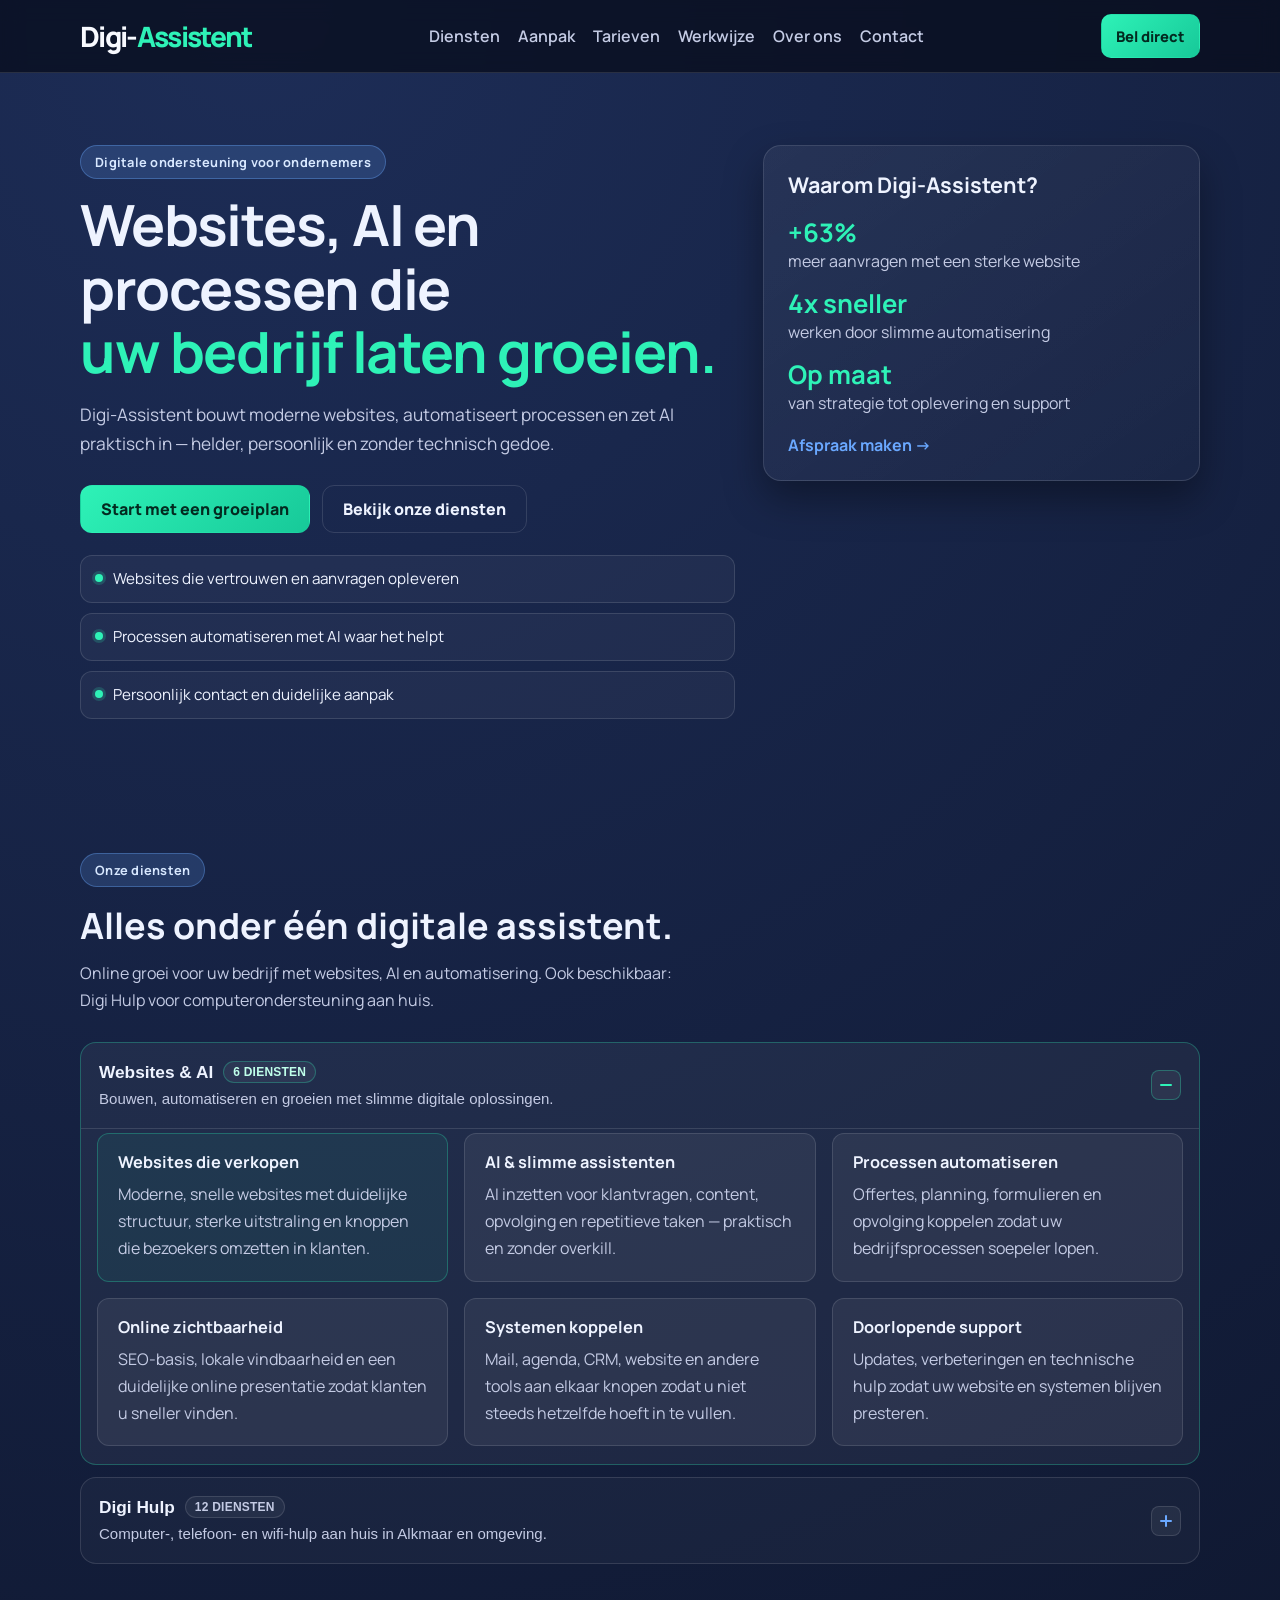
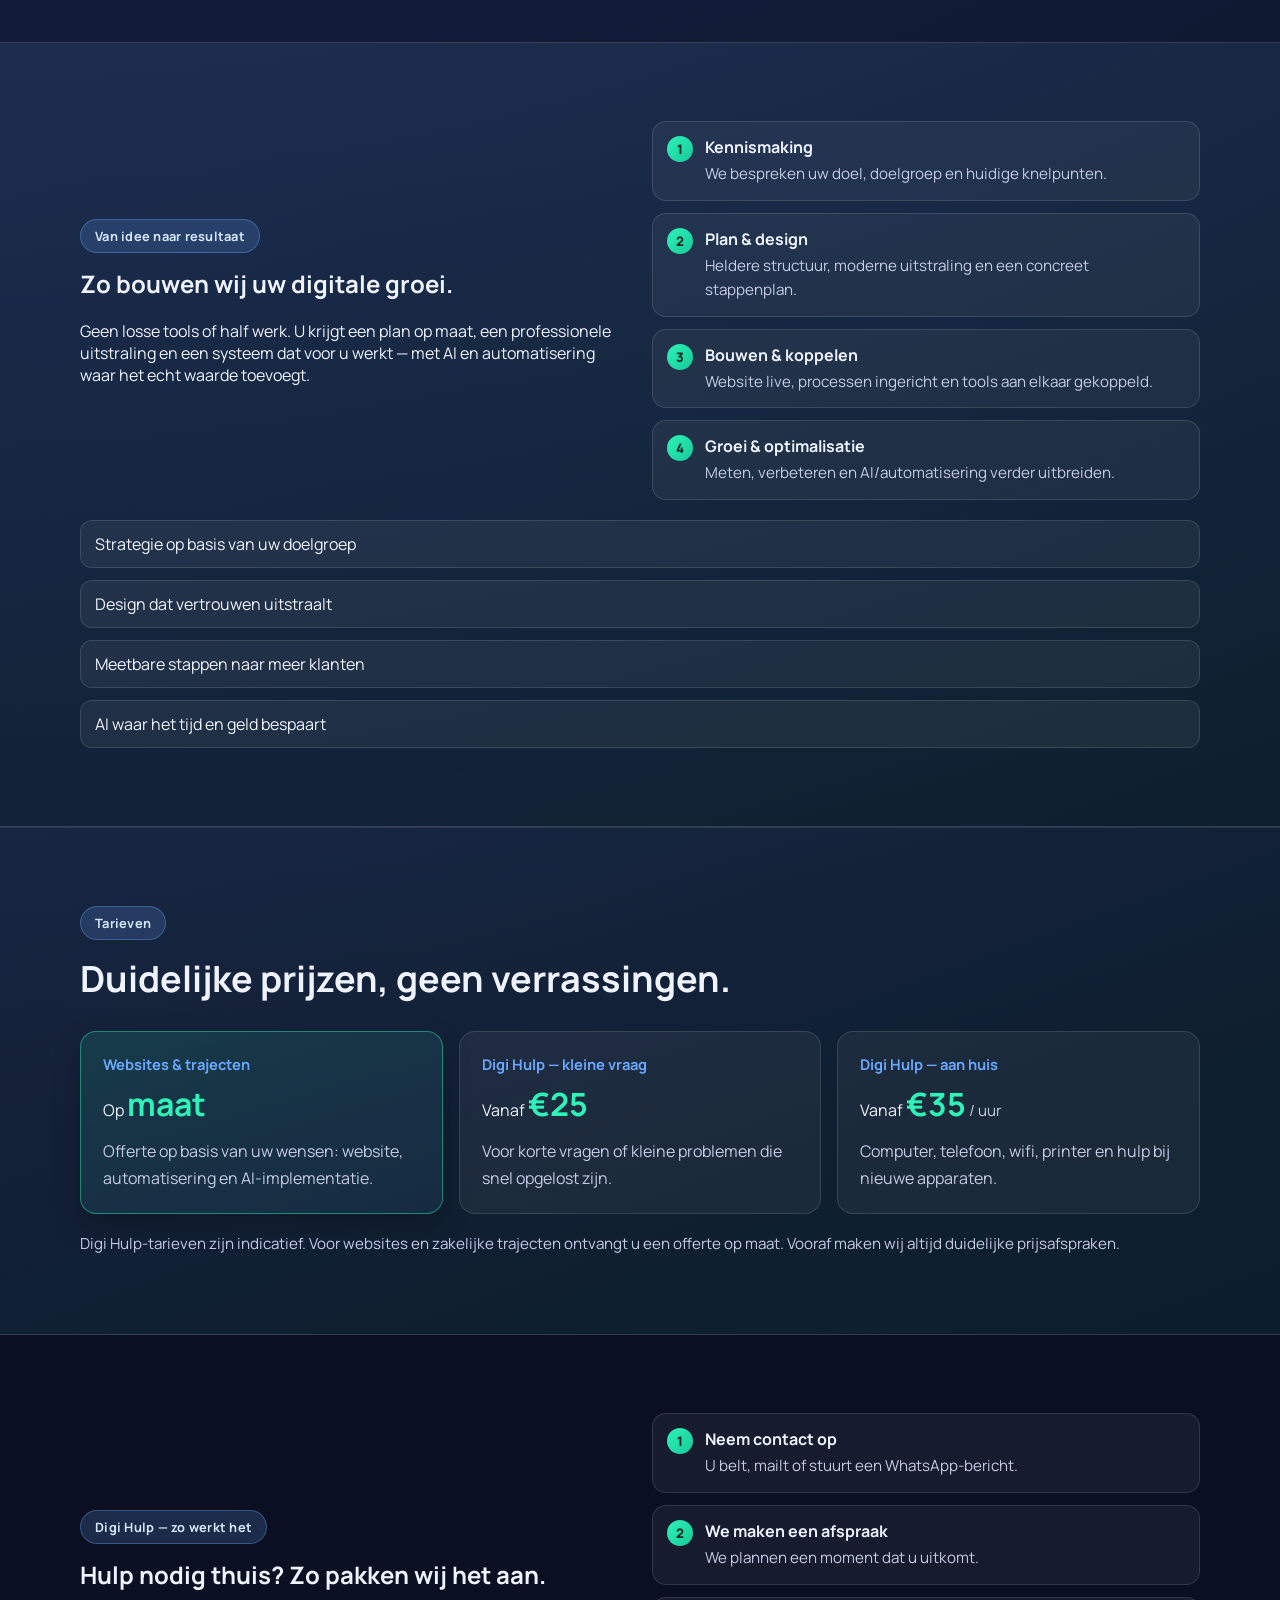
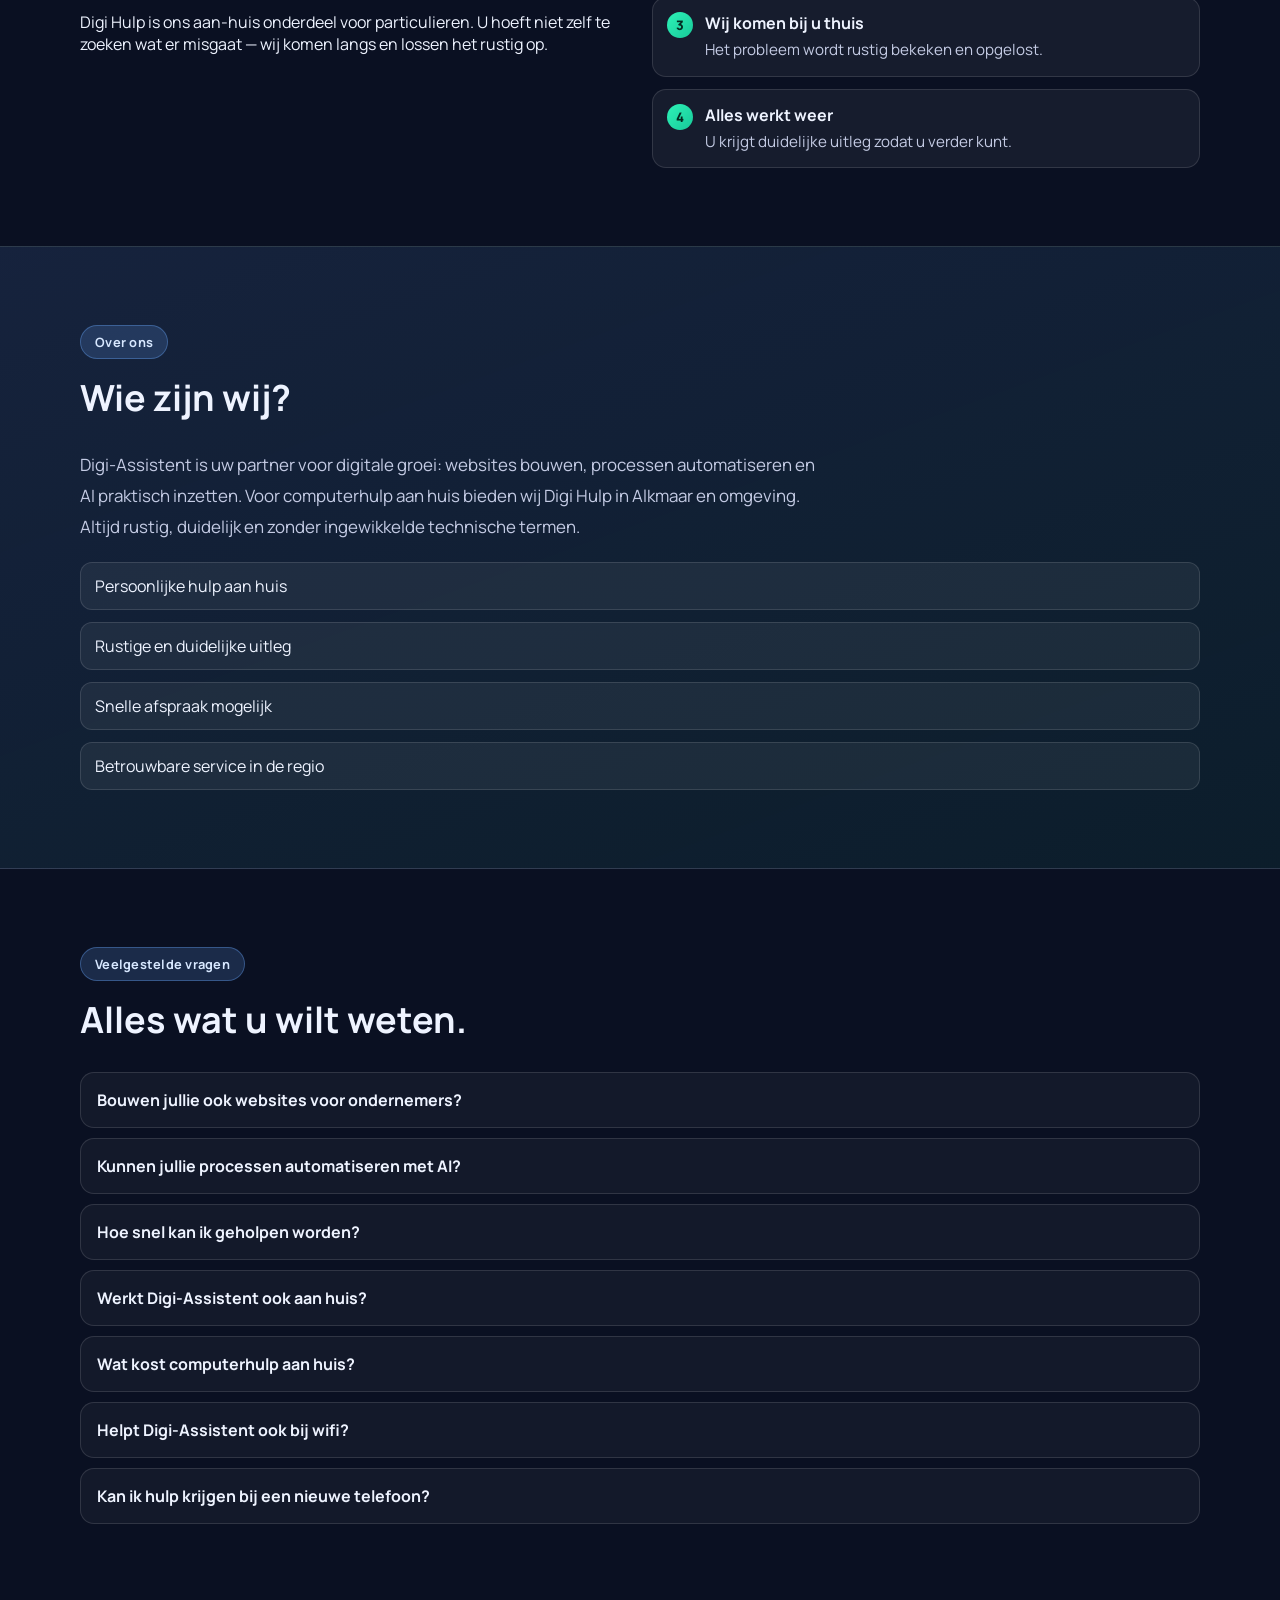
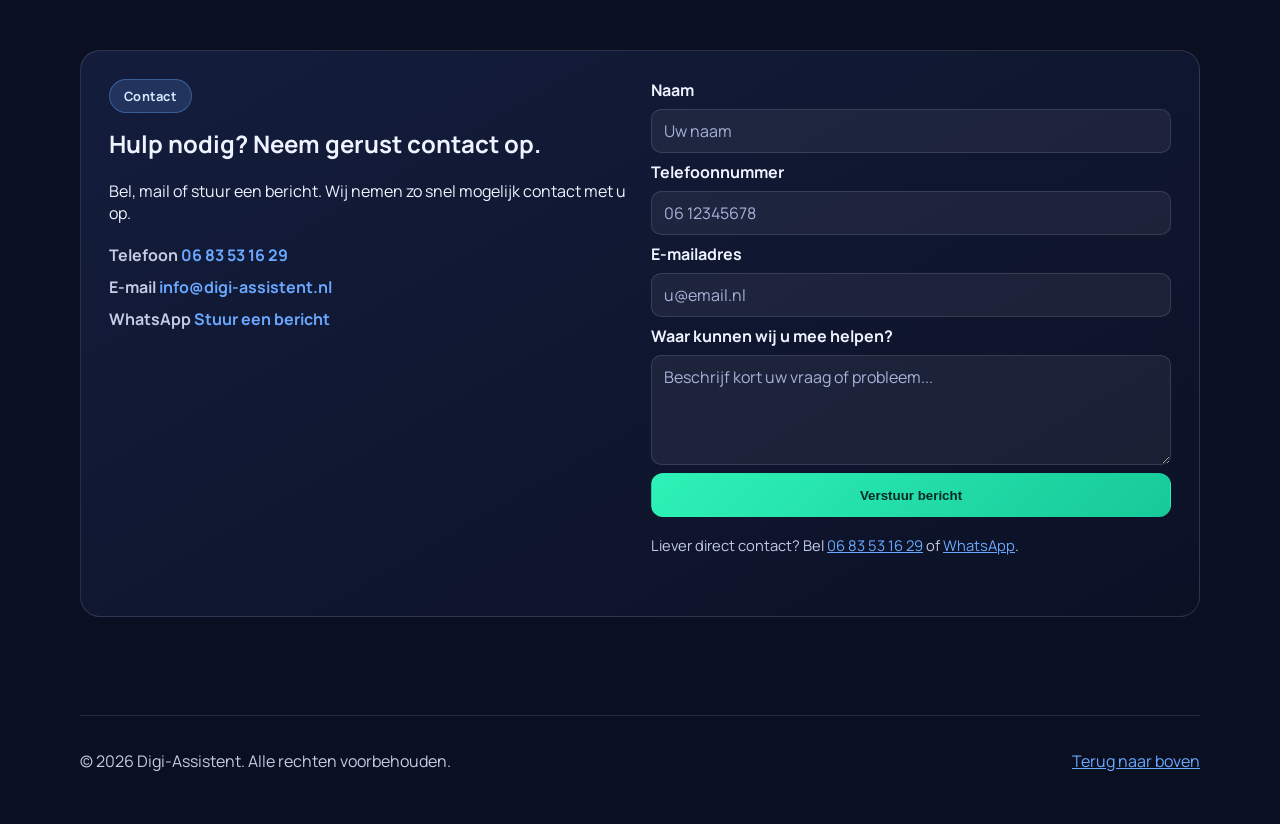
==== index.html @ 59a2837e "Remove icons from diensten section for cleaner layout Co-authored-by: Cursor <cursoragent@cursor.com" ====
<!doctype html>
<html lang="nl">
<head>
  <meta charset="UTF-8">
  <meta name="viewport" content="width=device-width, initial-scale=1.0">
  <title>Digi-Assistent | Websites, AI &amp; digitale groei</title>
  <meta name="description" content="Digi-Assistent helpt ondernemers met websites, automatisering en AI. Ook Digi Hulp: computerhulp aan huis in Alkmaar. Bel 06 83 53 16 29.">
  <link rel="preconnect" href="https://fonts.googleapis.com">
  <link rel="preconnect" href="https://fonts.gstatic.com" crossorigin>
  <link href="https://fonts.googleapis.com/css2?family=Manrope:wght@400;500;700;800&display=swap" rel="stylesheet">
  <link rel="icon" href="favicon.svg" type="image/svg+xml">
  <link rel="apple-touch-icon" href="apple-touch-icon.svg">
  <link rel="stylesheet" href="styles.css">
</head>
<body id="top">
  <div class="ambient ambient-1"></div>
  <div class="ambient ambient-2"></div>

  <header class="site-header">
    <div class="container nav-wrap">
      <a href="#top" class="logo" aria-label="Digi-Assistent home">
        <span class="logo-wordmark">
          <span class="logo-brand">Digi</span><span class="logo-sep">-</span><span class="logo-brand-accent">Assistent</span>
        </span>
      </a>
      <nav class="top-nav" aria-label="Hoofdnavigatie">
        <a href="#diensten">Diensten</a>
        <a href="#groeitraject">Aanpak</a>
        <a href="#tarieven">Tarieven</a>
        <a href="#werkwijze">Werkwijze</a>
        <a href="#over">Over ons</a>
        <a href="#contact">Contact</a>
      </nav>
      <div class="nav-actions">
        <a class="btn btn-small header-cta" href="tel:+31683531629">Bel direct</a>
        <button class="menu-toggle" type="button" aria-expanded="false" aria-controls="mobileMenu" aria-label="Menu openen">
          <span></span>
          <span></span>
          <span></span>
        </button>
      </div>
    </div>
    <nav id="mobileMenu" class="mobile-menu" aria-label="Mobiel menu" hidden>
      <a href="#diensten">Diensten</a>
      <a href="#groeitraject">Aanpak</a>
      <a href="#tarieven">Tarieven</a>
      <a href="#werkwijze">Werkwijze</a>
      <a href="#over">Over ons</a>
      <a href="#contact">Contact</a>
      <a class="btn" href="tel:+31683531629">Bel 06 83 53 16 29</a>
    </nav>
  </header>

  <main>
    <section class="hero">
      <div class="container hero-grid">
        <div>
          <p class="eyebrow">Digitale ondersteuning voor ondernemers</p>
          <h1>Websites, AI en processen die <span class="headline-accent">uw bedrijf laten groeien.</span></h1>
          <p class="intro">
            Digi-Assistent bouwt moderne websites, automatiseert processen en zet AI praktisch in —
            helder, persoonlijk en zonder technisch gedoe.
          </p>
          <div class="hero-cta">
            <a class="btn" href="#contact">Start met een groeiplan</a>
            <a class="btn btn-ghost" href="#diensten">Bekijk onze diensten</a>
          </div>
          <ul class="hero-points">
            <li><span>Websites die vertrouwen en aanvragen opleveren</span></li>
            <li><span>Processen automatiseren met AI waar het helpt</span></li>
            <li><span>Persoonlijk contact en duidelijke aanpak</span></li>
          </ul>
        </div>
        <aside class="hero-card">
          <h2>Waarom Digi-Assistent?</h2>
          <div class="metric">
            <strong>+63%</strong>
            <span>meer aanvragen met een sterke website</span>
          </div>
          <div class="metric">
            <strong>4x sneller</strong>
            <span>werken door slimme automatisering</span>
          </div>
          <div class="metric">
            <strong>Op maat</strong>
            <span>van strategie tot oplevering en support</span>
          </div>
          <a href="#contact" class="inline-link">Afspraak maken →</a>
        </aside>
      </div>
    </section>

    <section id="diensten" class="section">
      <div class="container">
        <div class="section-head">
          <p class="eyebrow">Onze diensten</p>
          <h2>Alles onder één digitale assistent.</h2>
          <p class="section-intro">Online groei voor uw bedrijf met websites, AI en automatisering. Ook beschikbaar: Digi Hulp voor computerondersteuning aan huis.</p>
        </div>

        <div class="service-accordion" data-accordion="single">
          <article class="service-accordion-item service-accordion-item--business">
            <button class="service-accordion-trigger" type="button" aria-expanded="false" aria-controls="panel-digi-groei" id="trigger-digi-groei">
              <span class="service-accordion-text">
                <span class="service-accordion-title-row">
                  <strong>Websites &amp; AI</strong>
                  <span class="service-count">6 diensten</span>
                </span>
                <span class="service-accordion-desc">Bouwen, automatiseren en groeien met slimme digitale oplossingen.</span>
              </span>
              <span class="service-accordion-icon" aria-hidden="true"></span>
            </button>
            <div id="panel-digi-groei" class="service-accordion-panel" role="region" aria-labelledby="trigger-digi-groei" hidden>
              <div class="service-accordion-inner">
                <div class="cards cards-3">
                  <article class="card card-featured">
                    <h3>Websites die verkopen</h3>
                    <p>Moderne, snelle websites met duidelijke structuur, sterke uitstraling en knoppen die bezoekers omzetten in klanten.</p>
                  </article>
                  <article class="card">
                    <h3>AI &amp; slimme assistenten</h3>
                    <p>AI inzetten voor klantvragen, content, opvolging en repetitieve taken — praktisch en zonder overkill.</p>
                  </article>
                  <article class="card">
                    <h3>Processen automatiseren</h3>
                    <p>Offertes, planning, formulieren en opvolging koppelen zodat uw bedrijfsprocessen soepeler lopen.</p>
                  </article>
                  <article class="card">
                    <h3>Online zichtbaarheid</h3>
                    <p>SEO-basis, lokale vindbaarheid en een duidelijke online presentatie zodat klanten u sneller vinden.</p>
                  </article>
                  <article class="card">
                    <h3>Systemen koppelen</h3>
                    <p>Mail, agenda, CRM, website en andere tools aan elkaar knopen zodat u niet steeds hetzelfde hoeft in te vullen.</p>
                  </article>
                  <article class="card">
                    <h3>Doorlopende support</h3>
                    <p>Updates, verbeteringen en technische hulp zodat uw website en systemen blijven presteren.</p>
                  </article>
                </div>
              </div>
            </div>
          </article>

          <article class="service-accordion-item service-accordion-item--hulp" id="digi-hulp">
            <button class="service-accordion-trigger" type="button" aria-expanded="false" aria-controls="panel-digi-hulp" id="trigger-digi-hulp">
              <span class="service-accordion-text">
                <span class="service-accordion-title-row">
                  <strong>Digi Hulp</strong>
                  <span class="service-count">12 diensten</span>
                </span>
                <span class="service-accordion-desc">Computer-, telefoon- en wifi-hulp aan huis in Alkmaar en omgeving.</span>
              </span>
              <span class="service-accordion-icon" aria-hidden="true"></span>
            </button>
            <div id="panel-digi-hulp" class="service-accordion-panel" role="region" aria-labelledby="trigger-digi-hulp" hidden>
              <div class="service-accordion-inner">
                <div class="service-groups">
                  <section class="service-group">
                    <h3 class="service-group-title">Apparaten</h3>
                    <div class="cards cards-compact cards-3">
                      <article class="card card-compact">
                        <h4>Computerhulp</h4>
                        <p>Hulp bij trage laptops, computers, updates en softwareproblemen.</p>
                      </article>
                      <article class="card card-compact">
                        <h4>Telefoonhulp</h4>
                        <p>Smartphones instellen, WhatsApp, e-mail en apps correct laten werken.</p>
                      </article>
                      <article class="card card-compact">
                        <h4>Printer installeren</h4>
                        <p>Printer verbinden met computer, laptop of uw wifi-netwerk.</p>
                      </article>
                      <article class="card card-compact">
                        <h4>Nieuwe apparaten</h4>
                        <p>Nieuwe telefoon, laptop, tablet of computer volledig gebruiksklaar maken.</p>
                      </article>
                      <article class="card card-compact">
                        <h4>Bestanden overzetten</h4>
                        <p>Foto's, documenten, e-mails en gegevens veilig overzetten naar een nieuw apparaat.</p>
                      </article>
                      <article class="card card-compact">
                        <h4>Smart TV installatie</h4>
                        <p>Smart TV's en streamingdiensten installeren en instellen.</p>
                      </article>
                    </div>
                  </section>

                  <section class="service-group">
                    <h3 class="service-group-title">Internet &amp; wifi</h3>
                    <div class="cards cards-compact cards-3">
                      <article class="card card-compact">
                        <h4>Wifi &amp; internet</h4>
                        <p>Wifi-problemen oplossen en traag of onstabiel internet verbeteren.</p>
                      </article>
                      <article class="card card-compact">
                        <h4>Cloud &amp; foto back-up</h4>
                        <p>Automatische back-up van foto's en bestanden naar de cloud instellen.</p>
                      </article>
                    </div>
                  </section>

                  <section class="service-group">
                    <h3 class="service-group-title">Veiligheid</h3>
                    <div class="cards cards-compact cards-3">
                      <article class="card card-compact">
                        <h4>Back-up service</h4>
                        <p>Belangrijke bestanden, foto's en documenten veilig opslaan en beveiligen.</p>
                      </article>
                      <article class="card card-compact">
                        <h4>Virusverwijdering</h4>
                        <p>Virussen, advertenties en ongewenste software van uw apparaat verwijderen.</p>
                      </article>
                      <article class="card card-compact">
                        <h4>Wachtwoordbeheer</h4>
                        <p>Wachtwoorden en accounts veilig beheren en instellen.</p>
                      </article>
                    </div>
                  </section>

                  <section class="service-group">
                    <h3 class="service-group-title">Overheid</h3>
                    <div class="cards cards-compact cards-3">
                      <article class="card card-compact">
                        <h4>DigiD &amp; overheid</h4>
                        <p>Ondersteuning bij DigiD, overheidswebsites en online aanvragen.</p>
                      </article>
                    </div>
                  </section>
                </div>

                <div class="region-wrap region-wrap-inline">
                  <p class="eyebrow">Werkgebied Digi Hulp</p>
                  <ul class="region-list region-list--pills">
                    <li>Alkmaar</li>
                    <li>Heerhugowaard</li>
                    <li>Heiloo</li>
                    <li>Bergen</li>
                    <li>Castricum</li>
                  </ul>
                </div>
              </div>
            </div>
          </article>
        </div>
      </div>
    </section>

    <section id="groeitraject" class="section section-dark">
      <div class="container result-grid">
        <div>
          <p class="eyebrow">Van idee naar resultaat</p>
          <h2>Zo bouwen wij uw digitale groei.</h2>
          <p>
            Geen losse tools of half werk. U krijgt een plan op maat, een professionele uitstraling
            en een systeem dat voor u werkt — met AI en automatisering waar het echt waarde toevoegt.
          </p>
        </div>
        <ol class="steps-list">
          <li><strong>Kennismaking</strong><span>We bespreken uw doel, doelgroep en huidige knelpunten.</span></li>
          <li><strong>Plan &amp; design</strong><span>Heldere structuur, moderne uitstraling en een concreet stappenplan.</span></li>
          <li><strong>Bouwen &amp; koppelen</strong><span>Website live, processen ingericht en tools aan elkaar gekoppeld.</span></li>
          <li><strong>Groei &amp; optimalisatie</strong><span>Meten, verbeteren en AI/automatisering verder uitbreiden.</span></li>
        </ol>
      </div>
      <div class="container">
        <ul class="check-list check-list-inline">
          <li>Strategie op basis van uw doelgroep</li>
          <li>Design dat vertrouwen uitstraalt</li>
          <li>Meetbare stappen naar meer klanten</li>
          <li>AI waar het tijd en geld bespaart</li>
        </ul>
      </div>
    </section>

    <section id="tarieven" class="section section-dark">
      <div class="container">
        <div class="section-head">
          <p class="eyebrow">Tarieven</p>
          <h2>Duidelijke prijzen, geen verrassingen.</h2>
        </div>
        <div class="pricing-grid">
          <article class="pricing-card pricing-card-featured">
            <p class="pricing-label">Websites &amp; trajecten</p>
            <p class="pricing-price">Op <strong>maat</strong></p>
            <p>Offerte op basis van uw wensen: website, automatisering en AI-implementatie.</p>
          </article>
          <article class="pricing-card">
            <p class="pricing-label">Digi Hulp — kleine vraag</p>
            <p class="pricing-price">Vanaf <strong>€25</strong></p>
            <p>Voor korte vragen of kleine problemen die snel opgelost zijn.</p>
          </article>
          <article class="pricing-card">
            <p class="pricing-label">Digi Hulp — aan huis</p>
            <p class="pricing-price">Vanaf <strong>€35</strong> <span>/ uur</span></p>
            <p>Computer, telefoon, wifi, printer en hulp bij nieuwe apparaten.</p>
          </article>
        </div>
        <p class="pricing-note">Digi Hulp-tarieven zijn indicatief. Voor websites en zakelijke trajecten ontvangt u een offerte op maat. Vooraf maken wij altijd duidelijke prijsafspraken.</p>
      </div>
    </section>

    <section id="werkwijze" class="section">
      <div class="container result-grid">
        <div>
          <p class="eyebrow">Digi Hulp — zo werkt het</p>
          <h2>Hulp nodig thuis? Zo pakken wij het aan.</h2>
          <p>
            Digi Hulp is ons aan-huis onderdeel voor particulieren. U hoeft niet zelf te zoeken
            wat er misgaat — wij komen langs en lossen het rustig op.
          </p>
        </div>
        <ol class="steps-list">
          <li><strong>Neem contact op</strong><span>U belt, mailt of stuurt een WhatsApp-bericht.</span></li>
          <li><strong>We maken een afspraak</strong><span>We plannen een moment dat u uitkomt.</span></li>
          <li><strong>Wij komen bij u thuis</strong><span>Het probleem wordt rustig bekeken en opgelost.</span></li>
          <li><strong>Alles werkt weer</strong><span>U krijgt duidelijke uitleg zodat u verder kunt.</span></li>
        </ol>
      </div>
    </section>

    <section id="over" class="section section-dark">
      <div class="container">
        <div class="section-head">
          <p class="eyebrow">Over ons</p>
          <h2>Wie zijn wij?</h2>
        </div>
        <p class="about-text">
          Digi-Assistent is uw partner voor digitale groei: websites bouwen, processen automatiseren
          en AI praktisch inzetten. Voor computerhulp aan huis bieden wij Digi Hulp in Alkmaar
          en omgeving. Altijd rustig, duidelijk en zonder ingewikkelde technische termen.
        </p>
        <ul class="check-list check-list-inline">
          <li>Persoonlijke hulp aan huis</li>
          <li>Rustige en duidelijke uitleg</li>
          <li>Snelle afspraak mogelijk</li>
          <li>Betrouwbare service in de regio</li>
        </ul>
      </div>
    </section>

    <section id="faq" class="section">
      <div class="container">
        <div class="section-head">
          <p class="eyebrow">Veelgestelde vragen</p>
          <h2>Alles wat u wilt weten.</h2>
        </div>
        <div class="faq-list">
          <details class="faq-item">
            <summary>Bouwen jullie ook websites voor ondernemers?</summary>
            <p>Ja, wij bouwen moderne websites op maat, gericht op vertrouwen, vindbaarheid en meer aanvragen.</p>
          </details>
          <details class="faq-item">
            <summary>Kunnen jullie processen automatiseren met AI?</summary>
            <p>Ja, wij helpen met automatisering en praktische AI-toepassingen voor opvolging, content en repetitief werk.</p>
          </details>
          <details class="faq-item">
            <summary>Hoe snel kan ik geholpen worden?</summary>
            <p>Meestal binnen 1 tot 2 dagen, afhankelijk van de drukte en uw locatie.</p>
          </details>
          <details class="faq-item">
            <summary>Werkt Digi-Assistent ook aan huis?</summary>
            <p>Ja, wij komen bij u thuis in Alkmaar en omgeving.</p>
          </details>
          <details class="faq-item">
            <summary>Wat kost computerhulp aan huis?</summary>
            <p>Onze tarieven beginnen vanaf €35 per uur. Voor kleine vragen vanaf €25.</p>
          </details>
          <details class="faq-item">
            <summary>Helpt Digi-Assistent ook bij wifi?</summary>
            <p>Ja, wij helpen bij wifi- en internetproblemen thuis.</p>
          </details>
          <details class="faq-item">
            <summary>Kan ik hulp krijgen bij een nieuwe telefoon?</summary>
            <p>Ja, wij stellen nieuwe telefoons, tablets en laptops volledig voor u in.</p>
          </details>
        </div>
      </div>
    </section>

    <section id="contact" class="section cta-section">
      <div class="container cta-box">
        <div>
          <p class="eyebrow">Contact</p>
          <h2>Hulp nodig? Neem gerust contact op.</h2>
          <p>Bel, mail of stuur een bericht. Wij nemen zo snel mogelijk contact met u op.</p>
          <ul class="contact-details">
            <li><strong>Telefoon</strong> <a href="tel:+31683531629">06 83 53 16 29</a></li>
            <li><strong>E-mail</strong> <a href="mailto:info@digi-assistent.nl">info@digi-assistent.nl</a></li>
            <li><strong>WhatsApp</strong> <a href="https://wa.me/31683531629" target="_blank" rel="noopener">Stuur een bericht</a></li>
          </ul>
        </div>
        <form class="lead-form" id="leadForm">
          <label for="name">Naam</label>
          <input id="name" name="name" type="text" placeholder="Uw naam" required>

          <label for="phone">Telefoonnummer</label>
          <input id="phone" name="phone" type="tel" placeholder="06 12345678">

          <label for="email">E-mailadres</label>
          <input id="email" name="email" type="email" placeholder="u@email.nl" required>

          <label for="message">Waar kunnen wij u mee helpen?</label>
          <textarea id="message" name="message" rows="4" placeholder="Beschrijf kort uw vraag of probleem..." required></textarea>

          <button class="btn" type="submit">Verstuur bericht</button>
          <p class="form-note">Liever direct contact? Bel <a href="tel:+31683531629">06 83 53 16 29</a> of <a href="https://wa.me/31683531629" target="_blank" rel="noopener">WhatsApp</a>.</p>
          <p id="formFeedback" class="form-feedback" aria-live="polite"></p>
        </form>
      </div>
    </section>
  </main>

  <footer class="site-footer">
    <div class="container footer-wrap">
      <p>&copy; <span id="year"></span> Digi-Assistent. Alle rechten voorbehouden.</p>
      <a href="#top">Terug naar boven</a>
    </div>
  </footer>

  <script src="script.js"></script>
</body>
</html>
---- styles.css ----
:root {
  --bg: #0a1022;
  --bg-soft: #121a35;
  --surface: rgba(255, 255, 255, 0.06);
  --text: #eef3ff;
  --muted: #c4cbe4;
  --primary: #2ef2b7;
  --primary-strong: #17c999;
  --accent: #6aa8ff;
  --border: rgba(255, 255, 255, 0.12);
  --shadow: 0 18px 38px rgba(0, 0, 0, 0.35);
}

* {
  box-sizing: border-box;
}

html,
body {
  margin: 0;
  padding: 0;
  font-family: "Manrope", system-ui, -apple-system, Segoe UI, Roboto, sans-serif;
  background: radial-gradient(circle at 20% 0%, #1d2d57 0%, var(--bg) 48%);
  color: var(--text);
  scroll-behavior: smooth;
  -webkit-text-size-adjust: 100%;
}

body {
  position: relative;
  overflow-x: hidden;
}

img,
svg,
video {
  max-width: 100%;
  height: auto;
}

.ambient {
  position: fixed;
  z-index: -1;
  border-radius: 50%;
  filter: blur(80px);
  opacity: 0.4;
}

.ambient-1 {
  width: 420px;
  height: 420px;
  background: #2ef2b7;
  top: -100px;
  right: -100px;
}

.ambient-2 {
  width: 340px;
  height: 340px;
  background: #6aa8ff;
  bottom: -100px;
  left: -80px;
}

.container {
  width: min(1120px, 92%);
  margin: 0 auto;
}

.site-header {
  position: sticky;
  top: 0;
  z-index: 10;
  backdrop-filter: blur(10px);
  background: rgba(8, 12, 26, 0.72);
  border-bottom: 1px solid var(--border);
}

.nav-wrap {
  display: flex;
  align-items: center;
  justify-content: space-between;
  gap: 16px;
  padding: 14px 0;
}

.nav-actions {
  display: flex;
  align-items: center;
  gap: 10px;
  flex-shrink: 0;
}

.menu-toggle {
  display: none;
  width: 44px;
  height: 44px;
  padding: 10px;
  border: 1px solid rgba(255, 255, 255, 0.35);
  border-radius: 10px;
  background: rgba(255, 255, 255, 0.14);
  cursor: pointer;
  touch-action: manipulation;
}

.menu-toggle span {
  display: block;
  height: 2px;
  margin: 5px 0;
  border-radius: 2px;
  background: #f8faff;
  transition: transform 0.2s ease, opacity 0.2s ease;
}

.menu-toggle.is-open span:nth-child(1) {
  transform: translateY(7px) rotate(45deg);
}

.menu-toggle.is-open span:nth-child(2) {
  opacity: 0;
}

.menu-toggle.is-open span:nth-child(3) {
  transform: translateY(-7px) rotate(-45deg);
}

.mobile-menu {
  display: none;
  flex-direction: column;
  gap: 4px;
  padding: 0 4% 16px;
  border-bottom: 1px solid var(--border);
  background: rgba(8, 12, 26, 0.96);
}

.mobile-menu.is-open {
  display: flex;
}

.mobile-menu a {
  color: var(--muted);
  text-decoration: none;
  font-weight: 600;
  padding: 12px 10px;
  border-radius: 10px;
}

.mobile-menu a:hover,
.mobile-menu a:focus-visible {
  color: var(--text);
  background: rgba(255, 255, 255, 0.05);
}

.mobile-menu .btn {
  margin-top: 8px;
  width: 100%;
}

.logo {
  display: inline-flex;
  align-items: center;
  text-decoration: none;
  min-width: 0;
}

.logo-wordmark {
  display: inline-flex;
  align-items: baseline;
  font-size: clamp(1.35rem, 4.2vw, 1.75rem);
  font-weight: 800;
  line-height: 1;
  letter-spacing: -0.06em;
  white-space: nowrap;
}

.logo-brand {
  color: #f8faff;
}

.logo-sep {
  margin: 0;
  color: #f8faff;
  font-weight: 800;
  line-height: 1;
}

.logo-brand-accent {
  color: #2ef2b7;
}

.top-nav {
  display: flex;
  gap: 18px;
}

.top-nav a {
  color: var(--muted);
  text-decoration: none;
  font-weight: 600;
  min-height: 44px;
  display: inline-flex;
  align-items: center;
}

.top-nav a:hover {
  color: var(--text);
}

.hero {
  padding: 72px 0 56px;
}

.hero-grid {
  display: grid;
  gap: 28px;
  grid-template-columns: 1.2fr 0.8fr;
  align-items: start;
}

.eyebrow {
  display: inline-block;
  margin: 0 0 14px;
  padding: 7px 14px;
  border: 1px solid rgba(106, 168, 255, 0.35);
  border-radius: 999px;
  font-size: 0.8rem;
  font-weight: 700;
  letter-spacing: 0.02em;
  color: #d8e8ff;
  background: rgba(106, 168, 255, 0.18);
}

h1,
h2,
h3 {
  margin-top: 0;
}

h1 {
  margin-bottom: 16px;
  font-size: clamp(2.05rem, 5vw, 3.55rem);
  line-height: 1.12;
  text-wrap: balance;
  letter-spacing: -0.02em;
}

h1 span,
.headline-accent {
  color: var(--primary);
}

.headline-accent {
  white-space: nowrap;
}

.intro {
  margin: 0;
  max-width: 62ch;
  color: var(--muted);
  font-size: 1.08rem;
  line-height: 1.7;
}

.hero-cta {
  display: flex;
  gap: 12px;
  margin: 26px 0 18px;
}

.btn {
  display: inline-flex;
  align-items: center;
  justify-content: center;
  min-height: 44px;
  padding: 12px 20px;
  border-radius: 12px;
  border: 1px solid transparent;
  background: linear-gradient(135deg, var(--primary), var(--primary-strong));
  color: #032a20;
  font-weight: 800;
  text-decoration: none;
  cursor: pointer;
  transition: transform 0.18s ease, box-shadow 0.18s ease;
}

.btn:hover {
  transform: translateY(-1px);
  box-shadow: 0 10px 24px rgba(46, 242, 183, 0.32);
}

.btn-small {
  padding: 10px 14px;
  border-radius: 10px;
  font-size: 0.92rem;
}

.btn-ghost {
  background: transparent;
  border-color: var(--border);
  color: var(--text);
}

.hero-points {
  list-style: none;
  margin: 22px 0 0;
  padding: 0;
  display: grid;
  gap: 10px;
}

.hero-points li {
  display: flex;
  align-items: flex-start;
  gap: 10px;
  padding: 12px 14px;
  border: 1px solid var(--border);
  border-radius: 12px;
  background: rgba(255, 255, 255, 0.04);
  color: var(--text);
  font-size: 0.95rem;
  line-height: 1.45;
}

.hero-points li::before {
  content: "";
  flex-shrink: 0;
  width: 8px;
  height: 8px;
  margin-top: 6px;
  border-radius: 50%;
  background: var(--primary);
  box-shadow: 0 0 0 3px rgba(46, 242, 183, 0.18);
}

.hero-points li span {
  display: block;
}

.hero-card {
  border: 1px solid var(--border);
  background: linear-gradient(145deg, rgba(255, 255, 255, 0.06), rgba(255, 255, 255, 0.02));
  border-radius: 18px;
  padding: 24px;
  box-shadow: var(--shadow);
}

.hero-card h2 {
  margin-bottom: 16px;
  font-size: 1.35rem;
}

.metric + .metric {
  margin-top: 14px;
}

.metric strong {
  display: block;
  color: var(--primary);
  font-size: 1.6rem;
}

.metric span {
  color: var(--muted);
}

.inline-link {
  margin-top: 20px;
  display: inline-block;
  color: var(--accent);
  font-weight: 700;
  text-decoration: none;
}

.section {
  padding: 78px 0;
}

.section-head {
  max-width: 72ch;
  margin-bottom: 28px;
}

.section-head h2 {
  font-size: clamp(1.6rem, 3vw, 2.25rem);
  margin-bottom: 0;
}

.cards {
  display: grid;
  grid-template-columns: repeat(2, minmax(0, 1fr));
  gap: 16px;
}

.cards-3 {
  grid-template-columns: repeat(3, minmax(0, 1fr));
}

.card {
  border: 1px solid var(--border);
  border-radius: 12px;
  padding: 18px 20px;
  background: var(--surface);
  transition: border-color 0.2s ease, background 0.2s ease;
}

.card:hover {
  border-color: rgba(255, 255, 255, 0.22);
  background: rgba(255, 255, 255, 0.08);
}

.card h3 {
  margin: 0 0 8px;
  font-size: 1.02rem;
  line-height: 1.3;
}

.card h4 {
  margin: 0 0 6px;
  font-size: 0.96rem;
  line-height: 1.3;
}

.card-compact {
  padding: 14px 16px;
}

.card-compact p {
  font-size: 0.9rem;
  line-height: 1.5;
}

.section-intro {
  margin: 10px 0 0;
  color: var(--muted);
  max-width: 62ch;
  line-height: 1.7;
}

.service-accordion {
  display: grid;
  gap: 12px;
}

.service-accordion-item {
  border: 1px solid var(--border);
  border-radius: 16px;
  background: rgba(255, 255, 255, 0.03);
  overflow: hidden;
  transition: border-color 0.22s ease, box-shadow 0.22s ease, background 0.22s ease;
}

.service-accordion-item.is-open {
  background: rgba(255, 255, 255, 0.05);
}

.service-accordion-item--business.is-open {
  border-color: rgba(46, 242, 183, 0.28);
}

.service-accordion-item--hulp.is-open {
  border-color: rgba(106, 168, 255, 0.3);
}

.service-accordion-trigger {
  width: 100%;
  display: flex;
  align-items: center;
  justify-content: space-between;
  gap: 14px;
  padding: 18px;
  border: 0;
  background: transparent;
  color: inherit;
  text-align: left;
  cursor: pointer;
  touch-action: manipulation;
  min-height: 44px;
}

.service-accordion-text {
  display: grid;
  gap: 5px;
  min-width: 0;
  flex: 1;
}

.service-accordion-title-row {
  display: flex;
  flex-wrap: wrap;
  align-items: center;
  gap: 8px 10px;
}

.service-accordion-text strong {
  font-size: 1.08rem;
  line-height: 1.2;
}

.service-count {
  display: inline-flex;
  align-items: center;
  padding: 3px 9px;
  border-radius: 999px;
  border: 1px solid var(--border);
  background: rgba(255, 255, 255, 0.05);
  color: var(--muted);
  font-size: 0.75rem;
  font-weight: 700;
  letter-spacing: 0.02em;
  text-transform: uppercase;
}

.service-accordion-item--business.is-open .service-count {
  border-color: rgba(46, 242, 183, 0.28);
  color: #bfffea;
}

.service-accordion-item--hulp.is-open .service-count {
  border-color: rgba(106, 168, 255, 0.28);
  color: #d4e6ff;
}

.service-accordion-desc {
  color: var(--muted);
  font-size: 0.94rem;
  line-height: 1.45;
}

.service-accordion-icon {
  flex-shrink: 0;
  width: 30px;
  height: 30px;
  border: 1px solid var(--border);
  border-radius: 8px;
  position: relative;
  background: rgba(255, 255, 255, 0.06);
}

.service-accordion-item--business.is-open .service-accordion-icon {
  border-color: rgba(46, 242, 183, 0.3);
}

.service-accordion-item--hulp.is-open .service-accordion-icon {
  border-color: rgba(106, 168, 255, 0.3);
}

.service-accordion-icon::before,
.service-accordion-icon::after {
  content: "";
  position: absolute;
  top: 50%;
  left: 50%;
  width: 12px;
  height: 2px;
  background: var(--primary);
  border-radius: 2px;
  transform: translate(-50%, -50%);
  transition: transform 0.2s ease, opacity 0.2s ease;
}

.service-accordion-item--hulp .service-accordion-icon::before,
.service-accordion-item--hulp .service-accordion-icon::after {
  background: var(--accent);
}

.service-accordion-icon::after {
  transform: translate(-50%, -50%) rotate(90deg);
}

.service-accordion-item.is-open .service-accordion-icon::after {
  opacity: 0;
}

.service-accordion-panel {
  border-top: 1px solid transparent;
}

.service-accordion-item.is-open .service-accordion-panel {
  border-top-color: var(--border);
}

.service-accordion-inner {
  padding: 4px 16px 18px;
}

.service-groups {
  display: grid;
  gap: 22px;
}

.service-group-title {
  margin: 0 0 12px;
  padding-left: 10px;
  border-left: 2px solid var(--accent);
  font-size: 0.78rem;
  font-weight: 800;
  letter-spacing: 0.1em;
  text-transform: uppercase;
  color: var(--muted);
}

.cards-compact {
  gap: 12px;
}

.service-pillars {
  display: grid;
  grid-template-columns: 1fr 1fr;
  gap: 14px;
  margin-bottom: 36px;
}

.service-pillar {
  display: block;
  text-decoration: none;
  color: inherit;
  border: 1px solid var(--border);
  border-radius: 16px;
  padding: 20px;
  background: rgba(255, 255, 255, 0.04);
  transition: border-color 0.18s ease, transform 0.18s ease;
}

.service-pillar:hover {
  border-color: rgba(106, 168, 255, 0.45);
  transform: translateY(-1px);
}

.service-pillar h3 {
  margin: 0 0 8px;
  font-size: 1.2rem;
}

.service-pillar p {
  margin: 0;
  color: var(--muted);
  line-height: 1.55;
  font-size: 0.95rem;
}

.service-block {
  margin-top: 10px;
  padding-top: 34px;
  border-top: 1px solid var(--border);
}

.service-block-alt {
  margin-top: 42px;
}

.service-block-head {
  max-width: 72ch;
  margin-bottom: 22px;
}

.region-wrap-inline {
  margin-top: 28px;
  padding-top: 22px;
  border-top: 1px solid var(--border);
}

.region-wrap-inline .eyebrow {
  margin-bottom: 12px;
}

.region-list--pills li {
  border-color: rgba(106, 168, 255, 0.28);
  background: linear-gradient(160deg, rgba(106, 168, 255, 0.12), rgba(255, 255, 255, 0.04));
  font-size: 0.92rem;
}

.card-featured {
  border-color: rgba(46, 242, 183, 0.28);
  background: rgba(46, 242, 183, 0.06);
}

.card-featured:hover {
  border-color: rgba(46, 242, 183, 0.4);
  background: rgba(46, 242, 183, 0.09);
}

.card p {
  margin: 0;
  color: var(--muted);
  line-height: 1.7;
}

.section-dark {
  background: linear-gradient(160deg, rgba(106, 168, 255, 0.12), rgba(46, 242, 183, 0.06));
  border-top: 1px solid var(--border);
  border-bottom: 1px solid var(--border);
}

.result-grid {
  display: grid;
  gap: 24px;
  grid-template-columns: 1fr 1fr;
  align-items: center;
}

.check-list {
  list-style: none;
  margin: 0;
  padding: 0;
  display: grid;
  gap: 12px;
}

.check-list li {
  border: 1px solid var(--border);
  border-radius: 12px;
  background: rgba(255, 255, 255, 0.06);
  padding: 12px 14px;
}

.check-list-inline {
  margin-top: 20px;
}

.pricing-grid {
  display: grid;
  grid-template-columns: repeat(3, minmax(0, 1fr));
  gap: 16px;
}

.pricing-card {
  border: 1px solid var(--border);
  border-radius: 16px;
  padding: 22px;
  background: rgba(255, 255, 255, 0.05);
}

.pricing-card-featured {
  border-color: rgba(46, 242, 183, 0.45);
  background: linear-gradient(160deg, rgba(46, 242, 183, 0.12), rgba(106, 168, 255, 0.08));
  box-shadow: 0 12px 28px rgba(0, 0, 0, 0.22);
}

.pricing-label {
  margin: 0 0 8px;
  color: var(--accent);
  font-weight: 700;
  font-size: 0.92rem;
}

.pricing-price {
  margin: 0 0 12px;
  color: var(--text);
  font-size: 1rem;
}

.pricing-price strong {
  font-size: 2rem;
  color: var(--primary);
}

.pricing-price span {
  color: var(--muted);
  font-size: 0.95rem;
}

.pricing-card p:last-child {
  margin: 0;
  color: var(--muted);
  line-height: 1.65;
}

.pricing-note {
  margin: 18px 0 0;
  color: var(--muted);
  font-size: 0.95rem;
  line-height: 1.6;
}

.steps-list {
  list-style: none;
  margin: 0;
  padding: 0;
  display: grid;
  gap: 12px;
  counter-reset: step;
}

.steps-list li {
  counter-increment: step;
  border: 1px solid var(--border);
  border-radius: 14px;
  background: rgba(255, 255, 255, 0.05);
  padding: 14px 16px 14px 52px;
  position: relative;
}

.steps-list li::before {
  content: counter(step);
  position: absolute;
  left: 14px;
  top: 14px;
  width: 26px;
  height: 26px;
  border-radius: 50%;
  display: grid;
  place-items: center;
  font-size: 0.82rem;
  font-weight: 800;
  color: #032a20;
  background: linear-gradient(135deg, var(--primary), var(--primary-strong));
}

.steps-list strong {
  display: block;
  margin-bottom: 4px;
}

.steps-list span {
  color: var(--muted);
  font-size: 0.95rem;
  line-height: 1.5;
}

.region-wrap {
  margin-top: 42px;
}

.region-wrap h2 {
  margin: 0 0 14px;
  font-size: clamp(1.2rem, 3vw, 1.5rem);
}

.region-list {
  list-style: none;
  margin: 0;
  padding: 0;
  display: flex;
  flex-wrap: wrap;
  gap: 10px;
}

.region-list li {
  padding: 10px 14px;
  border: 1px solid var(--border);
  border-radius: 999px;
  background: rgba(255, 255, 255, 0.05);
  color: var(--text);
  font-weight: 600;
}

.faq-list {
  display: grid;
  gap: 10px;
}

.faq-item {
  border: 1px solid var(--border);
  border-radius: 14px;
  background: rgba(255, 255, 255, 0.04);
  padding: 4px 16px;
}

.faq-item summary {
  cursor: pointer;
  font-weight: 700;
  padding: 12px 0;
  list-style: none;
}

.faq-item summary::-webkit-details-marker {
  display: none;
}

.faq-item p {
  margin: 0 0 14px;
  color: var(--muted);
  line-height: 1.65;
}

.contact-details {
  list-style: none;
  margin: 20px 0 0;
  padding: 0;
  display: grid;
  gap: 10px;
}

.contact-details li {
  color: var(--muted);
}

.contact-details a {
  color: var(--accent);
  text-decoration: none;
  font-weight: 700;
}

.contact-details a:hover {
  color: var(--primary);
}

.support-tabs {
  display: flex;
  flex-wrap: wrap;
  gap: 10px;
  margin-bottom: 16px;
  scroll-padding-inline: 8px;
}

.support-tab {
  border: 1px solid var(--border);
  border-radius: 999px;
  background: rgba(255, 255, 255, 0.04);
  color: var(--muted);
  font: inherit;
  font-weight: 700;
  min-height: 44px;
  padding: 10px 14px;
  cursor: pointer;
  transition: all 0.18s ease;
  touch-action: manipulation;
}

.support-tab:hover {
  color: var(--text);
  border-color: rgba(106, 168, 255, 0.5);
}

.support-tab.is-active {
  color: #05132c;
  background: linear-gradient(135deg, var(--accent), #95c5ff);
  border-color: transparent;
}

.support-panels {
  border: 1px solid var(--border);
  border-radius: 14px;
  background: rgba(255, 255, 255, 0.05);
  padding: 20px;
}

.support-panel h3 {
  margin-bottom: 10px;
}

.support-panel p {
  margin: 0 0 12px;
  color: var(--muted);
  line-height: 1.7;
}

.support-panel ul {
  margin: 0;
  padding-left: 18px;
  color: var(--text);
  display: grid;
  gap: 6px;
}

.about-text {
  margin: 0;
  color: var(--muted);
  max-width: 75ch;
  font-size: 1.06rem;
  line-height: 1.8;
}

.cta-section {
  padding-top: 48px;
}

.cta-box {
  border: 1px solid var(--border);
  background: linear-gradient(150deg, rgba(20, 30, 61, 0.96), rgba(12, 18, 38, 0.95));
  border-radius: 20px;
  padding: 28px;
  display: grid;
  gap: 22px;
  grid-template-columns: 1fr 1fr;
}

.lead-form {
  display: grid;
  gap: 8px;
}

.lead-form label {
  font-weight: 700;
  color: var(--text);
}

.lead-form input,
.lead-form textarea {
  border: 1px solid var(--border);
  border-radius: 10px;
  padding: 10px 12px;
  background: rgba(255, 255, 255, 0.06);
  color: var(--text);
  font: inherit;
  min-height: 44px;
}

.lead-form input::placeholder,
.lead-form textarea::placeholder {
  color: #a7b2d8;
  opacity: 1;
}

.lead-form textarea {
  resize: vertical;
}

.form-note {
  margin: 10px 0 0;
  font-size: 0.92rem;
  color: var(--muted);
}

.form-note a {
  color: var(--accent);
}

.form-feedback {
  min-height: 1.3em;
  margin: 4px 0 0;
  color: var(--primary);
  font-weight: 700;
}

.site-footer {
  padding: 20px 0 36px;
}

.footer-wrap {
  display: flex;
  justify-content: space-between;
  align-items: center;
  gap: 12px;
  color: var(--muted);
  border-top: 1px solid var(--border);
  padding-top: 18px;
}

.footer-wrap a {
  color: var(--accent);
}

@media (max-width: 960px) {
  .hero-grid,
  .result-grid,
  .cta-box,
  .pricing-grid,
  .cards-3 {
    grid-template-columns: 1fr;
  }

  .top-nav,
  .header-cta {
    display: none;
  }

  .menu-toggle {
    display: inline-flex;
    flex-direction: column;
    justify-content: center;
  }

  .hero {
    padding-top: 40px;
  }

  .section {
    padding: 62px 0;
  }
}

@media (max-width: 680px) {
  .container {
    width: min(1120px, 90%);
  }

  .site-header {
    position: sticky;
    top: 0;
  }

  .nav-wrap {
    gap: 10px;
    padding: 10px 0;
  }

  .logo-wordmark {
    font-size: 1.28rem;
    letter-spacing: -0.05em;
  }

  .hero {
    padding: 28px 0 40px;
  }

  .hero-grid {
    gap: 20px;
  }

  .hero > .container > div:first-child {
    text-align: left;
  }

  h1 {
    font-size: clamp(1.85rem, 7.4vw, 2.35rem);
    line-height: 1.16;
  }

  h2 {
    line-height: 1.28;
    font-size: clamp(1.45rem, 5.5vw, 1.85rem);
  }

  .intro,
  .about-text,
  .card p,
  .support-panel p {
    font-size: 1rem;
    line-height: 1.65;
    max-width: 36ch;
  }

  .hero-cta {
    flex-direction: column;
    align-items: stretch;
    width: 100%;
    margin: 22px 0 8px;
    gap: 10px;
  }

  .hero-cta .btn {
    width: 100%;
    padding: 14px 18px;
    font-size: 0.98rem;
  }

  .service-pillars {
    grid-template-columns: 1fr;
  }

  .service-accordion-trigger {
    padding: 14px;
    align-items: flex-start;
  }

  .service-accordion-inner {
    padding-inline: 12px;
  }

  .service-group-title {
    font-size: 0.74rem;
  }

  .support-tabs {
    flex-wrap: nowrap;
    overflow-x: auto;
    padding-bottom: 6px;
    margin-inline: -4px;
    -webkit-overflow-scrolling: touch;
    scrollbar-width: none;
    scroll-snap-type: x proximity;
  }

  .support-tabs::-webkit-scrollbar {
    display: none;
  }

  .support-tab {
    flex: 0 0 auto;
    white-space: nowrap;
    scroll-snap-align: start;
    font-size: 0.9rem;
    padding: 10px 16px;
  }

  .support-panels,
  .card,
  .hero-card,
  .cta-box {
    padding: 18px;
    border-radius: 16px;
  }

  .hero-card {
    margin-top: 4px;
  }

  .hero-card h2 {
    font-size: 1.15rem;
    margin-bottom: 14px;
  }

  .metric + .metric {
    margin-top: 12px;
    padding-top: 12px;
    border-top: 1px solid var(--border);
  }

  .metric strong {
    font-size: 1.45rem;
    margin-bottom: 2px;
  }

  .metric span {
    font-size: 0.92rem;
    line-height: 1.45;
  }

  .lead-form {
    gap: 10px;
  }

  .lead-form .btn {
    width: 100%;
  }

  .footer-wrap {
    flex-direction: column;
    align-items: flex-start;
  }

  .ambient-1,
  .ambient-2 {
    opacity: 0.22;
    filter: blur(60px);
  }
}

@media (max-height: 500px) and (orientation: landscape) {
  .site-header {
    position: static;
  }

  .hero {
    padding: 24px 0 30px;
  }

  .section {
    padding: 42px 0;
  }

  h1 {
    font-size: clamp(1.58rem, 4vw, 2rem);
  }

  .hero-card {
    padding: 16px;
  }

  .support-panels {
    padding: 16px;
  }
}

@media (max-width: 430px) {
  .container {
    width: min(1120px, 95%);
  }

  .section {
    padding: 56px 0;
  }

  .section-head {
    margin-bottom: 22px;
  }

  .hero-card h2 {
    font-size: 1.2rem;
  }

  .metric strong {
    font-size: 1.38rem;
  }
}

@media (max-width: 390px) {
  h1 {
    max-width: none;
    font-size: 1.72rem;
  }

  .headline-accent {
    white-space: normal;
  }

  .support-tab {
    padding-inline: 12px;
    font-size: 0.88rem;
  }

  .lead-form input,
  .lead-form textarea {
    font-size: 16px;
  }
}

@media (max-width: 360px) {
  h1 {
    font-size: clamp(1.58rem, 8.6vw, 1.95rem);
  }

  .intro,
  .about-text,
  .card p,
  .support-panel p {
    font-size: 0.97rem;
  }

  .btn {
    padding-inline: 16px;
  }
}

@media (max-width: 320px) {
  .container {
    width: 96%;
  }

  .logo-wordmark {
    font-size: 1.18rem;
  }

  .btn-small {
    font-size: 0.86rem;
  }

  .support-panels,
  .card,
  .hero-card,
  .cta-box {
    padding: 14px;
  }
}
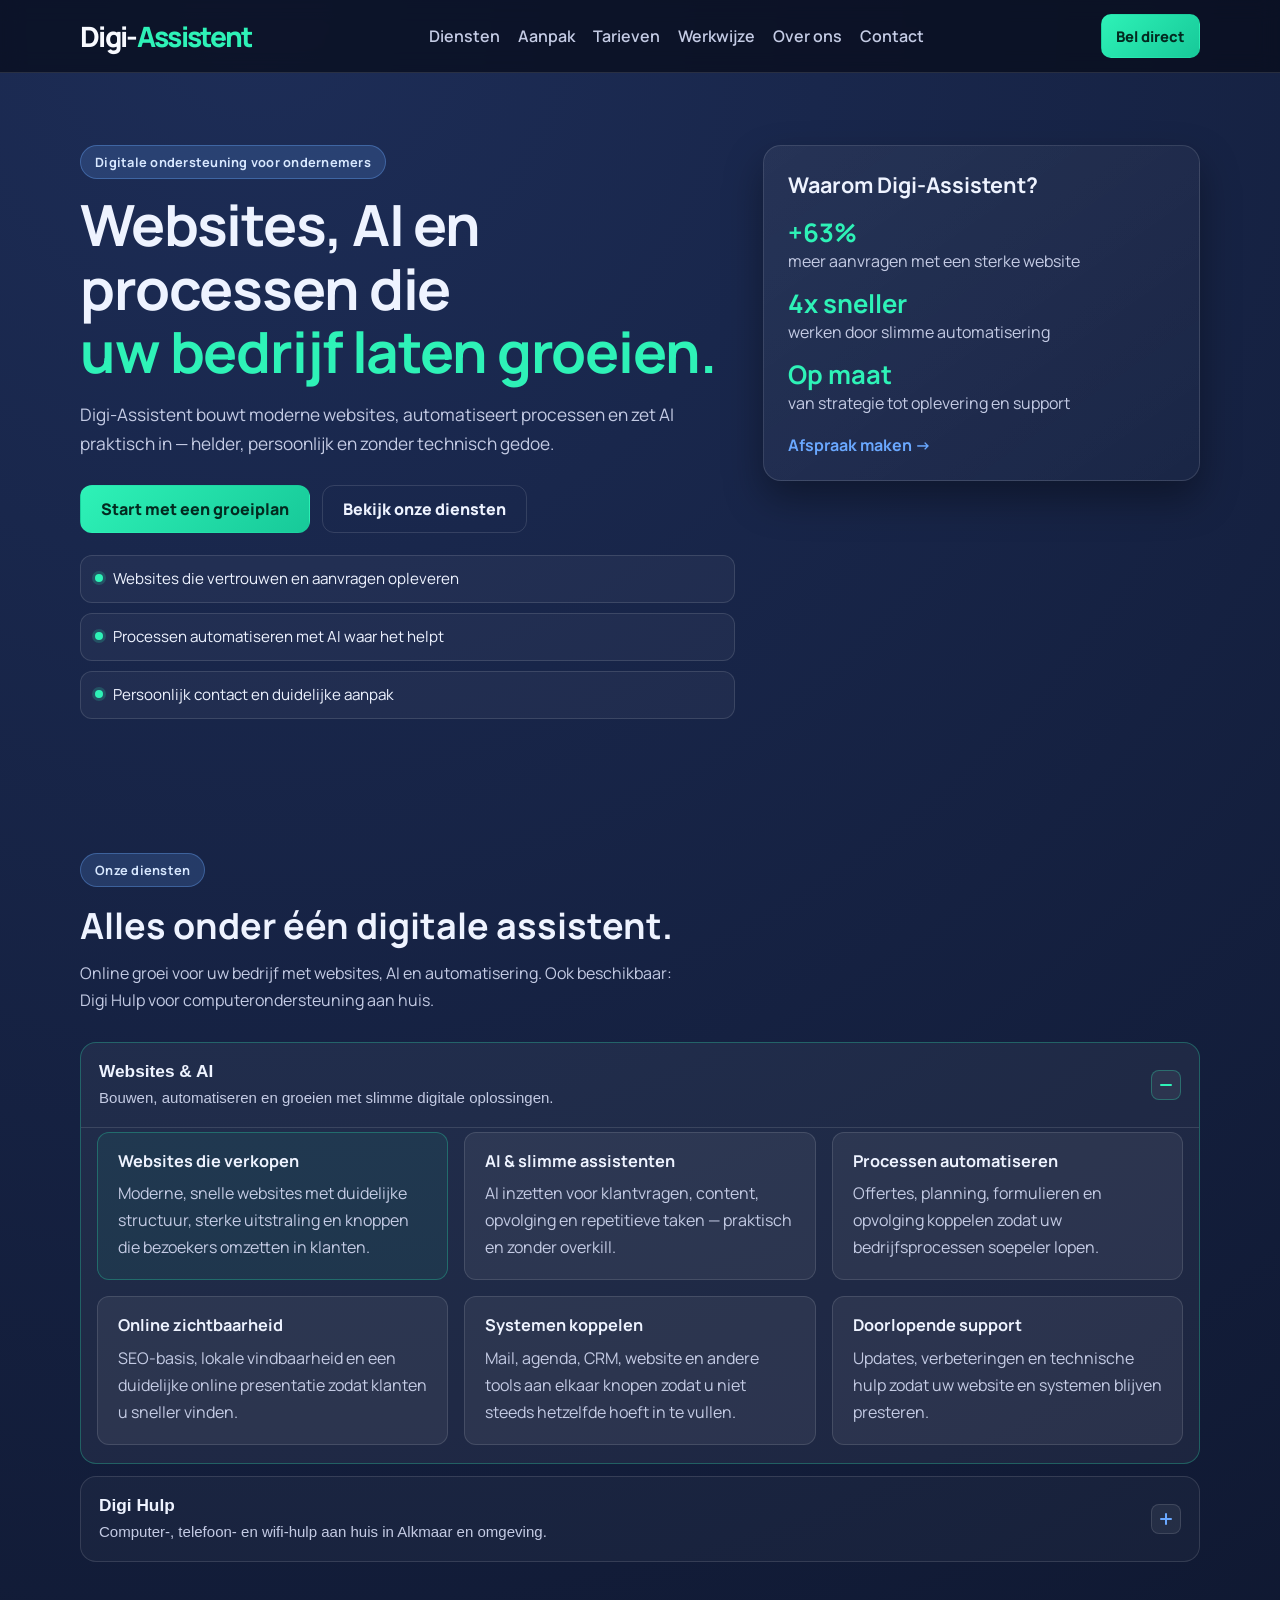
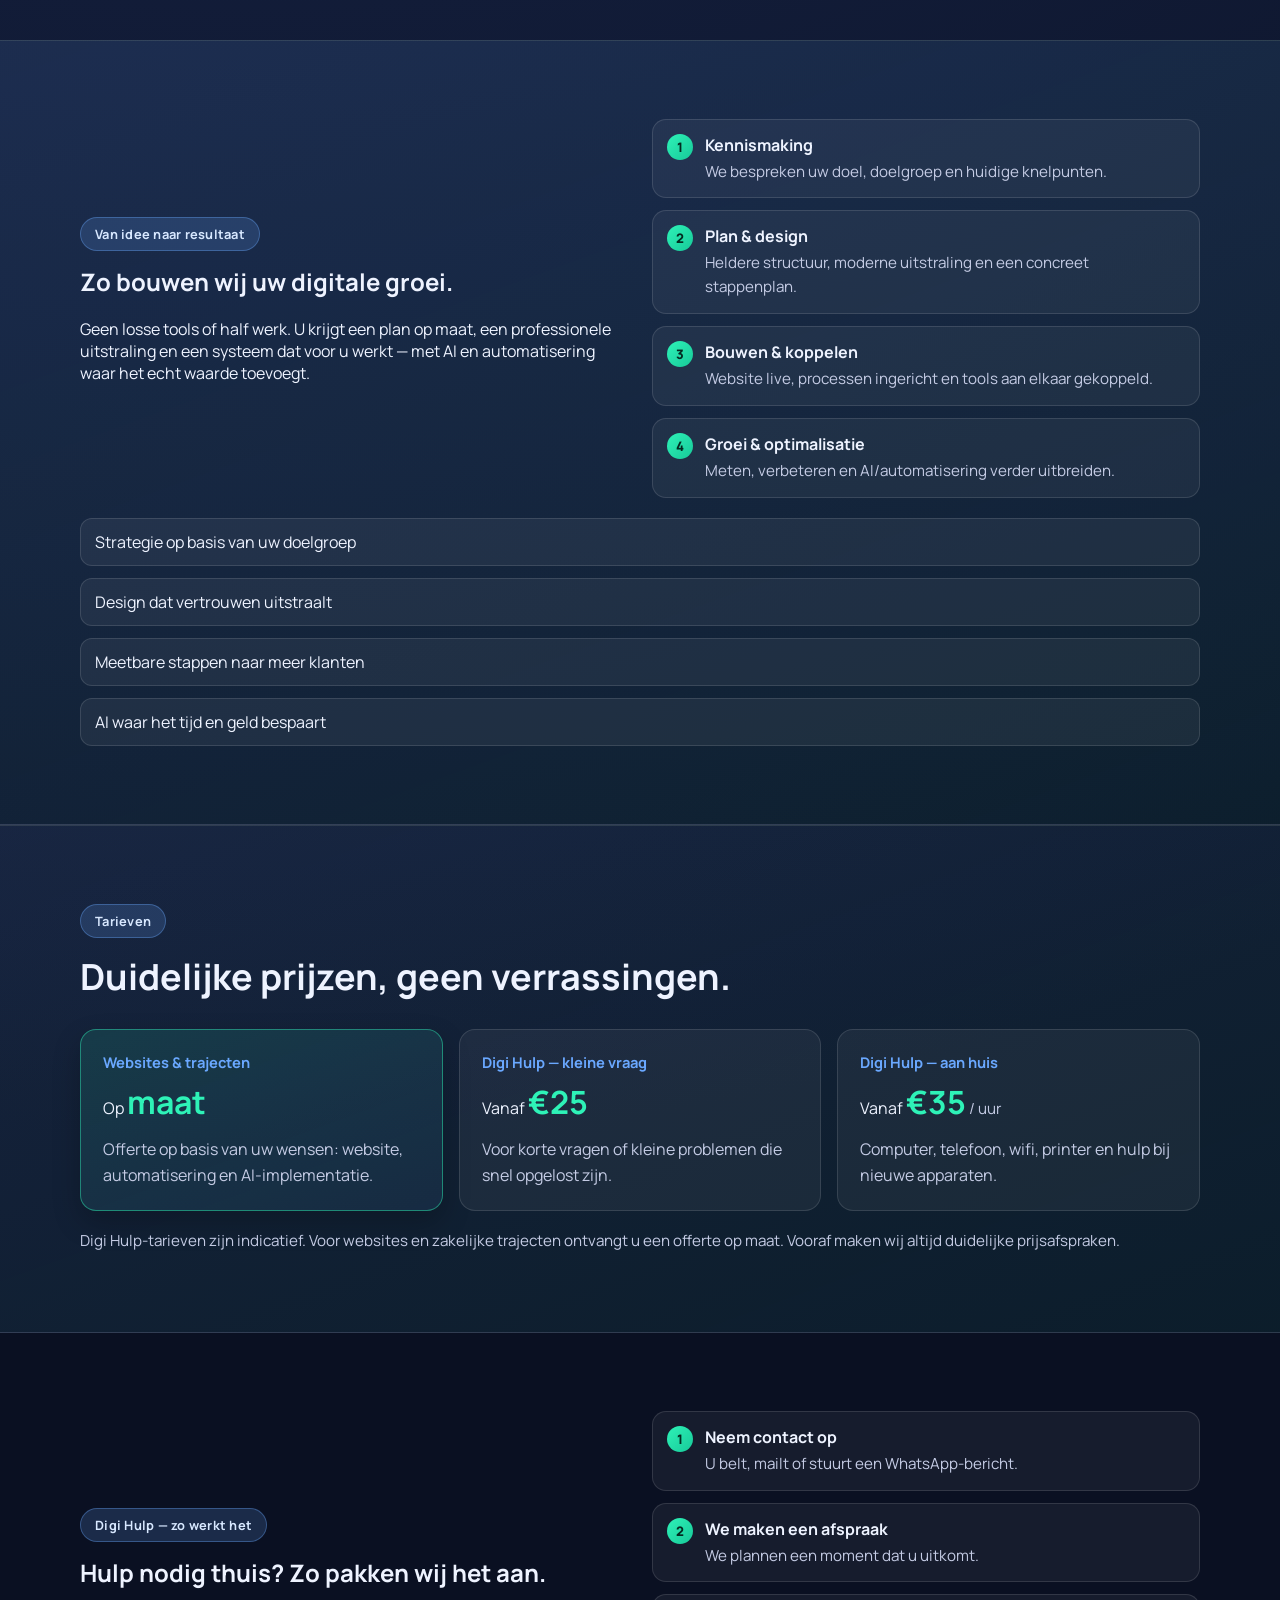
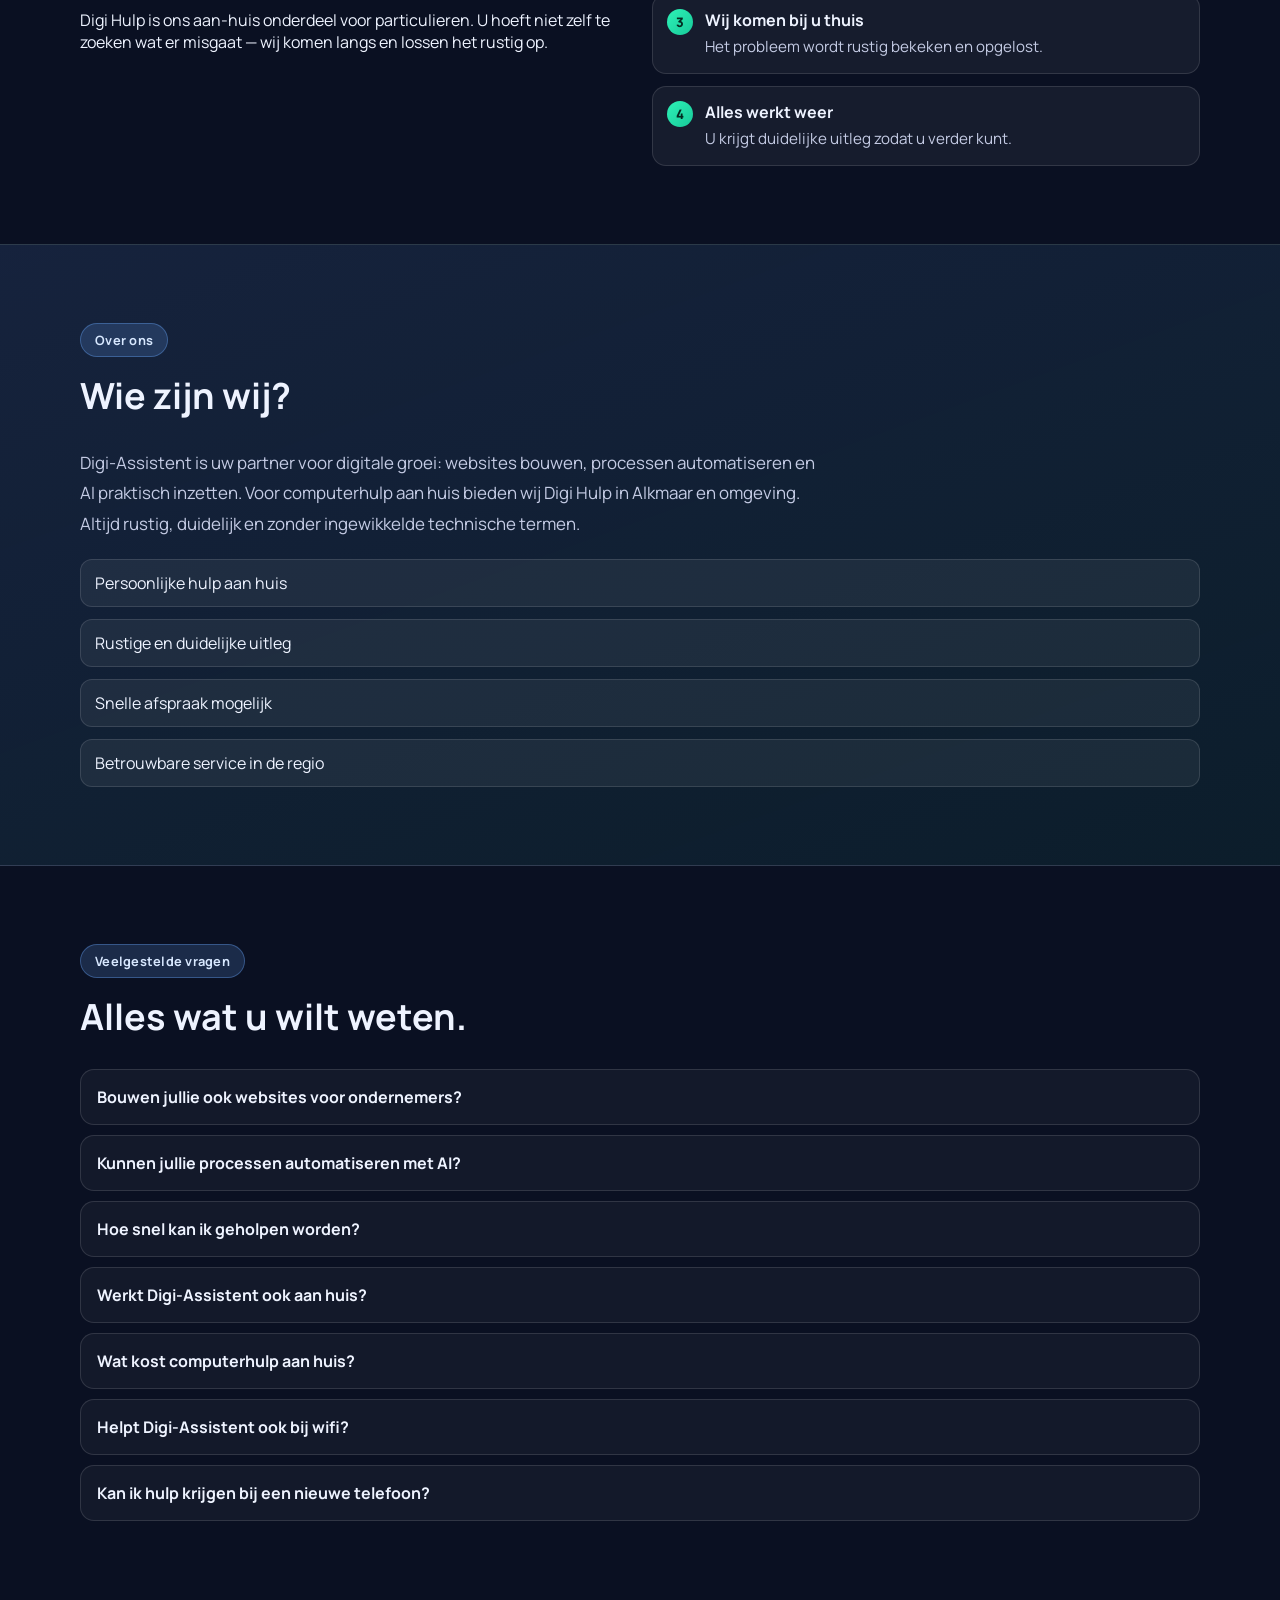
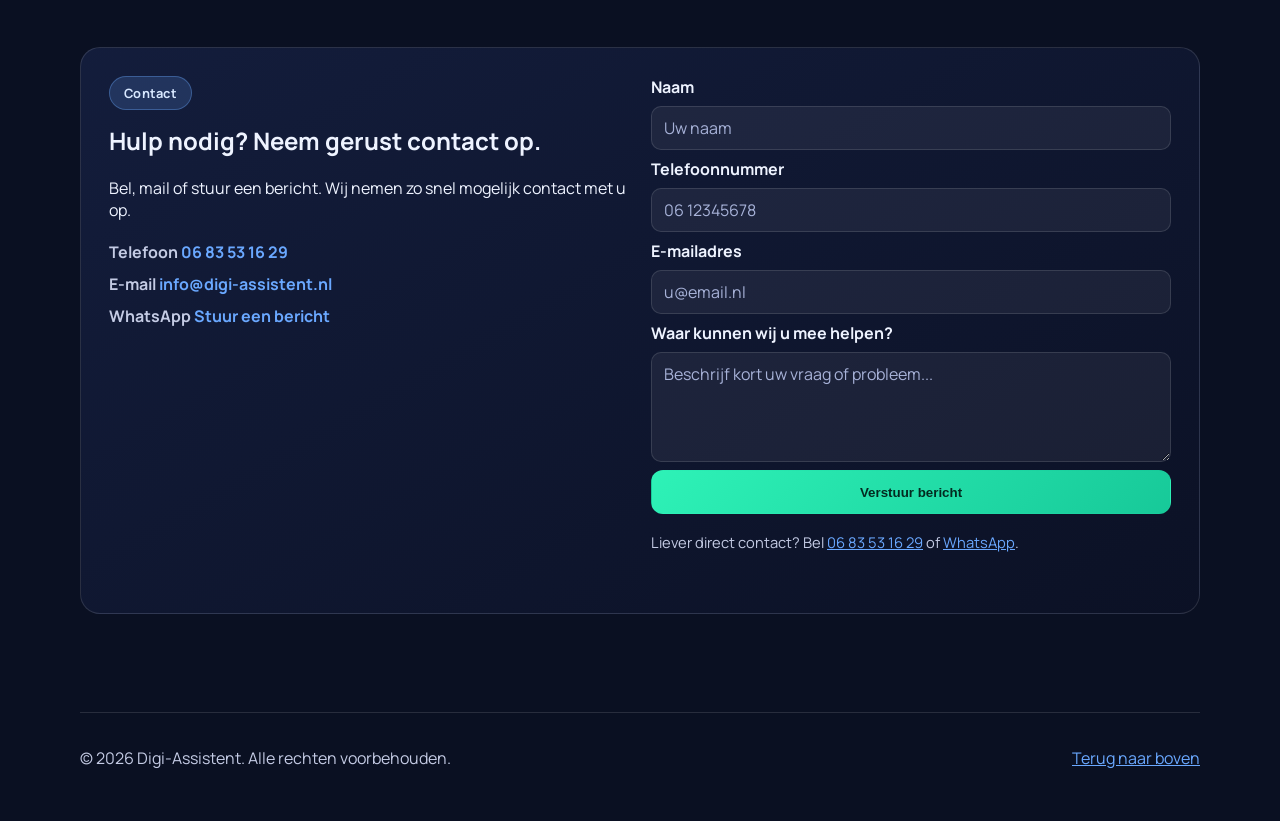
==== commit 54876af5: "Remove diensten count badges from accordion headers Co-authored-by: Cursor <cursoragent@cursor.com>" ====
--- a/index.html
+++ b/index.html
@@ -3,8 +3,129 @@
 <head>
   <meta charset="UTF-8">
   <meta name="viewport" content="width=device-width, initial-scale=1.0">
-  <title>Digi-Assistent | Websites, AI &amp; digitale groei</title>
-  <meta name="description" content="Digi-Assistent helpt ondernemers met websites, automatisering en AI. Ook Digi Hulp: computerhulp aan huis in Alkmaar. Bel 06 83 53 16 29.">
+  <title>Digi-Assistent | Websites, AI &amp; computerhulp Alkmaar</title>
+  <meta name="description" content="Digi-Assistent helpt ondernemers met websites, AI en automatisering. Digi Hulp: computerhulp aan huis in Alkmaar en omgeving. Bel 06 83 53 16 29.">
+  <meta name="robots" content="index, follow">
+  <link rel="canonical" href="https://digi-assistent.nl/">
+  <meta property="og:type" content="website">
+  <meta property="og:locale" content="nl_NL">
+  <meta property="og:url" content="https://digi-assistent.nl/">
+  <meta property="og:site_name" content="Digi-Assistent">
+  <meta property="og:title" content="Digi-Assistent | Websites, AI &amp; computerhulp Alkmaar">
+  <meta property="og:description" content="Websites, AI en automatisering voor ondernemers. Computerhulp aan huis in Alkmaar via Digi Hulp. Bel 06 83 53 16 29.">
+  <meta property="og:image" content="https://digi-assistent.nl/og-image.svg">
+  <meta name="twitter:card" content="summary_large_image">
+  <meta name="twitter:title" content="Digi-Assistent | Websites, AI &amp; computerhulp Alkmaar">
+  <meta name="twitter:description" content="Websites, AI en automatisering voor ondernemers. Computerhulp aan huis in Alkmaar via Digi Hulp.">
+  <meta name="twitter:image" content="https://digi-assistent.nl/og-image.svg">
+  <script type="application/ld+json">
+  {
+    "@context": "https://schema.org",
+    "@graph": [
+      {
+        "@type": "WebSite",
+        "@id": "https://digi-assistent.nl/#website",
+        "url": "https://digi-assistent.nl/",
+        "name": "Digi-Assistent",
+        "description": "Websites, AI, automatisering en computerhulp aan huis in Alkmaar.",
+        "inLanguage": "nl-NL"
+      },
+      {
+        "@type": "LocalBusiness",
+        "@id": "https://digi-assistent.nl/#business",
+        "name": "Digi-Assistent",
+        "url": "https://digi-assistent.nl/",
+        "image": "https://digi-assistent.nl/og-image.svg",
+        "telephone": "+31683531629",
+        "email": "info@digi-assistent.nl",
+        "priceRange": "€€",
+        "description": "Digitale groei voor ondernemers met websites, AI en automatisering. Digi Hulp biedt computerhulp aan huis in Alkmaar en omgeving.",
+        "address": {
+          "@type": "PostalAddress",
+          "addressLocality": "Alkmaar",
+          "addressRegion": "Noord-Holland",
+          "addressCountry": "NL"
+        },
+        "areaServed": [
+          { "@type": "City", "name": "Alkmaar" },
+          { "@type": "City", "name": "Heerhugowaard" },
+          { "@type": "City", "name": "Heiloo" },
+          { "@type": "City", "name": "Bergen" },
+          { "@type": "City", "name": "Castricum" }
+        ],
+        "knowsAbout": [
+          "Websites",
+          "Kunstmatige intelligentie",
+          "Computerhulp aan huis",
+          "Wifi-installatie",
+          "Digitale automatisering"
+        ]
+      },
+      {
+        "@type": "FAQPage",
+        "@id": "https://digi-assistent.nl/#faq",
+        "mainEntity": [
+          {
+            "@type": "Question",
+            "name": "Bouwen jullie ook websites voor ondernemers?",
+            "acceptedAnswer": {
+              "@type": "Answer",
+              "text": "Ja, wij bouwen moderne websites op maat, gericht op vertrouwen, vindbaarheid en meer aanvragen."
+            }
+          },
+          {
+            "@type": "Question",
+            "name": "Kunnen jullie processen automatiseren met AI?",
+            "acceptedAnswer": {
+              "@type": "Answer",
+              "text": "Ja, wij helpen met automatisering en praktische AI-toepassingen voor opvolging, content en repetitief werk."
+            }
+          },
+          {
+            "@type": "Question",
+            "name": "Hoe snel kan ik geholpen worden?",
+            "acceptedAnswer": {
+              "@type": "Answer",
+              "text": "Meestal binnen 1 tot 2 dagen, afhankelijk van de drukte en uw locatie."
+            }
+          },
+          {
+            "@type": "Question",
+            "name": "Werkt Digi-Assistent ook aan huis?",
+            "acceptedAnswer": {
+              "@type": "Answer",
+              "text": "Ja, wij komen bij u thuis in Alkmaar en omgeving."
+            }
+          },
+          {
+            "@type": "Question",
+            "name": "Wat kost computerhulp aan huis?",
+            "acceptedAnswer": {
+              "@type": "Answer",
+              "text": "Onze tarieven beginnen vanaf €35 per uur. Voor kleine vragen vanaf €25."
+            }
+          },
+          {
+            "@type": "Question",
+            "name": "Helpt Digi-Assistent ook bij wifi?",
+            "acceptedAnswer": {
+              "@type": "Answer",
+              "text": "Ja, wij helpen bij wifi- en internetproblemen thuis."
+            }
+          },
+          {
+            "@type": "Question",
+            "name": "Kan ik hulp krijgen bij een nieuwe telefoon?",
+            "acceptedAnswer": {
+              "@type": "Answer",
+              "text": "Ja, wij stellen nieuwe telefoons, tablets en laptops volledig voor u in."
+            }
+          }
+        ]
+      }
+    ]
+  }
+  </script>
   <link rel="preconnect" href="https://fonts.googleapis.com">
   <link rel="preconnect" href="https://fonts.gstatic.com" crossorigin>
   <link href="https://fonts.googleapis.com/css2?family=Manrope:wght@400;500;700;800&display=swap" rel="stylesheet">
@@ -102,10 +223,7 @@
           <article class="service-accordion-item service-accordion-item--business">
             <button class="service-accordion-trigger" type="button" aria-expanded="false" aria-controls="panel-digi-groei" id="trigger-digi-groei">
               <span class="service-accordion-text">
-                <span class="service-accordion-title-row">
-                  <strong>Websites &amp; AI</strong>
-                  <span class="service-count">6 diensten</span>
-                </span>
+                <strong>Websites &amp; AI</strong>
                 <span class="service-accordion-desc">Bouwen, automatiseren en groeien met slimme digitale oplossingen.</span>
               </span>
               <span class="service-accordion-icon" aria-hidden="true"></span>
@@ -145,10 +263,7 @@
           <article class="service-accordion-item service-accordion-item--hulp" id="digi-hulp">
             <button class="service-accordion-trigger" type="button" aria-expanded="false" aria-controls="panel-digi-hulp" id="trigger-digi-hulp">
               <span class="service-accordion-text">
-                <span class="service-accordion-title-row">
-                  <strong>Digi Hulp</strong>
-                  <span class="service-count">12 diensten</span>
-                </span>
+                <strong>Digi Hulp</strong>
                 <span class="service-accordion-desc">Computer-, telefoon- en wifi-hulp aan huis in Alkmaar en omgeving.</span>
               </span>
               <span class="service-accordion-icon" aria-hidden="true"></span>
--- a/styles.css
+++ b/styles.css
@@ -484,40 +484,9 @@
   flex: 1;
 }
 
-.service-accordion-title-row {
-  display: flex;
-  flex-wrap: wrap;
-  align-items: center;
-  gap: 8px 10px;
-}
-
 .service-accordion-text strong {
   font-size: 1.08rem;
   line-height: 1.2;
-}
-
-.service-count {
-  display: inline-flex;
-  align-items: center;
-  padding: 3px 9px;
-  border-radius: 999px;
-  border: 1px solid var(--border);
-  background: rgba(255, 255, 255, 0.05);
-  color: var(--muted);
-  font-size: 0.75rem;
-  font-weight: 700;
-  letter-spacing: 0.02em;
-  text-transform: uppercase;
-}
-
-.service-accordion-item--business.is-open .service-count {
-  border-color: rgba(46, 242, 183, 0.28);
-  color: #bfffea;
-}
-
-.service-accordion-item--hulp.is-open .service-count {
-  border-color: rgba(106, 168, 255, 0.28);
-  color: #d4e6ff;
 }
 
 .service-accordion-desc {
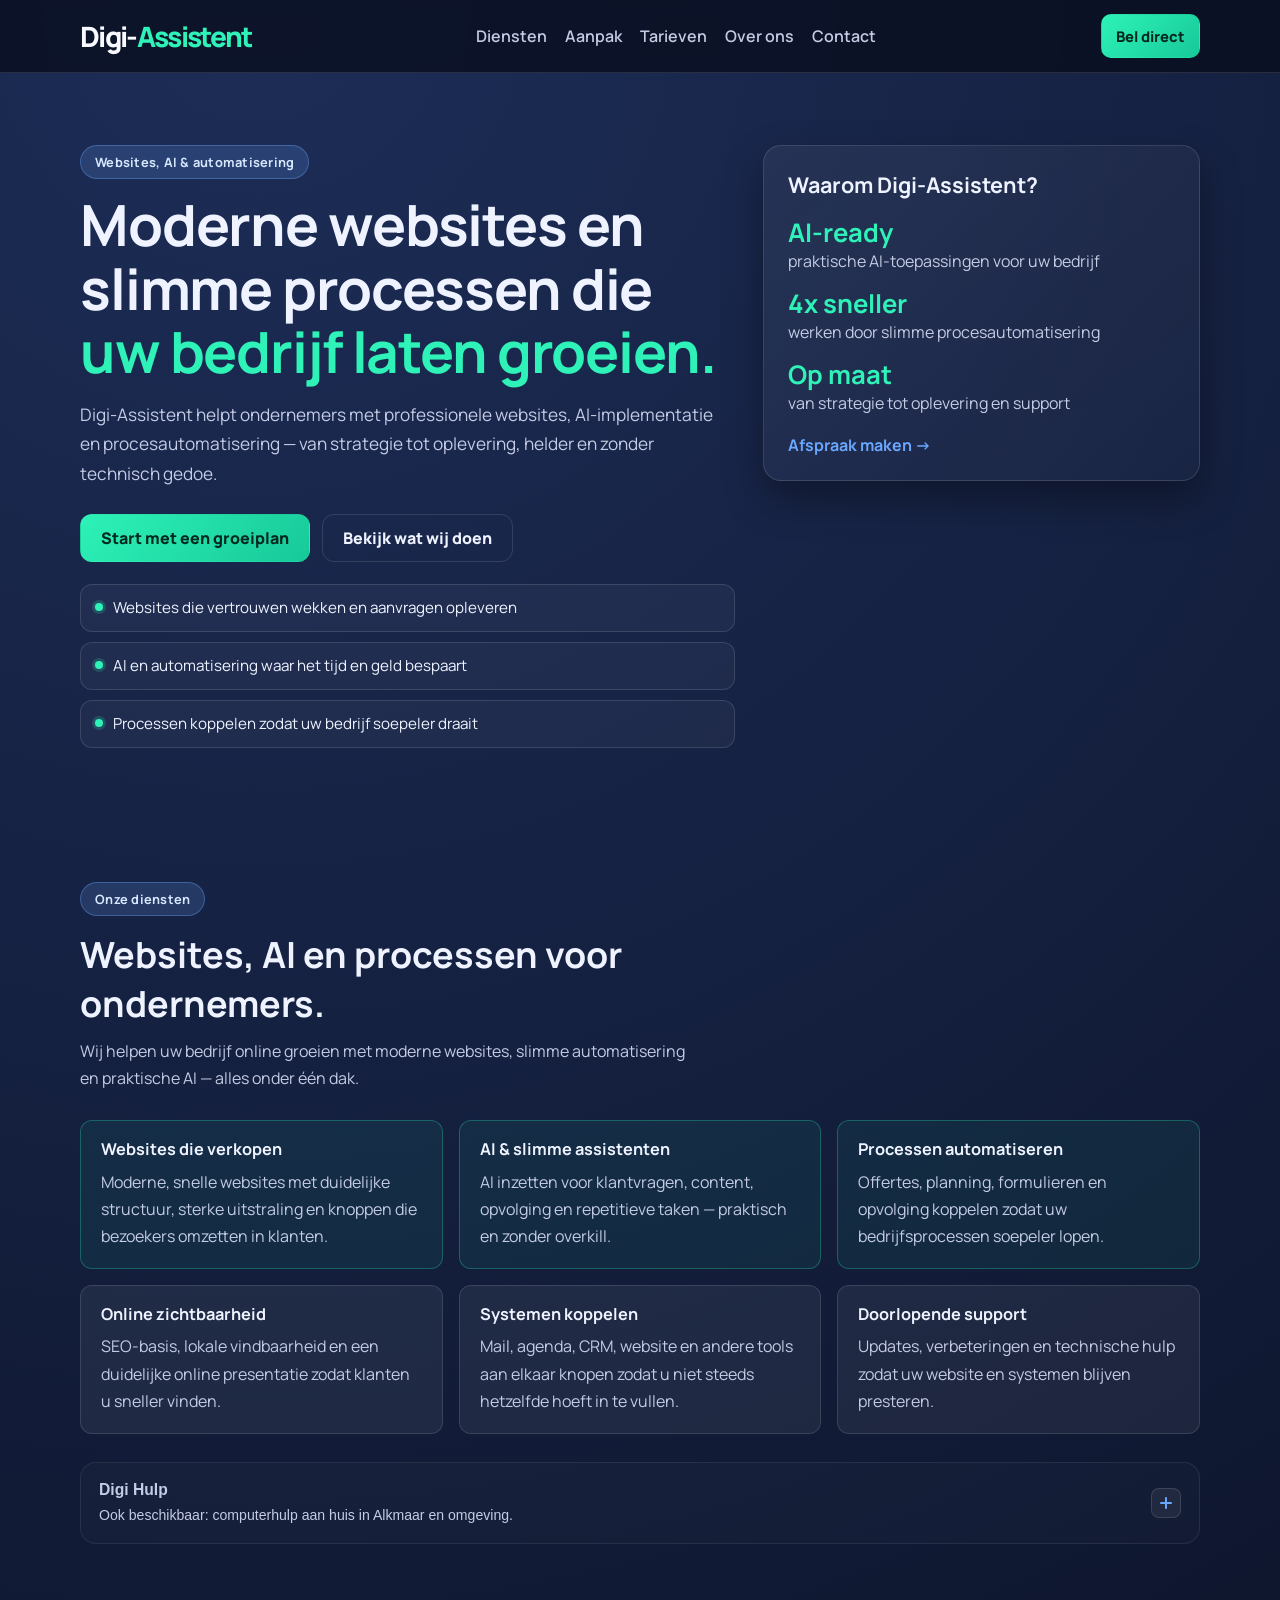
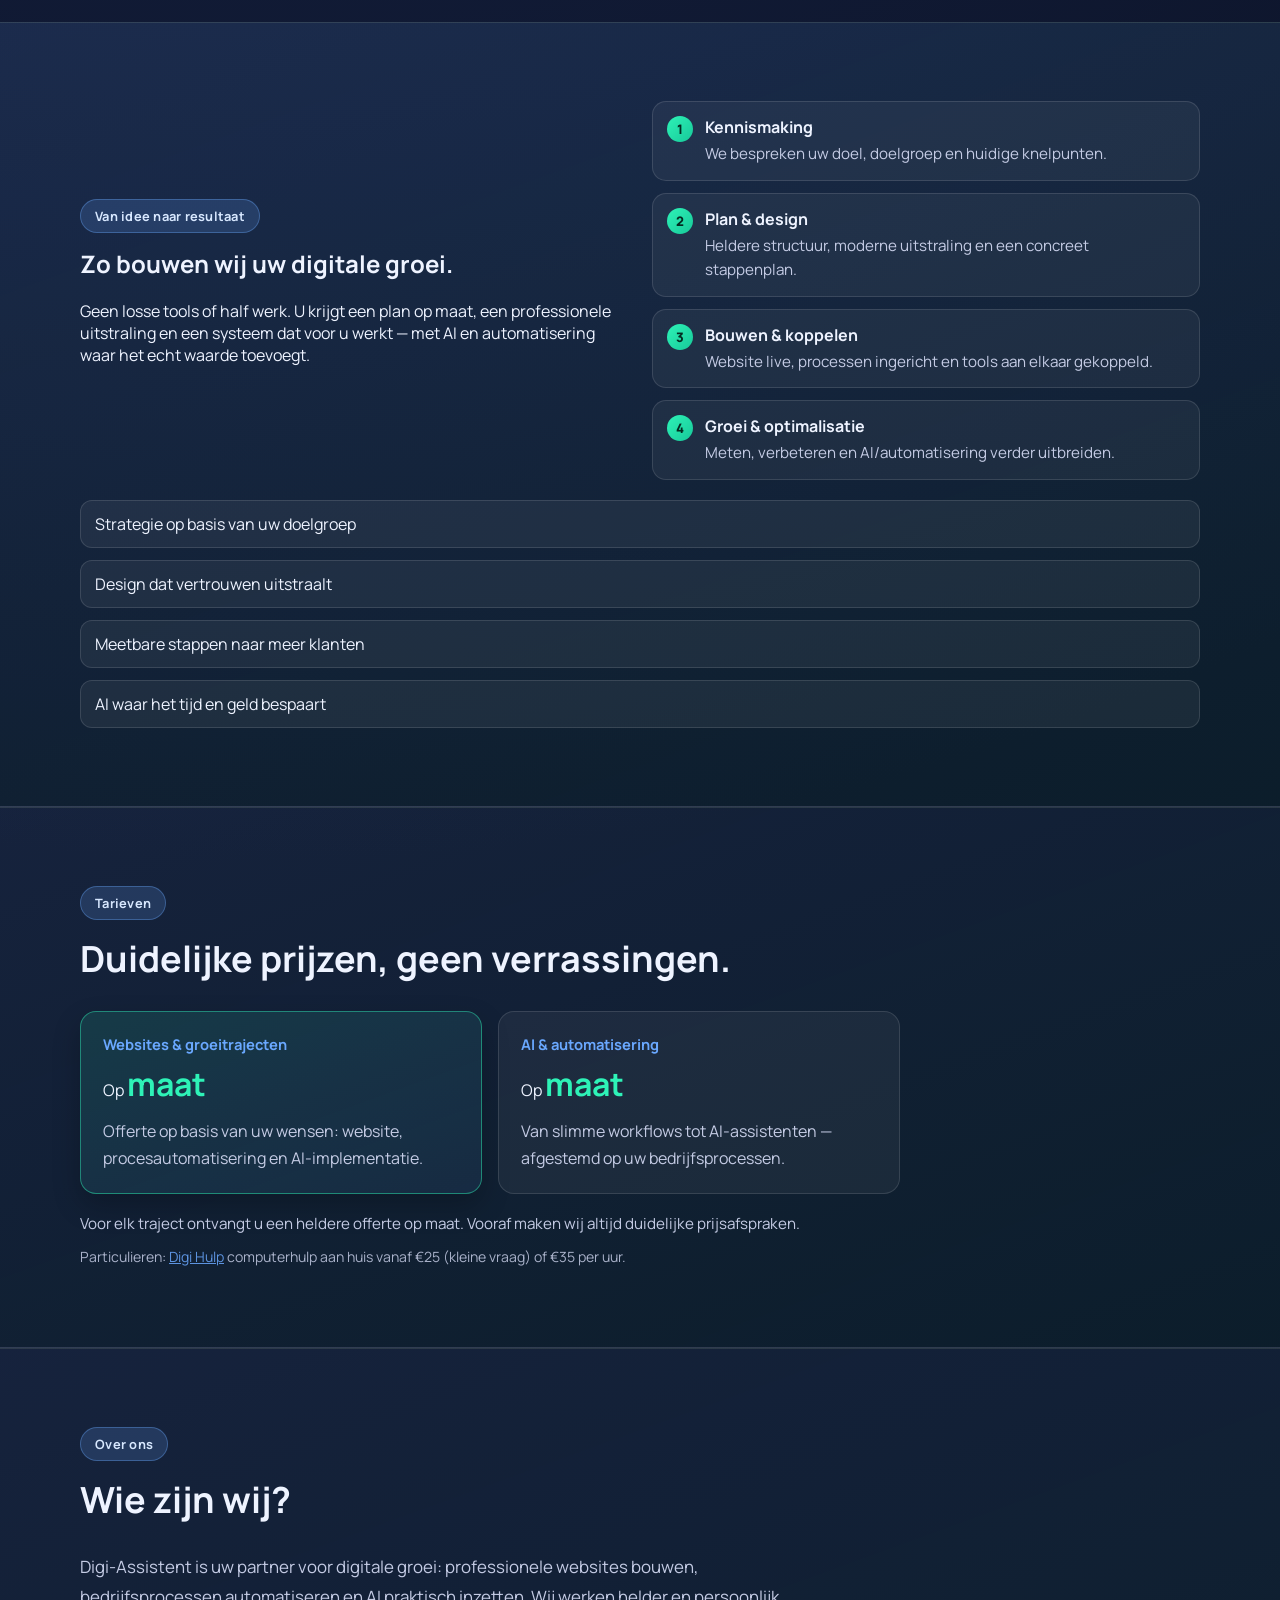
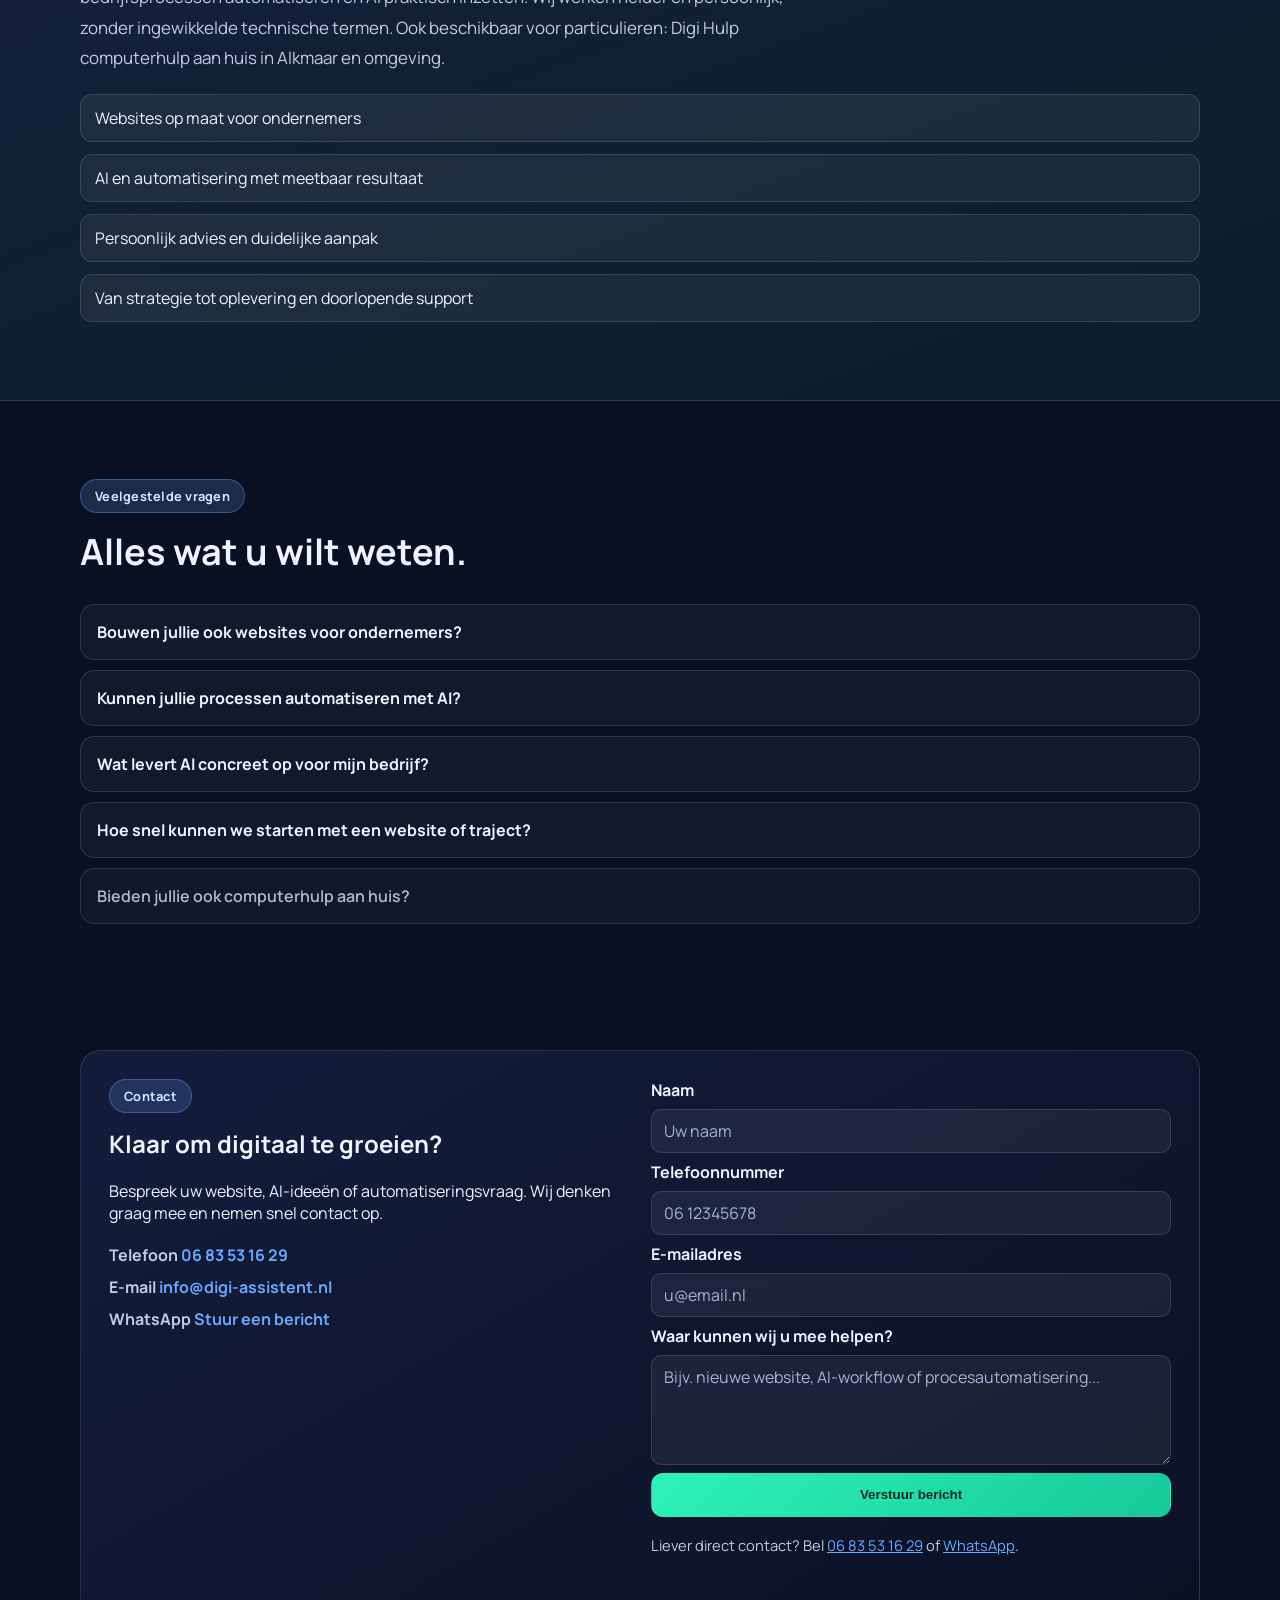
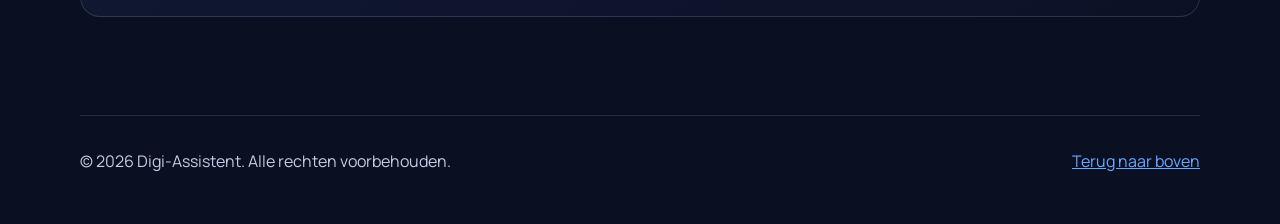
==== commit e6615fa1: "Prioritize websites, AI and processes; de-emphasize Digi Hulp Co-authored-by: Cursor <cursoragent@cu" ====
--- a/index.html
+++ b/index.html
@@ -3,20 +3,20 @@
 <head>
   <meta charset="UTF-8">
   <meta name="viewport" content="width=device-width, initial-scale=1.0">
-  <title>Digi-Assistent | Websites, AI &amp; computerhulp Alkmaar</title>
-  <meta name="description" content="Digi-Assistent helpt ondernemers met websites, AI en automatisering. Digi Hulp: computerhulp aan huis in Alkmaar en omgeving. Bel 06 83 53 16 29.">
+  <title>Digi-Assistent | Websites, AI &amp; procesautomatisering</title>
+  <meta name="description" content="Digi-Assistent bouwt websites, automatiseert bedrijfsprocessen en zet AI praktisch in voor ondernemers. Persoonlijk, helder en resultaatgericht. Bel 06 83 53 16 29.">
   <meta name="robots" content="index, follow">
   <link rel="canonical" href="https://digi-assistent.nl/">
   <meta property="og:type" content="website">
   <meta property="og:locale" content="nl_NL">
   <meta property="og:url" content="https://digi-assistent.nl/">
   <meta property="og:site_name" content="Digi-Assistent">
-  <meta property="og:title" content="Digi-Assistent | Websites, AI &amp; computerhulp Alkmaar">
-  <meta property="og:description" content="Websites, AI en automatisering voor ondernemers. Computerhulp aan huis in Alkmaar via Digi Hulp. Bel 06 83 53 16 29.">
+  <meta property="og:title" content="Digi-Assistent | Websites, AI &amp; procesautomatisering">
+  <meta property="og:description" content="Websites bouwen, processen automatiseren en AI inzetten voor ondernemers. Persoonlijk advies en uitvoering op maat.">
   <meta property="og:image" content="https://digi-assistent.nl/og-image.svg">
   <meta name="twitter:card" content="summary_large_image">
-  <meta name="twitter:title" content="Digi-Assistent | Websites, AI &amp; computerhulp Alkmaar">
-  <meta name="twitter:description" content="Websites, AI en automatisering voor ondernemers. Computerhulp aan huis in Alkmaar via Digi Hulp.">
+  <meta name="twitter:title" content="Digi-Assistent | Websites, AI &amp; procesautomatisering">
+  <meta name="twitter:description" content="Websites bouwen, processen automatiseren en AI inzetten voor ondernemers. Persoonlijk advies en uitvoering op maat.">
   <meta name="twitter:image" content="https://digi-assistent.nl/og-image.svg">
   <script type="application/ld+json">
   {
@@ -27,7 +27,7 @@
         "@id": "https://digi-assistent.nl/#website",
         "url": "https://digi-assistent.nl/",
         "name": "Digi-Assistent",
-        "description": "Websites, AI, automatisering en computerhulp aan huis in Alkmaar.",
+        "description": "Websites, AI en procesautomatisering voor ondernemers.",
         "inLanguage": "nl-NL"
       },
       {
@@ -39,7 +39,7 @@
         "telephone": "+31683531629",
         "email": "info@digi-assistent.nl",
         "priceRange": "€€",
-        "description": "Digitale groei voor ondernemers met websites, AI en automatisering. Digi Hulp biedt computerhulp aan huis in Alkmaar en omgeving.",
+        "description": "Digitale groei voor ondernemers: websites, AI en procesautomatisering. Ook Digi Hulp voor computerhulp aan huis in Alkmaar.",
         "address": {
           "@type": "PostalAddress",
           "addressLocality": "Alkmaar",
@@ -56,9 +56,9 @@
         "knowsAbout": [
           "Websites",
           "Kunstmatige intelligentie",
-          "Computerhulp aan huis",
-          "Wifi-installatie",
-          "Digitale automatisering"
+          "Digitale automatisering",
+          "Procesoptimalisatie",
+          "Online marketing"
         ]
       },
       {
@@ -83,42 +83,26 @@
           },
           {
             "@type": "Question",
-            "name": "Hoe snel kan ik geholpen worden?",
+            "name": "Wat levert AI concreet op voor mijn bedrijf?",
             "acceptedAnswer": {
               "@type": "Answer",
-              "text": "Meestal binnen 1 tot 2 dagen, afhankelijk van de drukte en uw locatie."
+              "text": "Minder handmatig werk, snellere opvolging en betere ondersteuning bij klantvragen, content en repetitieve taken."
             }
           },
           {
             "@type": "Question",
-            "name": "Werkt Digi-Assistent ook aan huis?",
+            "name": "Hoe snel kunnen we starten met een website of traject?",
             "acceptedAnswer": {
               "@type": "Answer",
-              "text": "Ja, wij komen bij u thuis in Alkmaar en omgeving."
+              "text": "Na een kennismaking ontvangt u snel een plan. De doorlooptijd hangt af van de scope, maar we plannen altijd concrete vervolgstappen."
             }
           },
           {
             "@type": "Question",
-            "name": "Wat kost computerhulp aan huis?",
+            "name": "Bieden jullie ook computerhulp aan huis?",
             "acceptedAnswer": {
               "@type": "Answer",
-              "text": "Onze tarieven beginnen vanaf €35 per uur. Voor kleine vragen vanaf €25."
-            }
-          },
-          {
-            "@type": "Question",
-            "name": "Helpt Digi-Assistent ook bij wifi?",
-            "acceptedAnswer": {
-              "@type": "Answer",
-              "text": "Ja, wij helpen bij wifi- en internetproblemen thuis."
-            }
-          },
-          {
-            "@type": "Question",
-            "name": "Kan ik hulp krijgen bij een nieuwe telefoon?",
-            "acceptedAnswer": {
-              "@type": "Answer",
-              "text": "Ja, wij stellen nieuwe telefoons, tablets en laptops volledig voor u in."
+              "text": "Ja, via Digi Hulp in Alkmaar en omgeving."
             }
           }
         ]
@@ -148,7 +132,6 @@
         <a href="#diensten">Diensten</a>
         <a href="#groeitraject">Aanpak</a>
         <a href="#tarieven">Tarieven</a>
-        <a href="#werkwijze">Werkwijze</a>
         <a href="#over">Over ons</a>
         <a href="#contact">Contact</a>
       </nav>
@@ -165,7 +148,6 @@
       <a href="#diensten">Diensten</a>
       <a href="#groeitraject">Aanpak</a>
       <a href="#tarieven">Tarieven</a>
-      <a href="#werkwijze">Werkwijze</a>
       <a href="#over">Over ons</a>
       <a href="#contact">Contact</a>
       <a class="btn" href="tel:+31683531629">Bel 06 83 53 16 29</a>
@@ -176,31 +158,31 @@
     <section class="hero">
       <div class="container hero-grid">
         <div>
-          <p class="eyebrow">Digitale ondersteuning voor ondernemers</p>
-          <h1>Websites, AI en processen die <span class="headline-accent">uw bedrijf laten groeien.</span></h1>
+          <p class="eyebrow">Websites, AI &amp; automatisering</p>
+          <h1>Moderne websites en slimme processen die <span class="headline-accent">uw bedrijf laten groeien.</span></h1>
           <p class="intro">
-            Digi-Assistent bouwt moderne websites, automatiseert processen en zet AI praktisch in —
-            helder, persoonlijk en zonder technisch gedoe.
+            Digi-Assistent helpt ondernemers met professionele websites, AI-implementatie
+            en procesautomatisering — van strategie tot oplevering, helder en zonder technisch gedoe.
           </p>
           <div class="hero-cta">
             <a class="btn" href="#contact">Start met een groeiplan</a>
-            <a class="btn btn-ghost" href="#diensten">Bekijk onze diensten</a>
+            <a class="btn btn-ghost" href="#diensten">Bekijk wat wij doen</a>
           </div>
           <ul class="hero-points">
-            <li><span>Websites die vertrouwen en aanvragen opleveren</span></li>
-            <li><span>Processen automatiseren met AI waar het helpt</span></li>
-            <li><span>Persoonlijk contact en duidelijke aanpak</span></li>
+            <li><span>Websites die vertrouwen wekken en aanvragen opleveren</span></li>
+            <li><span>AI en automatisering waar het tijd en geld bespaart</span></li>
+            <li><span>Processen koppelen zodat uw bedrijf soepeler draait</span></li>
           </ul>
         </div>
         <aside class="hero-card">
           <h2>Waarom Digi-Assistent?</h2>
           <div class="metric">
-            <strong>+63%</strong>
-            <span>meer aanvragen met een sterke website</span>
+            <strong>AI-ready</strong>
+            <span>praktische AI-toepassingen voor uw bedrijf</span>
           </div>
           <div class="metric">
             <strong>4x sneller</strong>
-            <span>werken door slimme automatisering</span>
+            <span>werken door slimme procesautomatisering</span>
           </div>
           <div class="metric">
             <strong>Op maat</strong>
@@ -215,56 +197,43 @@
       <div class="container">
         <div class="section-head">
           <p class="eyebrow">Onze diensten</p>
-          <h2>Alles onder één digitale assistent.</h2>
-          <p class="section-intro">Online groei voor uw bedrijf met websites, AI en automatisering. Ook beschikbaar: Digi Hulp voor computerondersteuning aan huis.</p>
-        </div>
-
-        <div class="service-accordion" data-accordion="single">
-          <article class="service-accordion-item service-accordion-item--business">
-            <button class="service-accordion-trigger" type="button" aria-expanded="false" aria-controls="panel-digi-groei" id="trigger-digi-groei">
-              <span class="service-accordion-text">
-                <strong>Websites &amp; AI</strong>
-                <span class="service-accordion-desc">Bouwen, automatiseren en groeien met slimme digitale oplossingen.</span>
-              </span>
-              <span class="service-accordion-icon" aria-hidden="true"></span>
-            </button>
-            <div id="panel-digi-groei" class="service-accordion-panel" role="region" aria-labelledby="trigger-digi-groei" hidden>
-              <div class="service-accordion-inner">
-                <div class="cards cards-3">
-                  <article class="card card-featured">
-                    <h3>Websites die verkopen</h3>
-                    <p>Moderne, snelle websites met duidelijke structuur, sterke uitstraling en knoppen die bezoekers omzetten in klanten.</p>
-                  </article>
-                  <article class="card">
-                    <h3>AI &amp; slimme assistenten</h3>
-                    <p>AI inzetten voor klantvragen, content, opvolging en repetitieve taken — praktisch en zonder overkill.</p>
-                  </article>
-                  <article class="card">
-                    <h3>Processen automatiseren</h3>
-                    <p>Offertes, planning, formulieren en opvolging koppelen zodat uw bedrijfsprocessen soepeler lopen.</p>
-                  </article>
-                  <article class="card">
-                    <h3>Online zichtbaarheid</h3>
-                    <p>SEO-basis, lokale vindbaarheid en een duidelijke online presentatie zodat klanten u sneller vinden.</p>
-                  </article>
-                  <article class="card">
-                    <h3>Systemen koppelen</h3>
-                    <p>Mail, agenda, CRM, website en andere tools aan elkaar knopen zodat u niet steeds hetzelfde hoeft in te vullen.</p>
-                  </article>
-                  <article class="card">
-                    <h3>Doorlopende support</h3>
-                    <p>Updates, verbeteringen en technische hulp zodat uw website en systemen blijven presteren.</p>
-                  </article>
-                </div>
-              </div>
-            </div>
-          </article>
-
-          <article class="service-accordion-item service-accordion-item--hulp" id="digi-hulp">
+          <h2>Websites, AI en processen voor ondernemers.</h2>
+          <p class="section-intro">Wij helpen uw bedrijf online groeien met moderne websites, slimme automatisering en praktische AI — alles onder één dak.</p>
+        </div>
+
+        <div class="cards cards-3 service-primary-grid">
+          <article class="card card-featured">
+            <h3>Websites die verkopen</h3>
+            <p>Moderne, snelle websites met duidelijke structuur, sterke uitstraling en knoppen die bezoekers omzetten in klanten.</p>
+          </article>
+          <article class="card card-featured">
+            <h3>AI &amp; slimme assistenten</h3>
+            <p>AI inzetten voor klantvragen, content, opvolging en repetitieve taken — praktisch en zonder overkill.</p>
+          </article>
+          <article class="card card-featured">
+            <h3>Processen automatiseren</h3>
+            <p>Offertes, planning, formulieren en opvolging koppelen zodat uw bedrijfsprocessen soepeler lopen.</p>
+          </article>
+          <article class="card">
+            <h3>Online zichtbaarheid</h3>
+            <p>SEO-basis, lokale vindbaarheid en een duidelijke online presentatie zodat klanten u sneller vinden.</p>
+          </article>
+          <article class="card">
+            <h3>Systemen koppelen</h3>
+            <p>Mail, agenda, CRM, website en andere tools aan elkaar knopen zodat u niet steeds hetzelfde hoeft in te vullen.</p>
+          </article>
+          <article class="card">
+            <h3>Doorlopende support</h3>
+            <p>Updates, verbeteringen en technische hulp zodat uw website en systemen blijven presteren.</p>
+          </article>
+        </div>
+
+        <div class="service-accordion service-accordion-secondary" data-accordion="single">
+          <article class="service-accordion-item service-accordion-item--hulp service-accordion-item--secondary" id="digi-hulp">
             <button class="service-accordion-trigger" type="button" aria-expanded="false" aria-controls="panel-digi-hulp" id="trigger-digi-hulp">
               <span class="service-accordion-text">
                 <strong>Digi Hulp</strong>
-                <span class="service-accordion-desc">Computer-, telefoon- en wifi-hulp aan huis in Alkmaar en omgeving.</span>
+                <span class="service-accordion-desc">Ook beschikbaar: computerhulp aan huis in Alkmaar en omgeving.</span>
               </span>
               <span class="service-accordion-icon" aria-hidden="true"></span>
             </button>
@@ -394,43 +363,20 @@
           <p class="eyebrow">Tarieven</p>
           <h2>Duidelijke prijzen, geen verrassingen.</h2>
         </div>
-        <div class="pricing-grid">
+        <div class="pricing-grid pricing-grid-business">
           <article class="pricing-card pricing-card-featured">
-            <p class="pricing-label">Websites &amp; trajecten</p>
+            <p class="pricing-label">Websites &amp; groeitrajecten</p>
             <p class="pricing-price">Op <strong>maat</strong></p>
-            <p>Offerte op basis van uw wensen: website, automatisering en AI-implementatie.</p>
+            <p>Offerte op basis van uw wensen: website, procesautomatisering en AI-implementatie.</p>
           </article>
           <article class="pricing-card">
-            <p class="pricing-label">Digi Hulp — kleine vraag</p>
-            <p class="pricing-price">Vanaf <strong>€25</strong></p>
-            <p>Voor korte vragen of kleine problemen die snel opgelost zijn.</p>
-          </article>
-          <article class="pricing-card">
-            <p class="pricing-label">Digi Hulp — aan huis</p>
-            <p class="pricing-price">Vanaf <strong>€35</strong> <span>/ uur</span></p>
-            <p>Computer, telefoon, wifi, printer en hulp bij nieuwe apparaten.</p>
-          </article>
-        </div>
-        <p class="pricing-note">Digi Hulp-tarieven zijn indicatief. Voor websites en zakelijke trajecten ontvangt u een offerte op maat. Vooraf maken wij altijd duidelijke prijsafspraken.</p>
-      </div>
-    </section>
-
-    <section id="werkwijze" class="section">
-      <div class="container result-grid">
-        <div>
-          <p class="eyebrow">Digi Hulp — zo werkt het</p>
-          <h2>Hulp nodig thuis? Zo pakken wij het aan.</h2>
-          <p>
-            Digi Hulp is ons aan-huis onderdeel voor particulieren. U hoeft niet zelf te zoeken
-            wat er misgaat — wij komen langs en lossen het rustig op.
-          </p>
-        </div>
-        <ol class="steps-list">
-          <li><strong>Neem contact op</strong><span>U belt, mailt of stuurt een WhatsApp-bericht.</span></li>
-          <li><strong>We maken een afspraak</strong><span>We plannen een moment dat u uitkomt.</span></li>
-          <li><strong>Wij komen bij u thuis</strong><span>Het probleem wordt rustig bekeken en opgelost.</span></li>
-          <li><strong>Alles werkt weer</strong><span>U krijgt duidelijke uitleg zodat u verder kunt.</span></li>
-        </ol>
+            <p class="pricing-label">AI &amp; automatisering</p>
+            <p class="pricing-price">Op <strong>maat</strong></p>
+            <p>Van slimme workflows tot AI-assistenten — afgestemd op uw bedrijfsprocessen.</p>
+          </article>
+        </div>
+        <p class="pricing-note">Voor elk traject ontvangt u een heldere offerte op maat. Vooraf maken wij altijd duidelijke prijsafspraken.</p>
+        <p class="pricing-note pricing-note-secondary">Particulieren: <a href="#digi-hulp">Digi Hulp</a> computerhulp aan huis vanaf €25 (kleine vraag) of €35 per uur.</p>
       </div>
     </section>
 
@@ -441,15 +387,16 @@
           <h2>Wie zijn wij?</h2>
         </div>
         <p class="about-text">
-          Digi-Assistent is uw partner voor digitale groei: websites bouwen, processen automatiseren
-          en AI praktisch inzetten. Voor computerhulp aan huis bieden wij Digi Hulp in Alkmaar
-          en omgeving. Altijd rustig, duidelijk en zonder ingewikkelde technische termen.
+          Digi-Assistent is uw partner voor digitale groei: professionele websites bouwen,
+          bedrijfsprocessen automatiseren en AI praktisch inzetten. Wij werken helder en persoonlijk,
+          zonder ingewikkelde technische termen. Ook beschikbaar voor particulieren: Digi Hulp
+          computerhulp aan huis in Alkmaar en omgeving.
         </p>
         <ul class="check-list check-list-inline">
-          <li>Persoonlijke hulp aan huis</li>
-          <li>Rustige en duidelijke uitleg</li>
-          <li>Snelle afspraak mogelijk</li>
-          <li>Betrouwbare service in de regio</li>
+          <li>Websites op maat voor ondernemers</li>
+          <li>AI en automatisering met meetbaar resultaat</li>
+          <li>Persoonlijk advies en duidelijke aanpak</li>
+          <li>Van strategie tot oplevering en doorlopende support</li>
         </ul>
       </div>
     </section>
@@ -470,24 +417,16 @@
             <p>Ja, wij helpen met automatisering en praktische AI-toepassingen voor opvolging, content en repetitief werk.</p>
           </details>
           <details class="faq-item">
-            <summary>Hoe snel kan ik geholpen worden?</summary>
-            <p>Meestal binnen 1 tot 2 dagen, afhankelijk van de drukte en uw locatie.</p>
+            <summary>Wat levert AI concreet op voor mijn bedrijf?</summary>
+            <p>Minder handmatig werk, snellere opvolging en betere ondersteuning bij klantvragen, content en repetitieve taken.</p>
           </details>
           <details class="faq-item">
-            <summary>Werkt Digi-Assistent ook aan huis?</summary>
-            <p>Ja, wij komen bij u thuis in Alkmaar en omgeving.</p>
+            <summary>Hoe snel kunnen we starten met een website of traject?</summary>
+            <p>Na een kennismaking ontvangt u snel een plan. De doorlooptijd hangt af van de scope, maar we plannen altijd concrete vervolgstappen.</p>
           </details>
-          <details class="faq-item">
-            <summary>Wat kost computerhulp aan huis?</summary>
-            <p>Onze tarieven beginnen vanaf €35 per uur. Voor kleine vragen vanaf €25.</p>
-          </details>
-          <details class="faq-item">
-            <summary>Helpt Digi-Assistent ook bij wifi?</summary>
-            <p>Ja, wij helpen bij wifi- en internetproblemen thuis.</p>
-          </details>
-          <details class="faq-item">
-            <summary>Kan ik hulp krijgen bij een nieuwe telefoon?</summary>
-            <p>Ja, wij stellen nieuwe telefoons, tablets en laptops volledig voor u in.</p>
+          <details class="faq-item faq-item-secondary">
+            <summary>Bieden jullie ook computerhulp aan huis?</summary>
+            <p>Ja, via Digi Hulp in Alkmaar en omgeving. <a href="#digi-hulp">Bekijk het aanbod</a>.</p>
           </details>
         </div>
       </div>
@@ -497,8 +436,8 @@
       <div class="container cta-box">
         <div>
           <p class="eyebrow">Contact</p>
-          <h2>Hulp nodig? Neem gerust contact op.</h2>
-          <p>Bel, mail of stuur een bericht. Wij nemen zo snel mogelijk contact met u op.</p>
+          <h2>Klaar om digitaal te groeien?</h2>
+          <p>Bespreek uw website, AI-ideeën of automatiseringsvraag. Wij denken graag mee en nemen snel contact op.</p>
           <ul class="contact-details">
             <li><strong>Telefoon</strong> <a href="tel:+31683531629">06 83 53 16 29</a></li>
             <li><strong>E-mail</strong> <a href="mailto:info@digi-assistent.nl">info@digi-assistent.nl</a></li>
@@ -516,7 +455,7 @@
           <input id="email" name="email" type="email" placeholder="u@email.nl" required>
 
           <label for="message">Waar kunnen wij u mee helpen?</label>
-          <textarea id="message" name="message" rows="4" placeholder="Beschrijf kort uw vraag of probleem..." required></textarea>
+          <textarea id="message" name="message" rows="4" placeholder="Bijv. nieuwe website, AI-workflow of procesautomatisering..." required></textarea>
 
           <button class="btn" type="submit">Verstuur bericht</button>
           <p class="form-note">Liever direct contact? Bel <a href="tel:+31683531629">06 83 53 16 29</a> of <a href="https://wa.me/31683531629" target="_blank" rel="noopener">WhatsApp</a>.</p>
--- a/styles.css
+++ b/styles.css
@@ -552,6 +552,38 @@
   padding: 4px 16px 18px;
 }
 
+.service-primary-grid {
+  margin-bottom: 28px;
+}
+
+.service-accordion-secondary {
+  margin-top: 8px;
+}
+
+.service-accordion-item--secondary {
+  background: rgba(255, 255, 255, 0.02);
+  border-color: rgba(255, 255, 255, 0.08);
+}
+
+.service-accordion-item--secondary .service-accordion-text strong {
+  font-size: 0.98rem;
+  font-weight: 700;
+  color: var(--muted);
+}
+
+.service-accordion-item--secondary .service-accordion-desc {
+  font-size: 0.88rem;
+}
+
+.service-accordion-item--secondary.is-open {
+  border-color: rgba(255, 255, 255, 0.14);
+  box-shadow: none;
+}
+
+.service-accordion-item--secondary.is-open .service-accordion-text strong {
+  color: var(--text);
+}
+
 .service-groups {
   display: grid;
   gap: 22px;
@@ -692,6 +724,11 @@
   gap: 16px;
 }
 
+.pricing-grid-business {
+  grid-template-columns: repeat(2, minmax(0, 1fr));
+  max-width: 820px;
+}
+
 .pricing-card {
   border: 1px solid var(--border);
   border-radius: 16px;
@@ -739,6 +776,16 @@
   color: var(--muted);
   font-size: 0.95rem;
   line-height: 1.6;
+}
+
+.pricing-note-secondary {
+  margin-top: 10px;
+  font-size: 0.88rem;
+  opacity: 0.85;
+}
+
+.pricing-note-secondary a {
+  color: var(--accent);
 }
 
 .steps-list {
@@ -842,6 +889,15 @@
   line-height: 1.65;
 }
 
+.faq-item-secondary {
+  opacity: 0.9;
+}
+
+.faq-item-secondary summary {
+  font-weight: 600;
+  color: var(--muted);
+}
+
 .contact-details {
   list-style: none;
   margin: 20px 0 0;
@@ -1015,6 +1071,7 @@
   .result-grid,
   .cta-box,
   .pricing-grid,
+  .pricing-grid-business,
   .cards-3 {
     grid-template-columns: 1fr;
   }
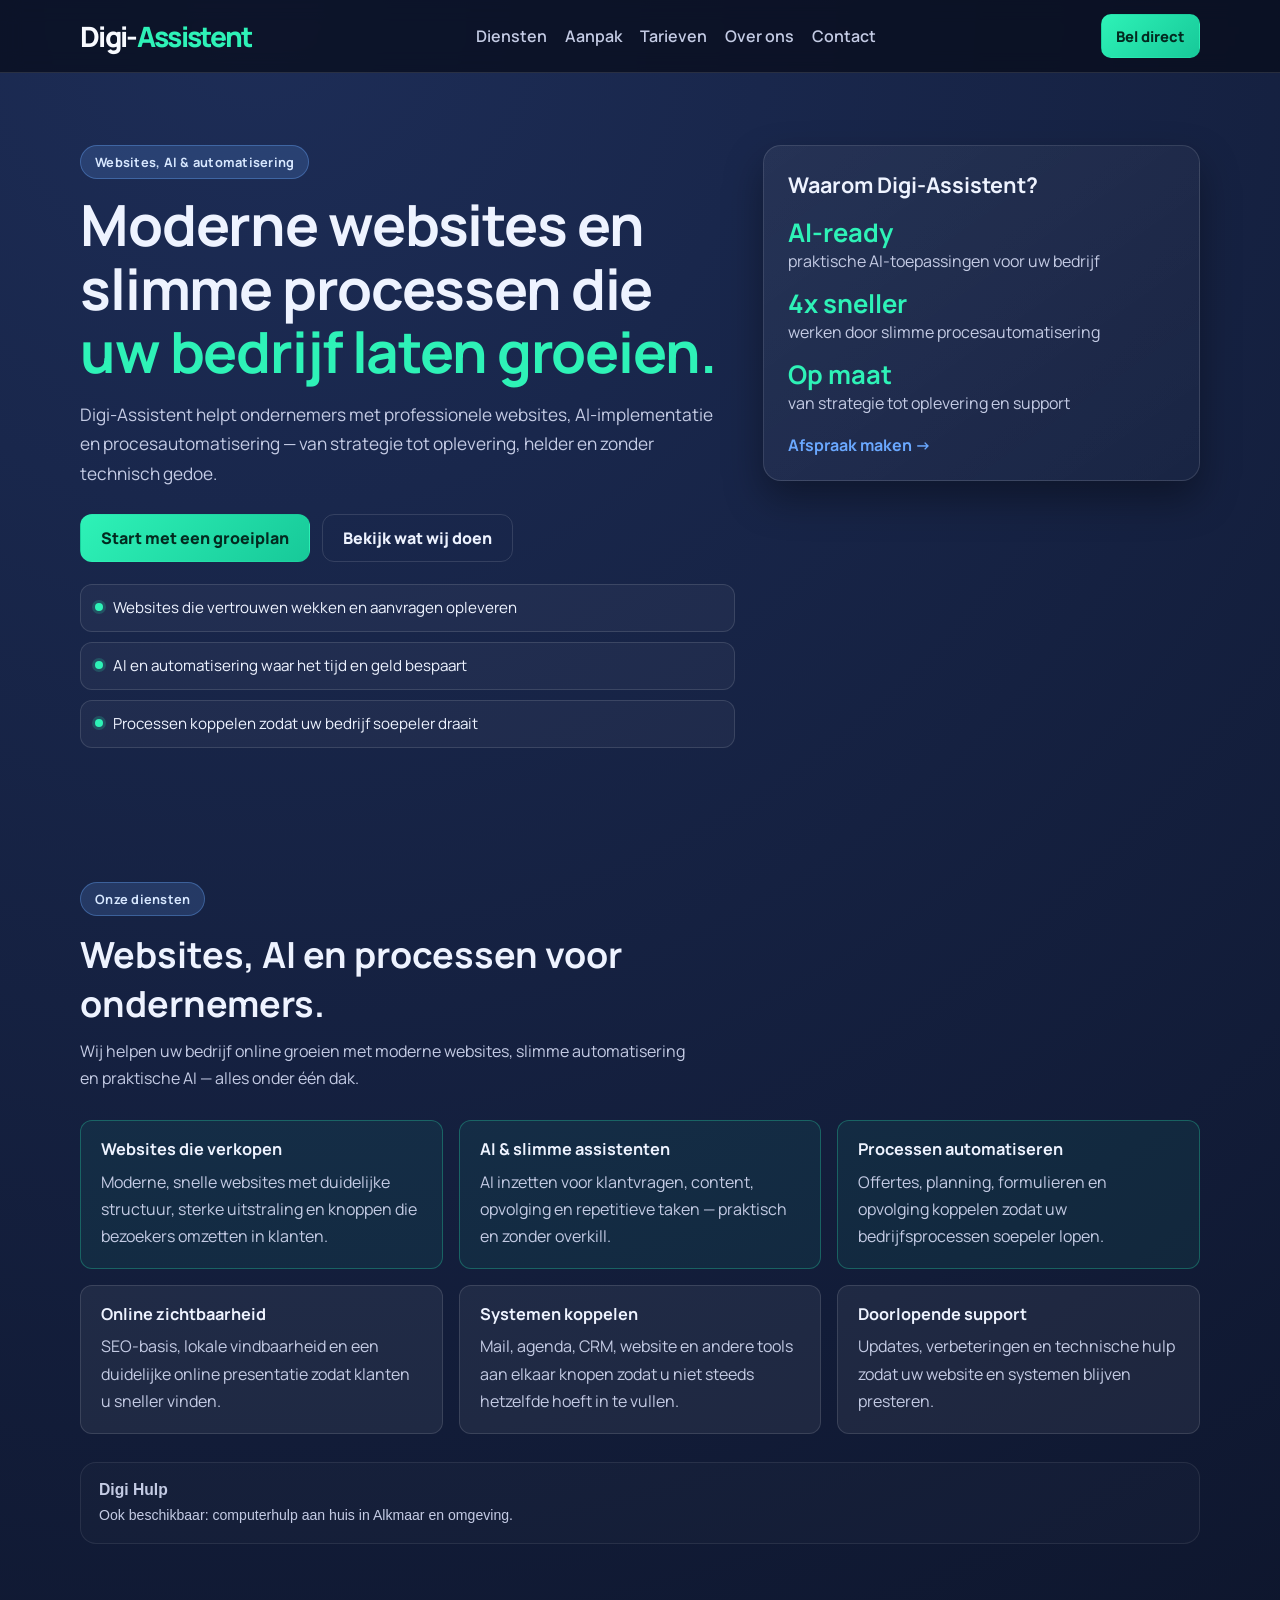
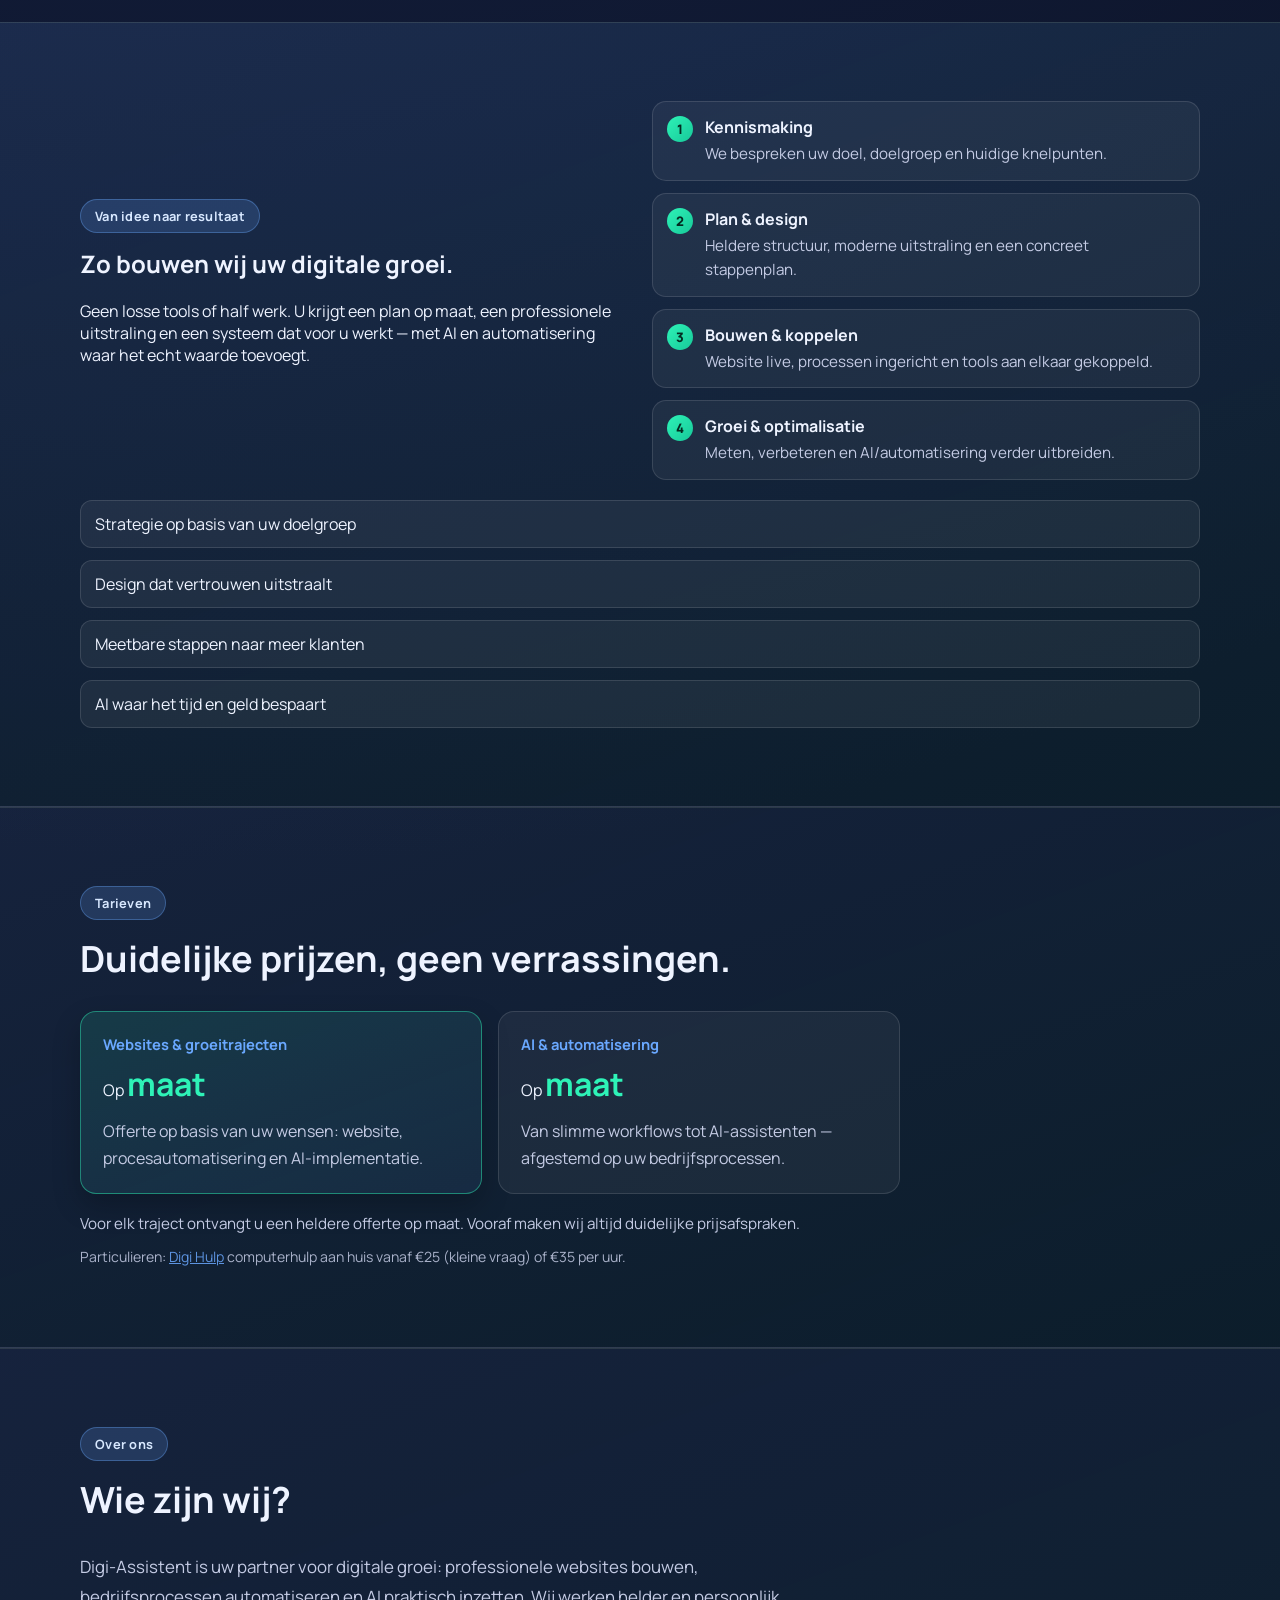
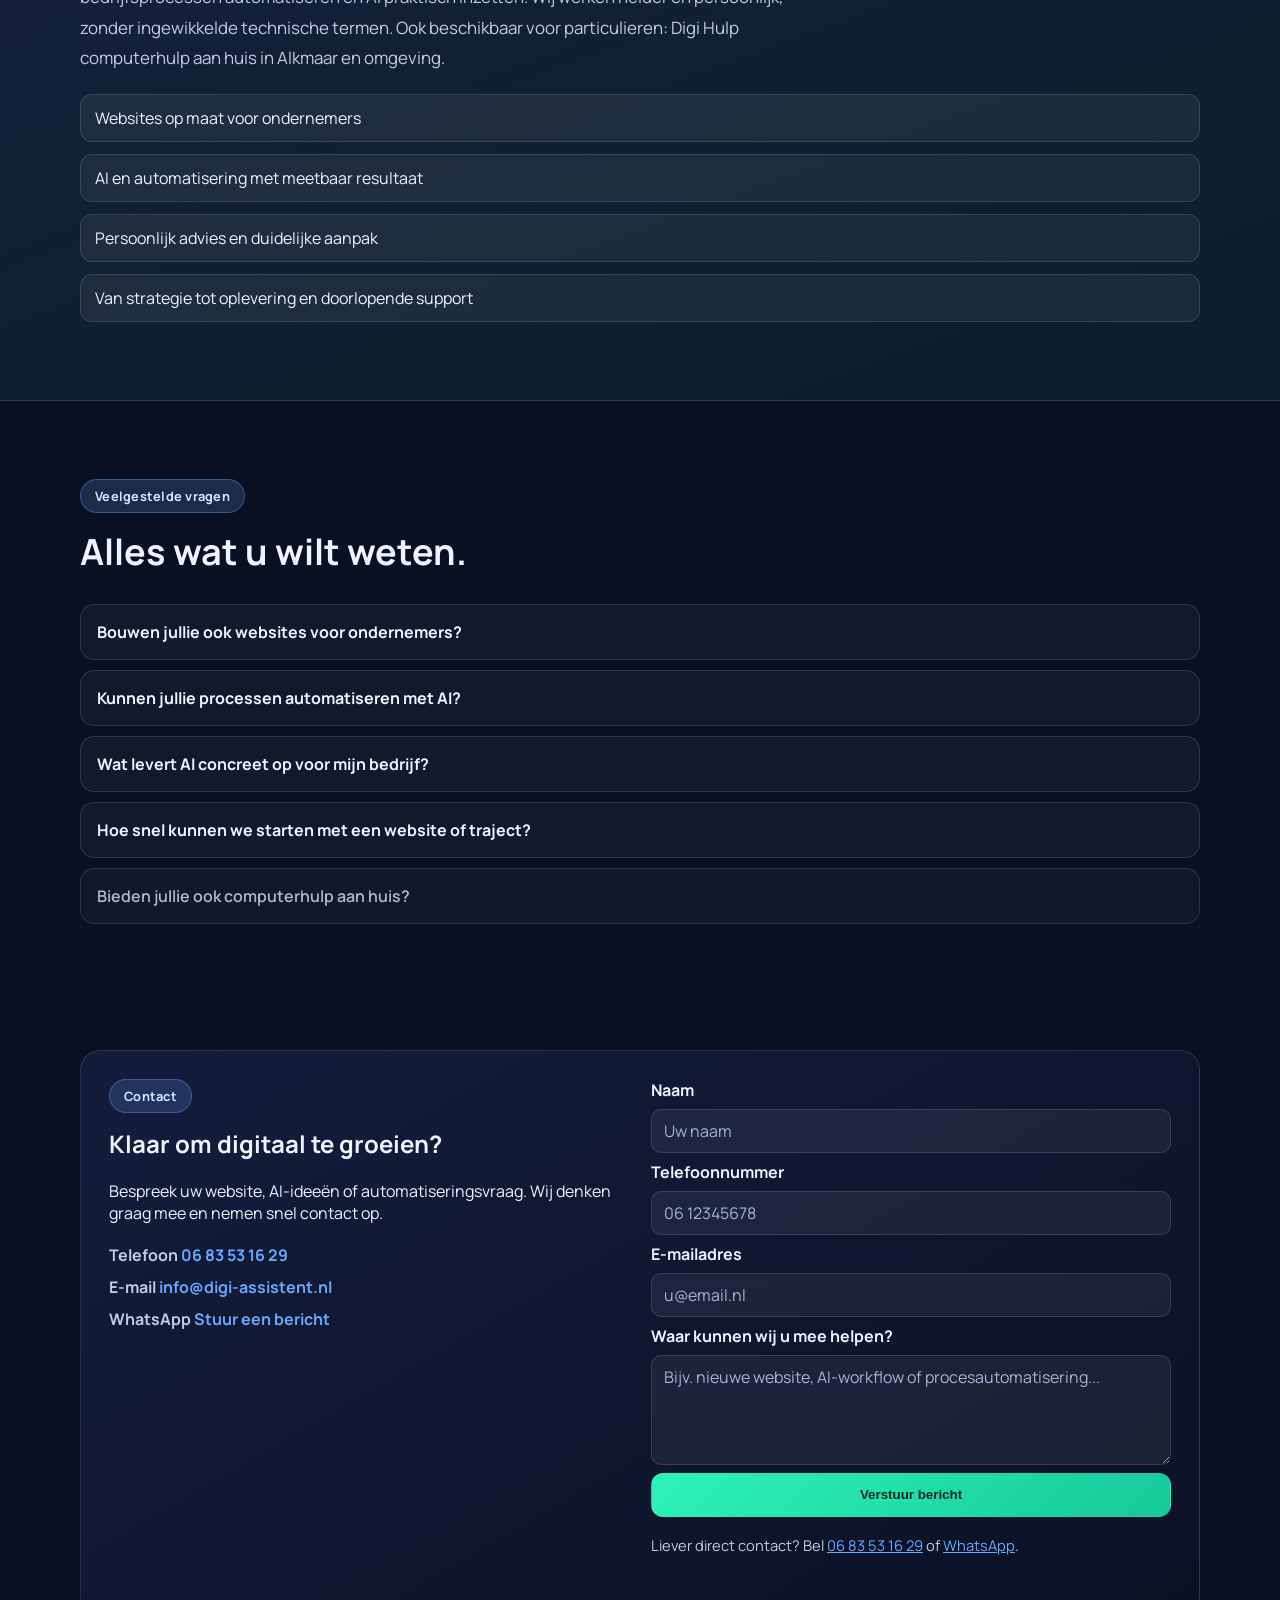
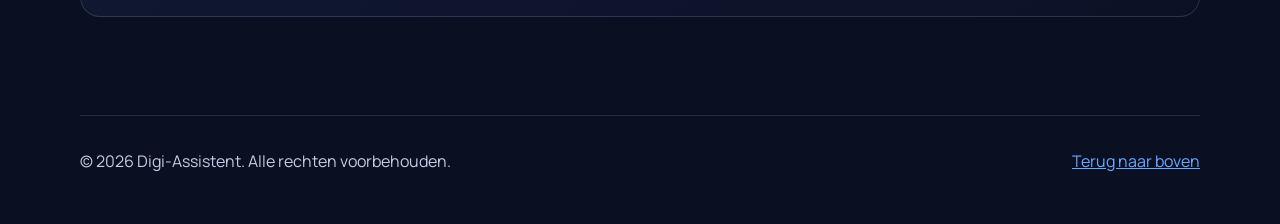
==== commit 5ffc76f5: "Remove accordion icon from diensten section Co-authored-by: Cursor <cursoragent@cursor.com>" ====
--- a/index.html
+++ b/index.html
@@ -235,7 +235,6 @@
                 <strong>Digi Hulp</strong>
                 <span class="service-accordion-desc">Ook beschikbaar: computerhulp aan huis in Alkmaar en omgeving.</span>
               </span>
-              <span class="service-accordion-icon" aria-hidden="true"></span>
             </button>
             <div id="panel-digi-hulp" class="service-accordion-panel" role="region" aria-labelledby="trigger-digi-hulp" hidden>
               <div class="service-accordion-inner">
--- a/styles.css
+++ b/styles.css
@@ -495,51 +495,6 @@
   line-height: 1.45;
 }
 
-.service-accordion-icon {
-  flex-shrink: 0;
-  width: 30px;
-  height: 30px;
-  border: 1px solid var(--border);
-  border-radius: 8px;
-  position: relative;
-  background: rgba(255, 255, 255, 0.06);
-}
-
-.service-accordion-item--business.is-open .service-accordion-icon {
-  border-color: rgba(46, 242, 183, 0.3);
-}
-
-.service-accordion-item--hulp.is-open .service-accordion-icon {
-  border-color: rgba(106, 168, 255, 0.3);
-}
-
-.service-accordion-icon::before,
-.service-accordion-icon::after {
-  content: "";
-  position: absolute;
-  top: 50%;
-  left: 50%;
-  width: 12px;
-  height: 2px;
-  background: var(--primary);
-  border-radius: 2px;
-  transform: translate(-50%, -50%);
-  transition: transform 0.2s ease, opacity 0.2s ease;
-}
-
-.service-accordion-item--hulp .service-accordion-icon::before,
-.service-accordion-item--hulp .service-accordion-icon::after {
-  background: var(--accent);
-}
-
-.service-accordion-icon::after {
-  transform: translate(-50%, -50%) rotate(90deg);
-}
-
-.service-accordion-item.is-open .service-accordion-icon::after {
-  opacity: 0;
-}
-
 .service-accordion-panel {
   border-top: 1px solid transparent;
 }
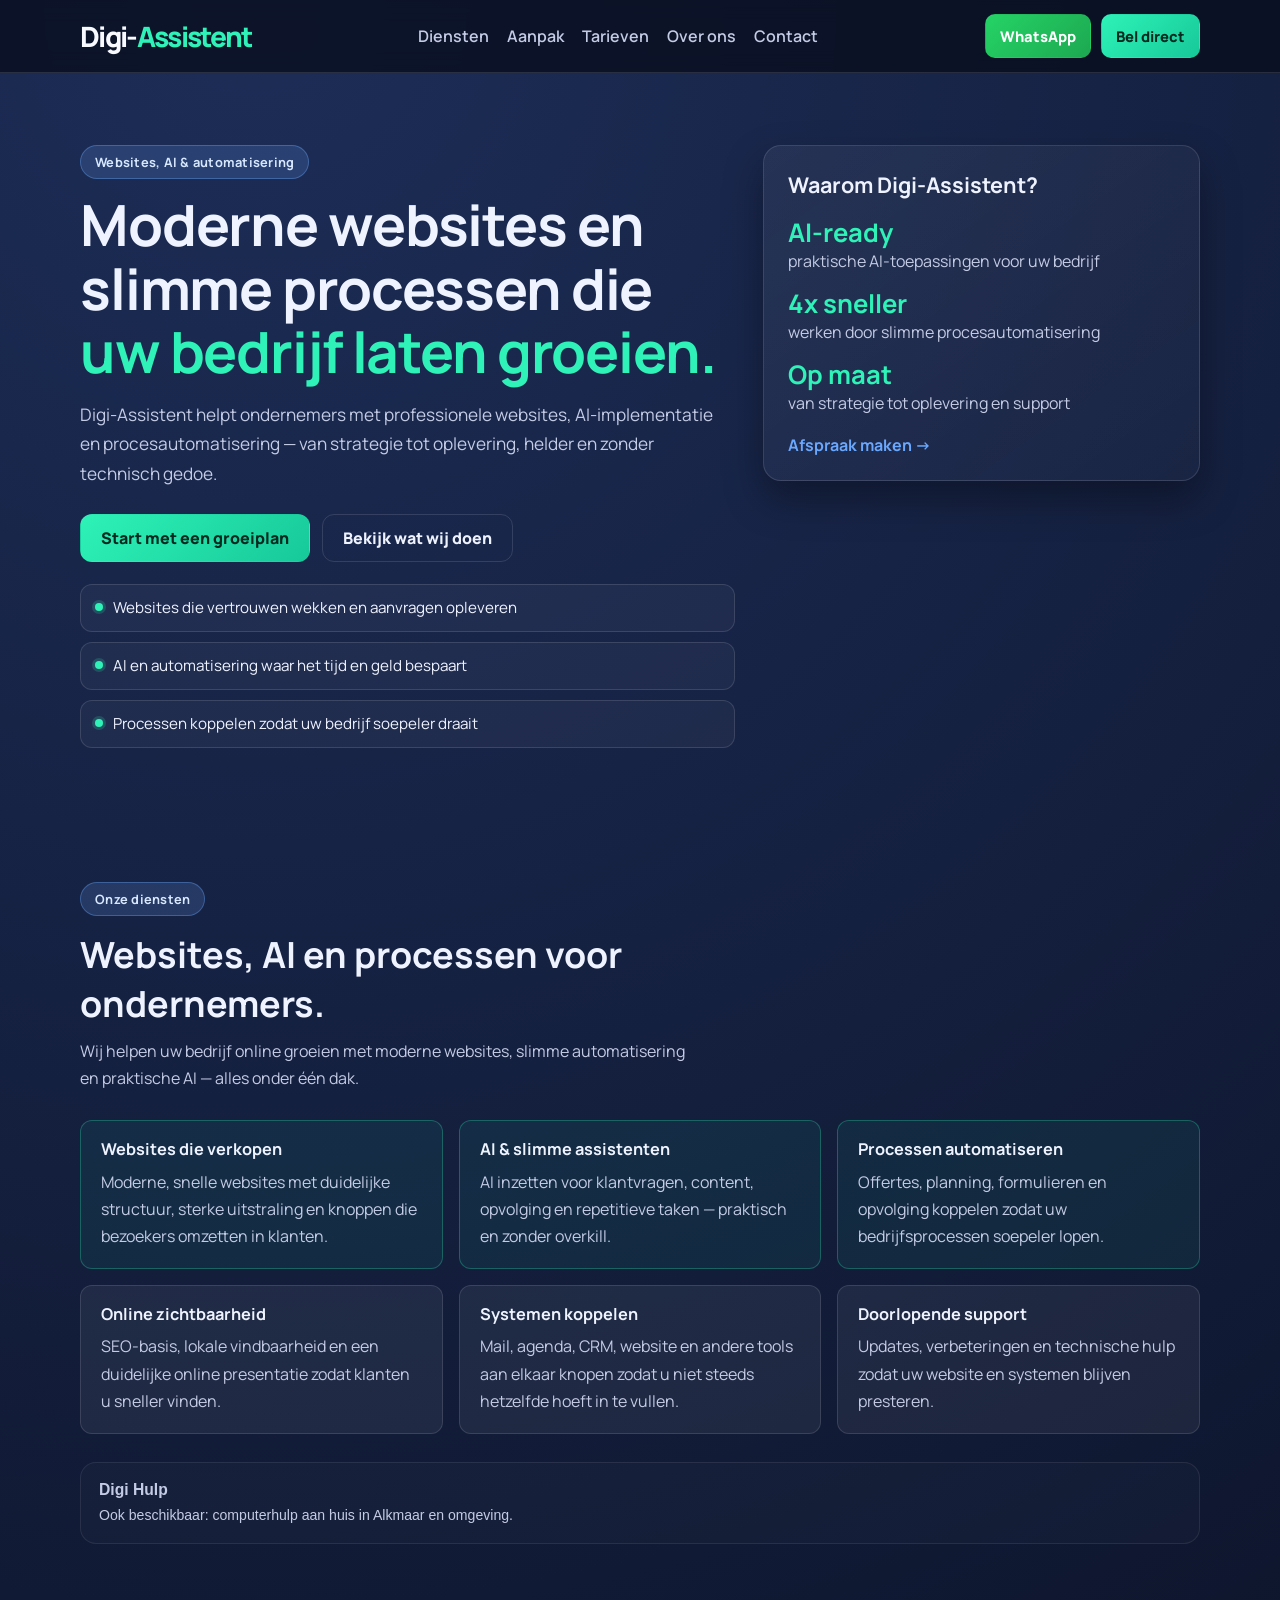
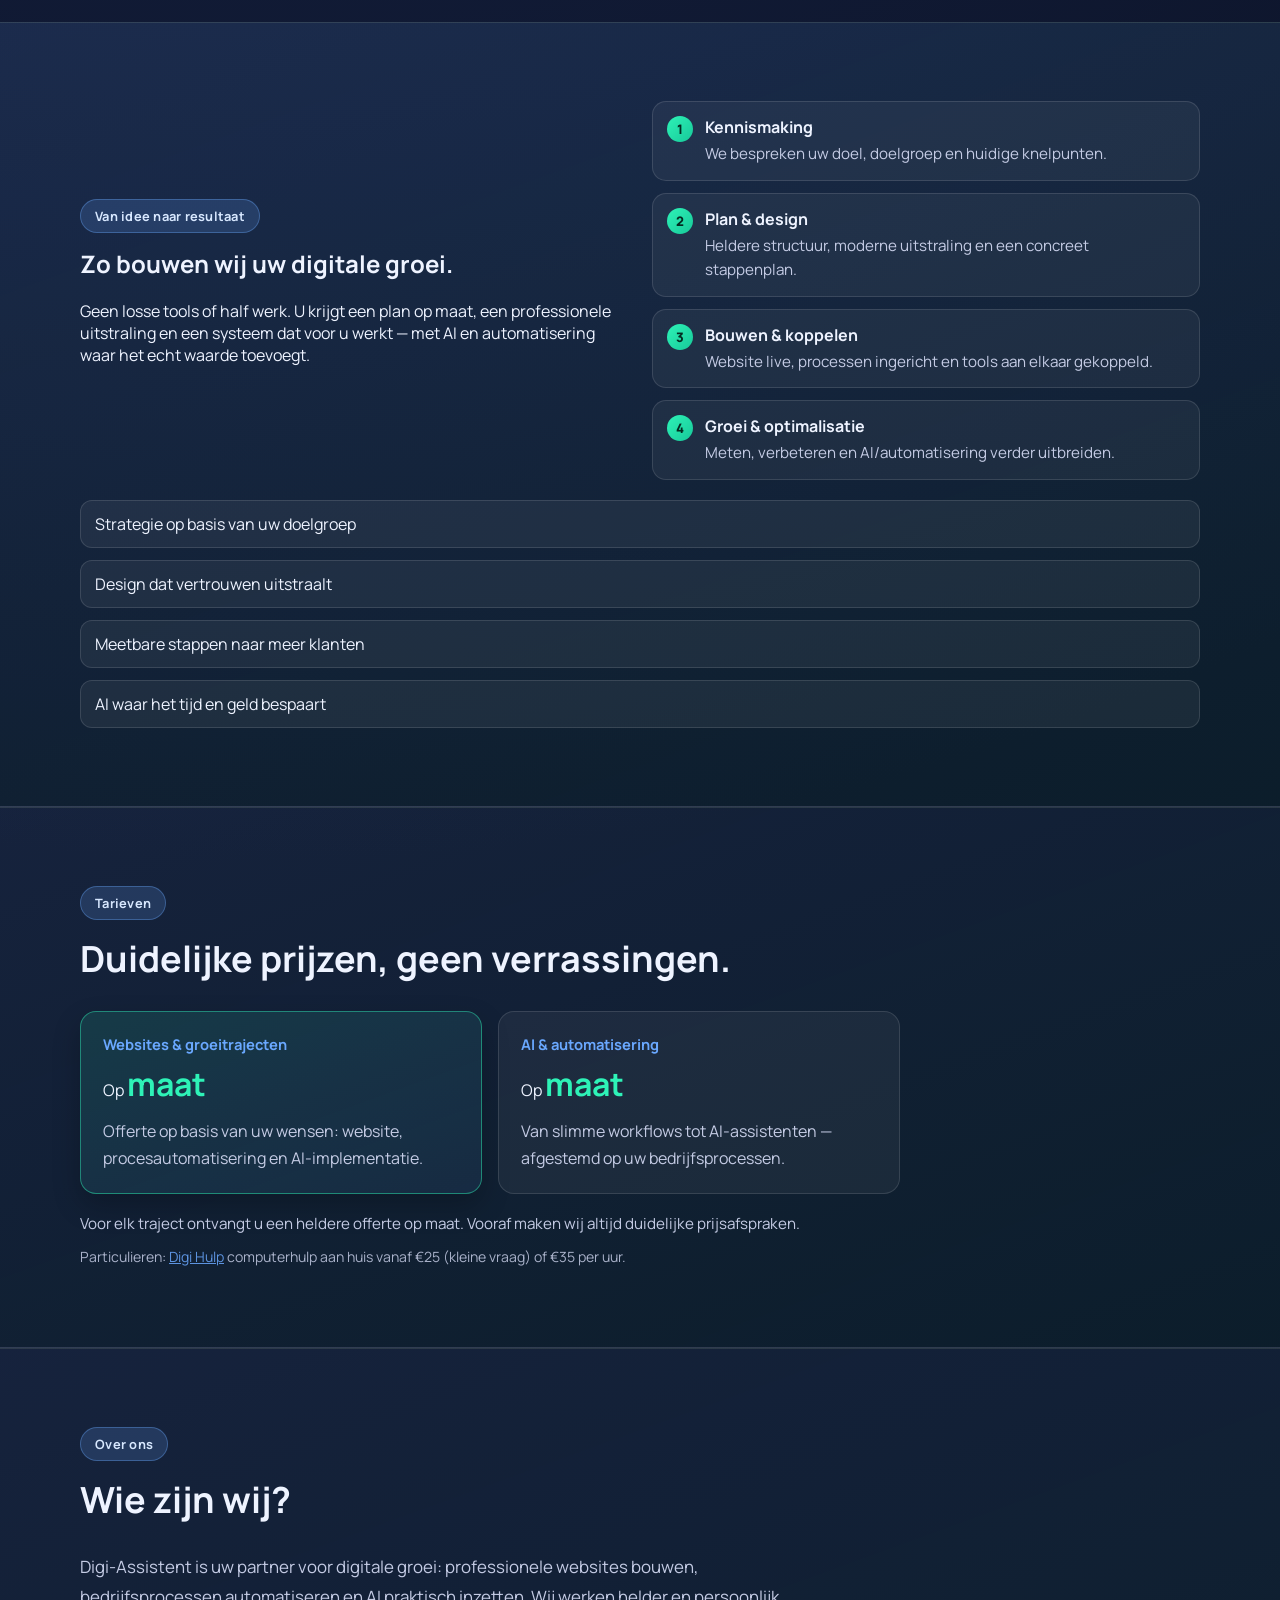
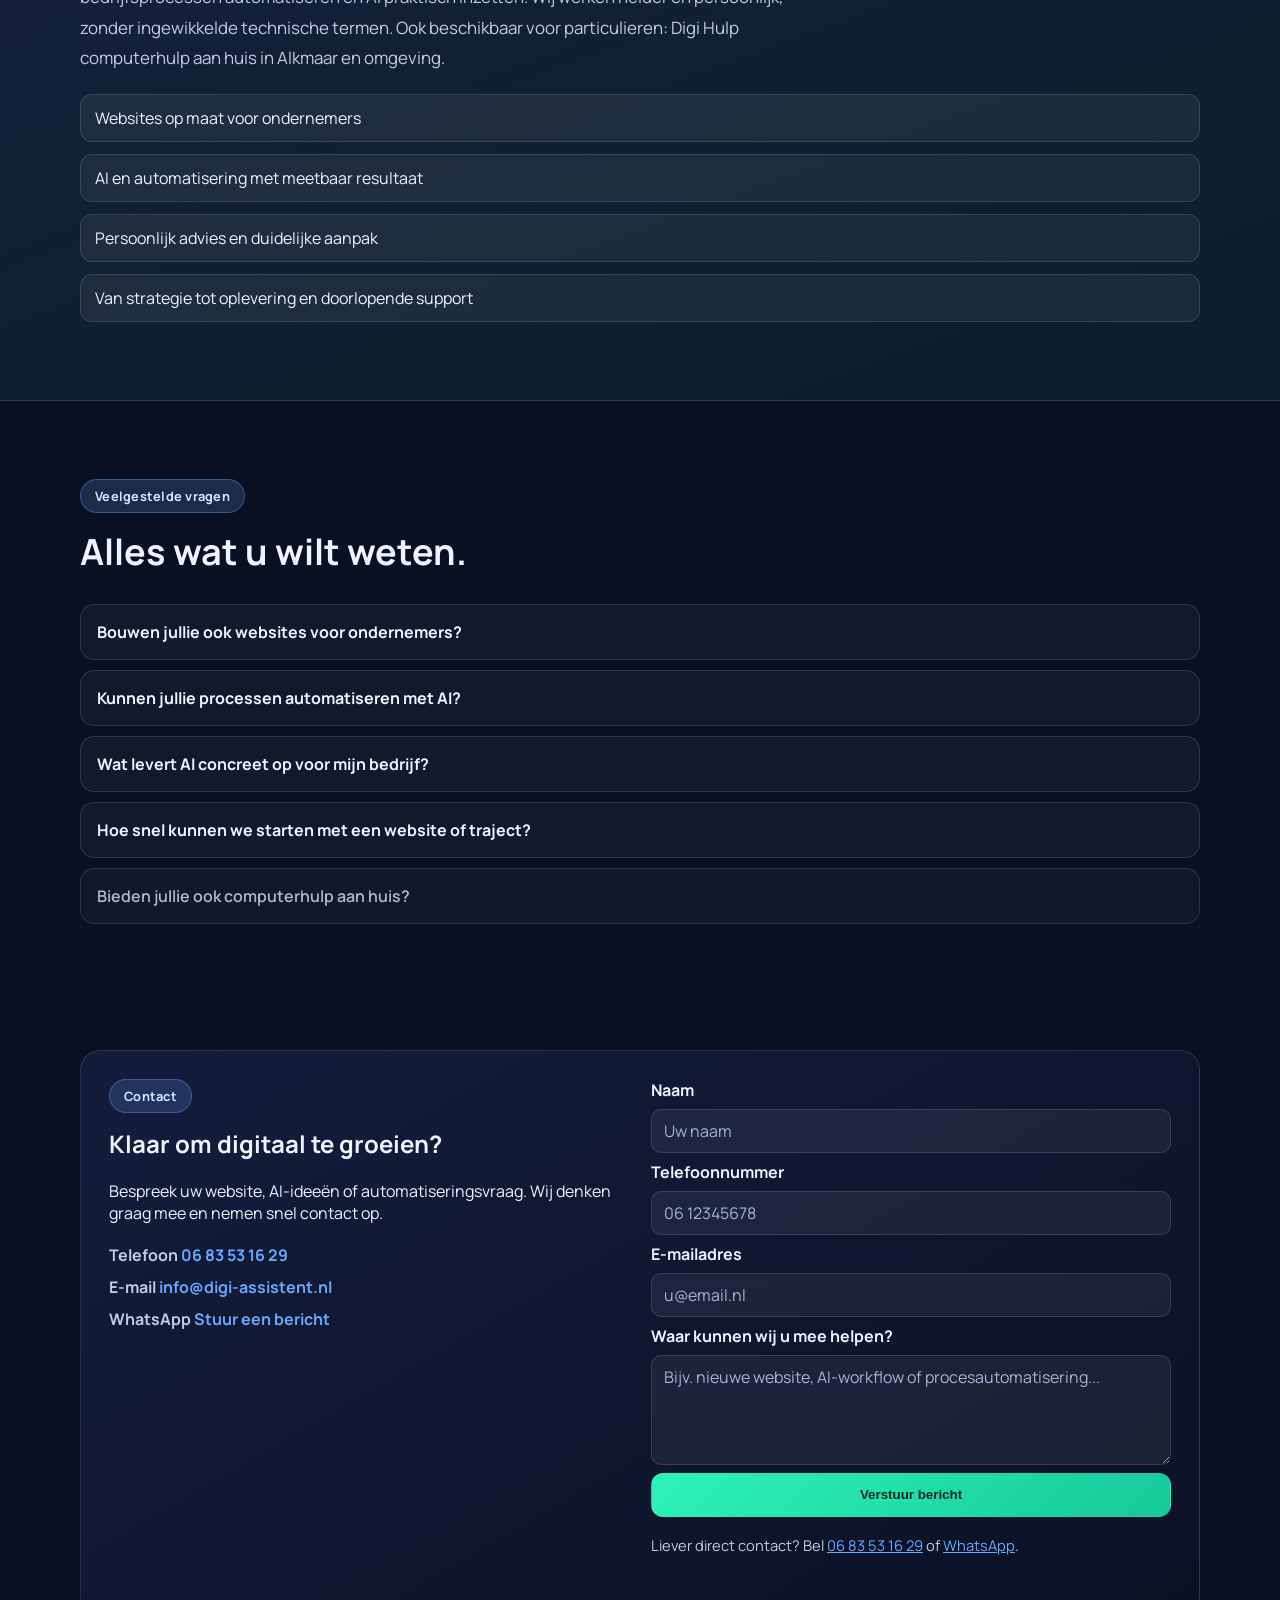
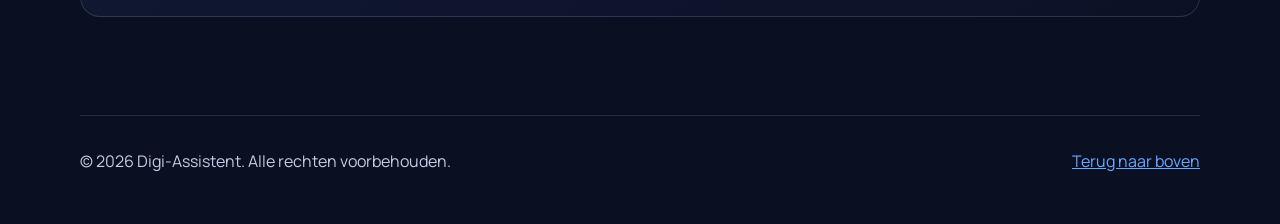
==== commit 4d54790e: "Add WhatsApp button next to Bel direct in header Co-authored-by: Cursor <cursoragent@cursor.com>" ====
--- a/index.html
+++ b/index.html
@@ -136,6 +136,7 @@
         <a href="#contact">Contact</a>
       </nav>
       <div class="nav-actions">
+        <a class="btn btn-small btn-whatsapp header-whatsapp" href="https://wa.me/31683531629" target="_blank" rel="noopener noreferrer">WhatsApp</a>
         <a class="btn btn-small header-cta" href="tel:+31683531629">Bel direct</a>
         <button class="menu-toggle" type="button" aria-expanded="false" aria-controls="mobileMenu" aria-label="Menu openen">
           <span></span>
@@ -151,6 +152,7 @@
       <a href="#over">Over ons</a>
       <a href="#contact">Contact</a>
       <a class="btn" href="tel:+31683531629">Bel 06 83 53 16 29</a>
+      <a class="btn btn-whatsapp" href="https://wa.me/31683531629" target="_blank" rel="noopener noreferrer">WhatsApp</a>
     </nav>
   </header>
 
--- a/styles.css
+++ b/styles.css
@@ -300,6 +300,15 @@
   color: var(--text);
 }
 
+.btn-whatsapp {
+  background: linear-gradient(135deg, #25d366, #1da851);
+  color: #fff;
+}
+
+.btn-whatsapp:hover {
+  box-shadow: 0 10px 24px rgba(37, 211, 102, 0.35);
+}
+
 .hero-points {
   list-style: none;
   margin: 22px 0 0;
@@ -1032,7 +1041,8 @@
   }
 
   .top-nav,
-  .header-cta {
+  .header-cta,
+  .header-whatsapp {
     display: none;
   }
 
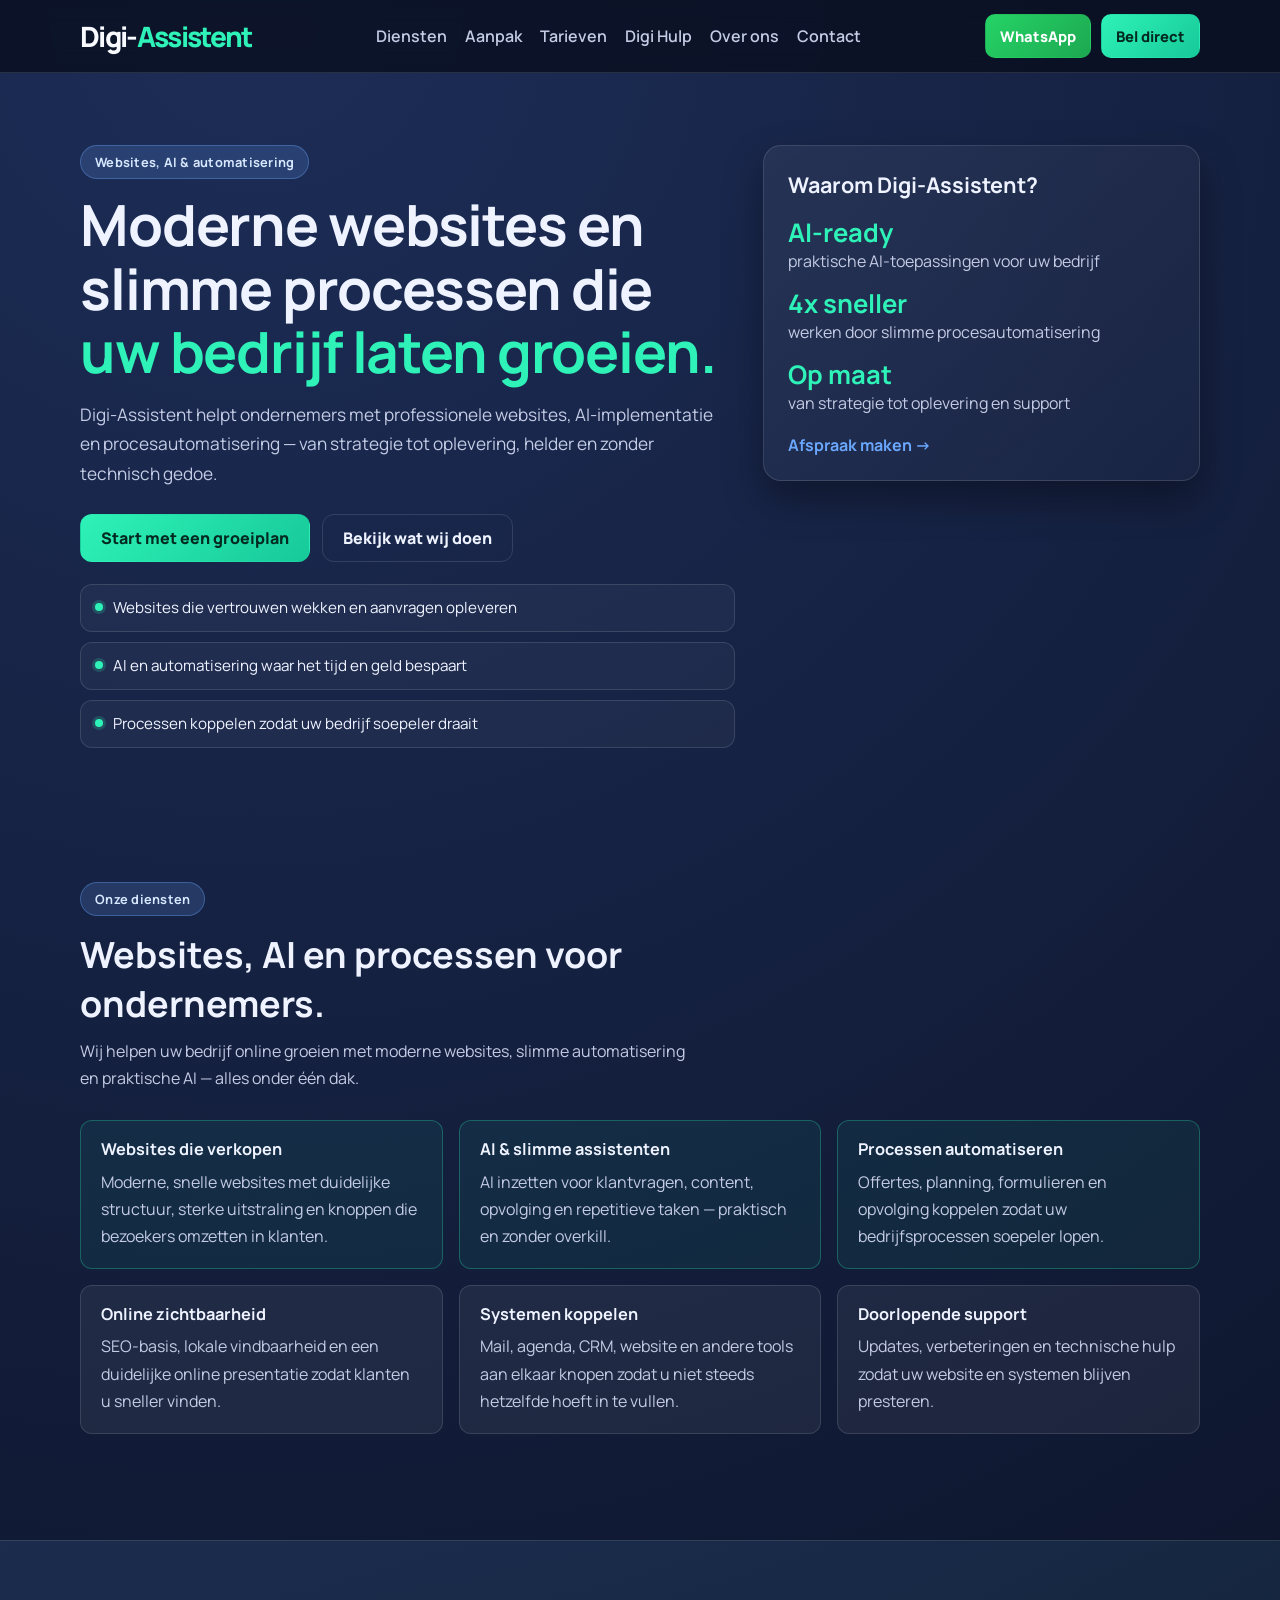
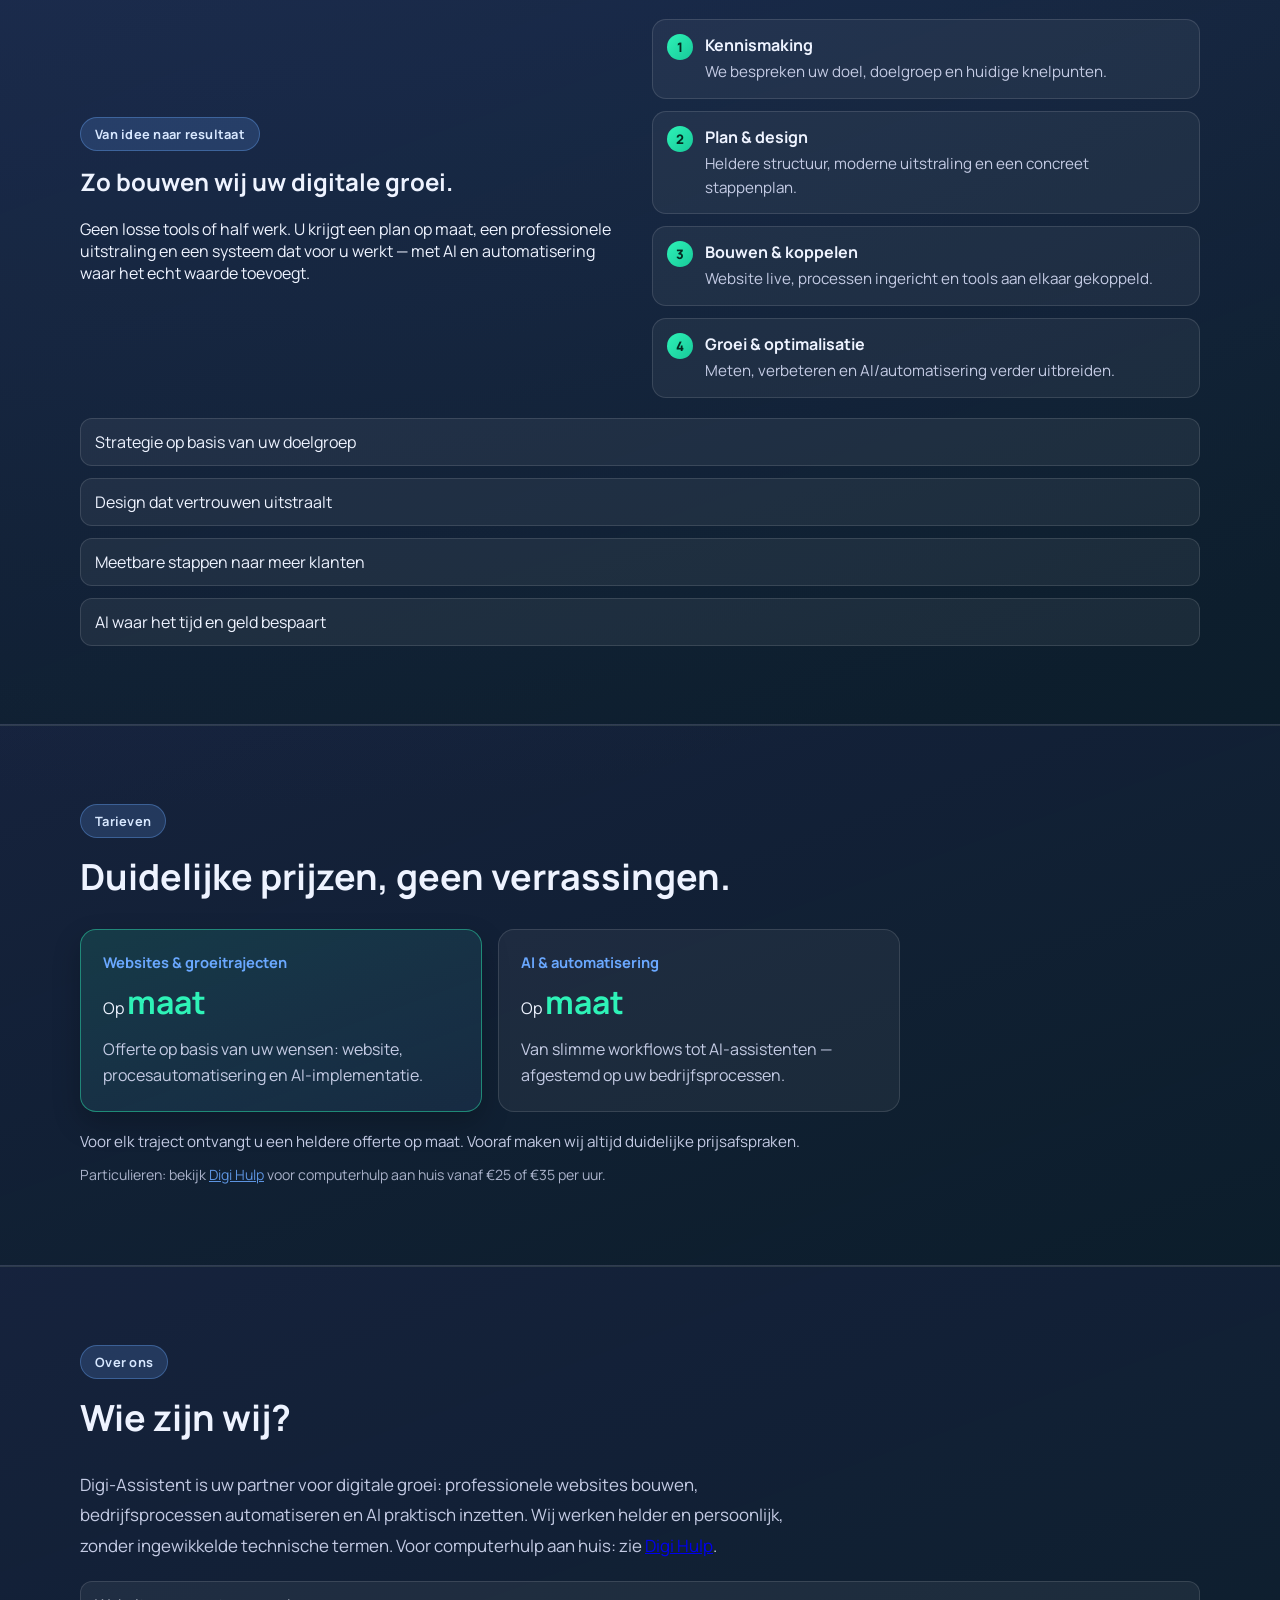
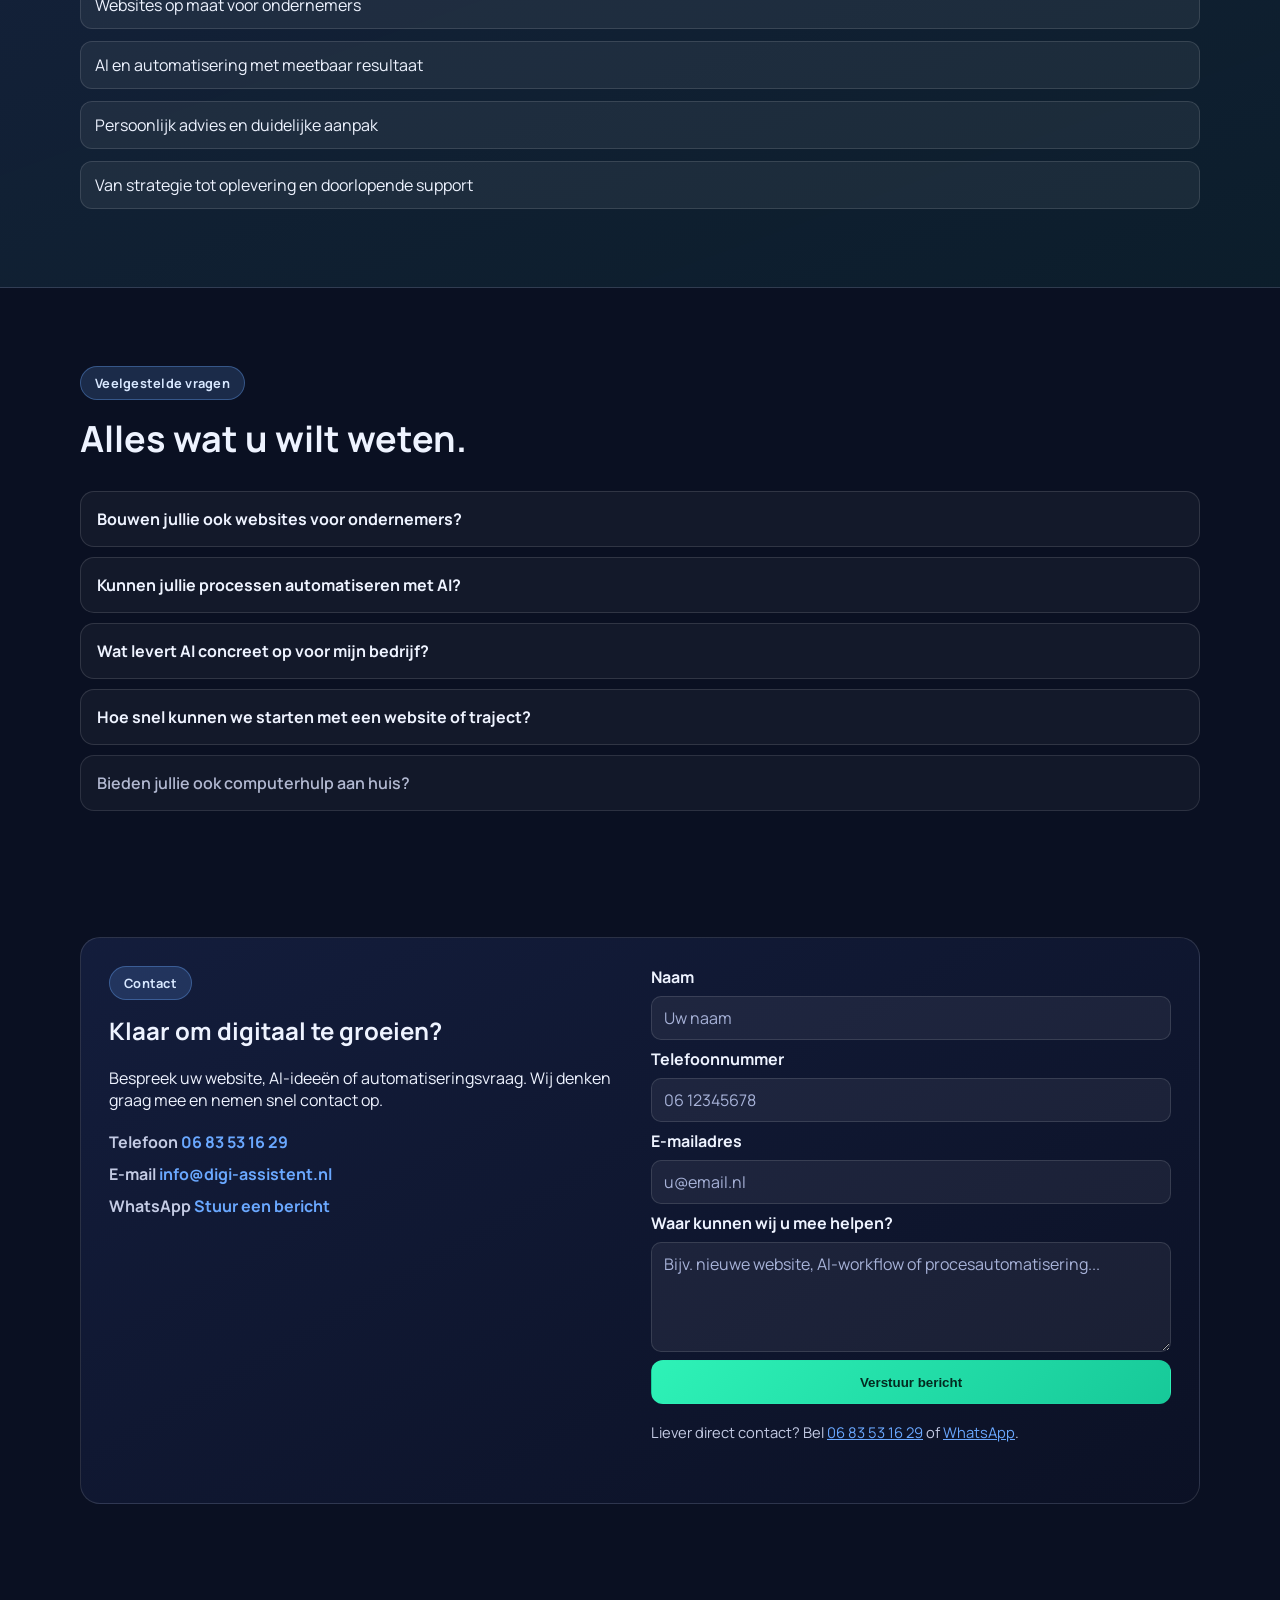
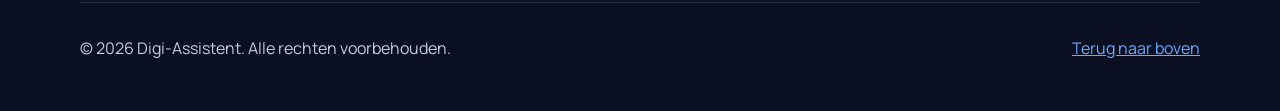
==== commit de3e1ac2: "Move Digi Hulp to separate page with menu link and request form Co-authored-by: Cursor <cursoragent@" ====
--- a/index.html
+++ b/index.html
@@ -132,6 +132,7 @@
         <a href="#diensten">Diensten</a>
         <a href="#groeitraject">Aanpak</a>
         <a href="#tarieven">Tarieven</a>
+        <a href="digi-hulp.html">Digi Hulp</a>
         <a href="#over">Over ons</a>
         <a href="#contact">Contact</a>
       </nav>
@@ -149,6 +150,7 @@
       <a href="#diensten">Diensten</a>
       <a href="#groeitraject">Aanpak</a>
       <a href="#tarieven">Tarieven</a>
+      <a href="digi-hulp.html">Digi Hulp</a>
       <a href="#over">Over ons</a>
       <a href="#contact">Contact</a>
       <a class="btn" href="tel:+31683531629">Bel 06 83 53 16 29</a>
@@ -229,105 +231,6 @@
             <p>Updates, verbeteringen en technische hulp zodat uw website en systemen blijven presteren.</p>
           </article>
         </div>
-
-        <div class="service-accordion service-accordion-secondary" data-accordion="single">
-          <article class="service-accordion-item service-accordion-item--hulp service-accordion-item--secondary" id="digi-hulp">
-            <button class="service-accordion-trigger" type="button" aria-expanded="false" aria-controls="panel-digi-hulp" id="trigger-digi-hulp">
-              <span class="service-accordion-text">
-                <strong>Digi Hulp</strong>
-                <span class="service-accordion-desc">Ook beschikbaar: computerhulp aan huis in Alkmaar en omgeving.</span>
-              </span>
-            </button>
-            <div id="panel-digi-hulp" class="service-accordion-panel" role="region" aria-labelledby="trigger-digi-hulp" hidden>
-              <div class="service-accordion-inner">
-                <div class="service-groups">
-                  <section class="service-group">
-                    <h3 class="service-group-title">Apparaten</h3>
-                    <div class="cards cards-compact cards-3">
-                      <article class="card card-compact">
-                        <h4>Computerhulp</h4>
-                        <p>Hulp bij trage laptops, computers, updates en softwareproblemen.</p>
-                      </article>
-                      <article class="card card-compact">
-                        <h4>Telefoonhulp</h4>
-                        <p>Smartphones instellen, WhatsApp, e-mail en apps correct laten werken.</p>
-                      </article>
-                      <article class="card card-compact">
-                        <h4>Printer installeren</h4>
-                        <p>Printer verbinden met computer, laptop of uw wifi-netwerk.</p>
-                      </article>
-                      <article class="card card-compact">
-                        <h4>Nieuwe apparaten</h4>
-                        <p>Nieuwe telefoon, laptop, tablet of computer volledig gebruiksklaar maken.</p>
-                      </article>
-                      <article class="card card-compact">
-                        <h4>Bestanden overzetten</h4>
-                        <p>Foto's, documenten, e-mails en gegevens veilig overzetten naar een nieuw apparaat.</p>
-                      </article>
-                      <article class="card card-compact">
-                        <h4>Smart TV installatie</h4>
-                        <p>Smart TV's en streamingdiensten installeren en instellen.</p>
-                      </article>
-                    </div>
-                  </section>
-
-                  <section class="service-group">
-                    <h3 class="service-group-title">Internet &amp; wifi</h3>
-                    <div class="cards cards-compact cards-3">
-                      <article class="card card-compact">
-                        <h4>Wifi &amp; internet</h4>
-                        <p>Wifi-problemen oplossen en traag of onstabiel internet verbeteren.</p>
-                      </article>
-                      <article class="card card-compact">
-                        <h4>Cloud &amp; foto back-up</h4>
-                        <p>Automatische back-up van foto's en bestanden naar de cloud instellen.</p>
-                      </article>
-                    </div>
-                  </section>
-
-                  <section class="service-group">
-                    <h3 class="service-group-title">Veiligheid</h3>
-                    <div class="cards cards-compact cards-3">
-                      <article class="card card-compact">
-                        <h4>Back-up service</h4>
-                        <p>Belangrijke bestanden, foto's en documenten veilig opslaan en beveiligen.</p>
-                      </article>
-                      <article class="card card-compact">
-                        <h4>Virusverwijdering</h4>
-                        <p>Virussen, advertenties en ongewenste software van uw apparaat verwijderen.</p>
-                      </article>
-                      <article class="card card-compact">
-                        <h4>Wachtwoordbeheer</h4>
-                        <p>Wachtwoorden en accounts veilig beheren en instellen.</p>
-                      </article>
-                    </div>
-                  </section>
-
-                  <section class="service-group">
-                    <h3 class="service-group-title">Overheid</h3>
-                    <div class="cards cards-compact cards-3">
-                      <article class="card card-compact">
-                        <h4>DigiD &amp; overheid</h4>
-                        <p>Ondersteuning bij DigiD, overheidswebsites en online aanvragen.</p>
-                      </article>
-                    </div>
-                  </section>
-                </div>
-
-                <div class="region-wrap region-wrap-inline">
-                  <p class="eyebrow">Werkgebied Digi Hulp</p>
-                  <ul class="region-list region-list--pills">
-                    <li>Alkmaar</li>
-                    <li>Heerhugowaard</li>
-                    <li>Heiloo</li>
-                    <li>Bergen</li>
-                    <li>Castricum</li>
-                  </ul>
-                </div>
-              </div>
-            </div>
-          </article>
-        </div>
       </div>
     </section>
 
@@ -377,7 +280,7 @@
           </article>
         </div>
         <p class="pricing-note">Voor elk traject ontvangt u een heldere offerte op maat. Vooraf maken wij altijd duidelijke prijsafspraken.</p>
-        <p class="pricing-note pricing-note-secondary">Particulieren: <a href="#digi-hulp">Digi Hulp</a> computerhulp aan huis vanaf €25 (kleine vraag) of €35 per uur.</p>
+        <p class="pricing-note pricing-note-secondary">Particulieren: bekijk <a href="digi-hulp.html">Digi Hulp</a> voor computerhulp aan huis vanaf €25 of €35 per uur.</p>
       </div>
     </section>
 
@@ -390,8 +293,7 @@
         <p class="about-text">
           Digi-Assistent is uw partner voor digitale groei: professionele websites bouwen,
           bedrijfsprocessen automatiseren en AI praktisch inzetten. Wij werken helder en persoonlijk,
-          zonder ingewikkelde technische termen. Ook beschikbaar voor particulieren: Digi Hulp
-          computerhulp aan huis in Alkmaar en omgeving.
+          zonder ingewikkelde technische termen. Voor computerhulp aan huis: zie <a href="digi-hulp.html">Digi Hulp</a>.
         </p>
         <ul class="check-list check-list-inline">
           <li>Websites op maat voor ondernemers</li>
@@ -427,7 +329,7 @@
           </details>
           <details class="faq-item faq-item-secondary">
             <summary>Bieden jullie ook computerhulp aan huis?</summary>
-            <p>Ja, via Digi Hulp in Alkmaar en omgeving. <a href="#digi-hulp">Bekijk het aanbod</a>.</p>
+            <p>Ja, op een aparte pagina: <a href="digi-hulp.html">Digi Hulp</a> in Alkmaar en omgeving.</p>
           </details>
         </div>
       </div>
--- a/styles.css
+++ b/styles.css
@@ -96,11 +96,24 @@
   width: 44px;
   height: 44px;
   padding: 10px;
-  border: 1px solid rgba(255, 255, 255, 0.35);
+  border: 1px solid rgba(46, 242, 183, 0.45);
   border-radius: 10px;
-  background: rgba(255, 255, 255, 0.14);
+  background: linear-gradient(160deg, rgba(46, 242, 183, 0.18), rgba(46, 242, 183, 0.06));
   cursor: pointer;
   touch-action: manipulation;
+  transition: border-color 0.2s ease, background 0.2s ease, box-shadow 0.2s ease;
+}
+
+.menu-toggle:hover,
+.menu-toggle:focus-visible {
+  border-color: rgba(46, 242, 183, 0.65);
+  background: linear-gradient(160deg, rgba(46, 242, 183, 0.24), rgba(46, 242, 183, 0.1));
+  box-shadow: 0 0 0 1px rgba(46, 242, 183, 0.12);
+}
+
+.menu-toggle.is-open {
+  border-color: rgba(46, 242, 183, 0.7);
+  background: linear-gradient(160deg, rgba(46, 242, 183, 0.28), rgba(46, 242, 183, 0.12));
 }
 
 .menu-toggle span {
@@ -108,7 +121,7 @@
   height: 2px;
   margin: 5px 0;
   border-radius: 2px;
-  background: #f8faff;
+  background: var(--primary);
   transition: transform 0.2s ease, opacity 0.2s ease;
 }
 
@@ -204,6 +217,27 @@
 
 .top-nav a:hover {
   color: var(--text);
+}
+
+.nav-link-current {
+  color: var(--primary);
+}
+
+.mobile-menu .nav-link-current {
+  color: var(--primary);
+}
+
+.page-hero {
+  padding: 44px 0 36px;
+}
+
+.page-hero .page-intro {
+  max-width: 52ch;
+}
+
+.pricing-grid-hulp {
+  grid-template-columns: repeat(2, minmax(0, 1fr));
+  max-width: 720px;
 }
 
 .hero {
@@ -1036,14 +1070,20 @@
   .cta-box,
   .pricing-grid,
   .pricing-grid-business,
+  .pricing-grid-hulp,
   .cards-3 {
     grid-template-columns: 1fr;
   }
 
   .top-nav,
-  .header-cta,
+  .header-cta {
+    display: none;
+  }
+
   .header-whatsapp {
-    display: none;
+    display: inline-flex;
+    padding: 10px 12px;
+    font-size: 0.86rem;
   }
 
   .menu-toggle {
